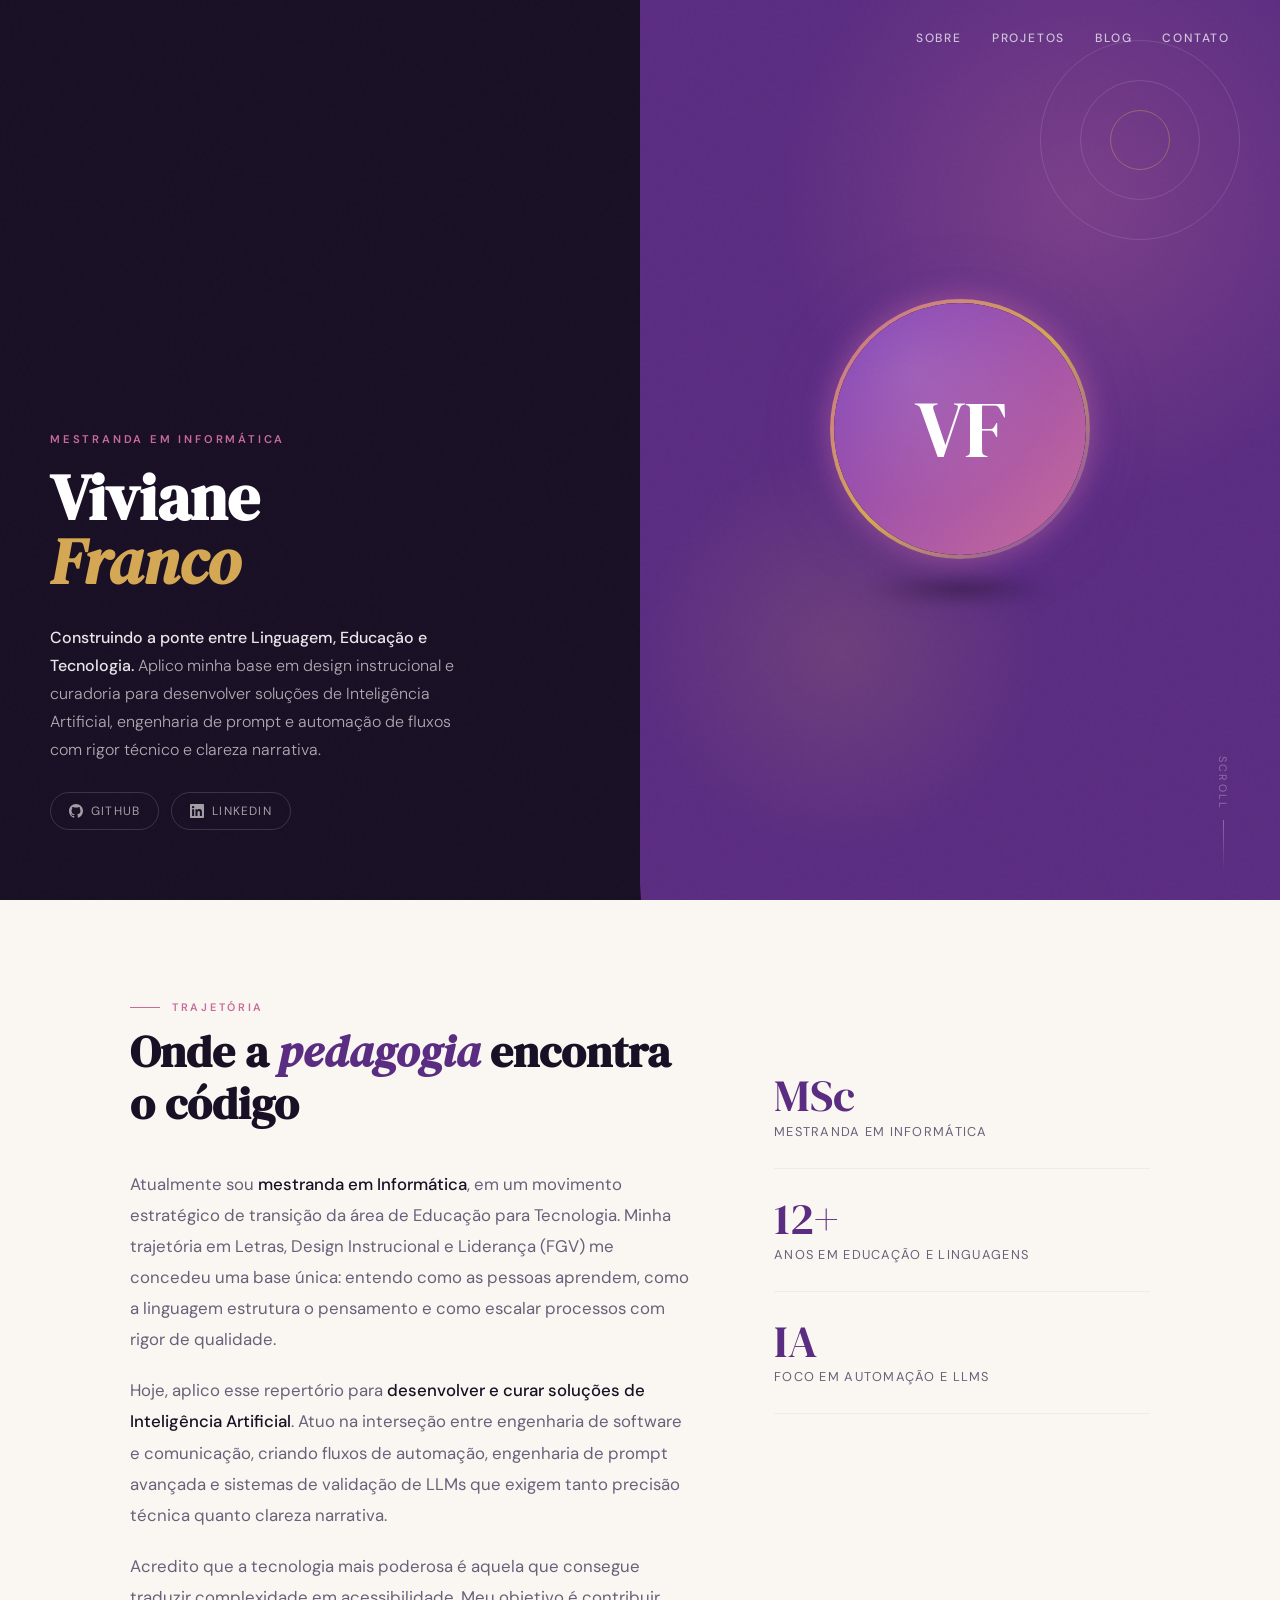
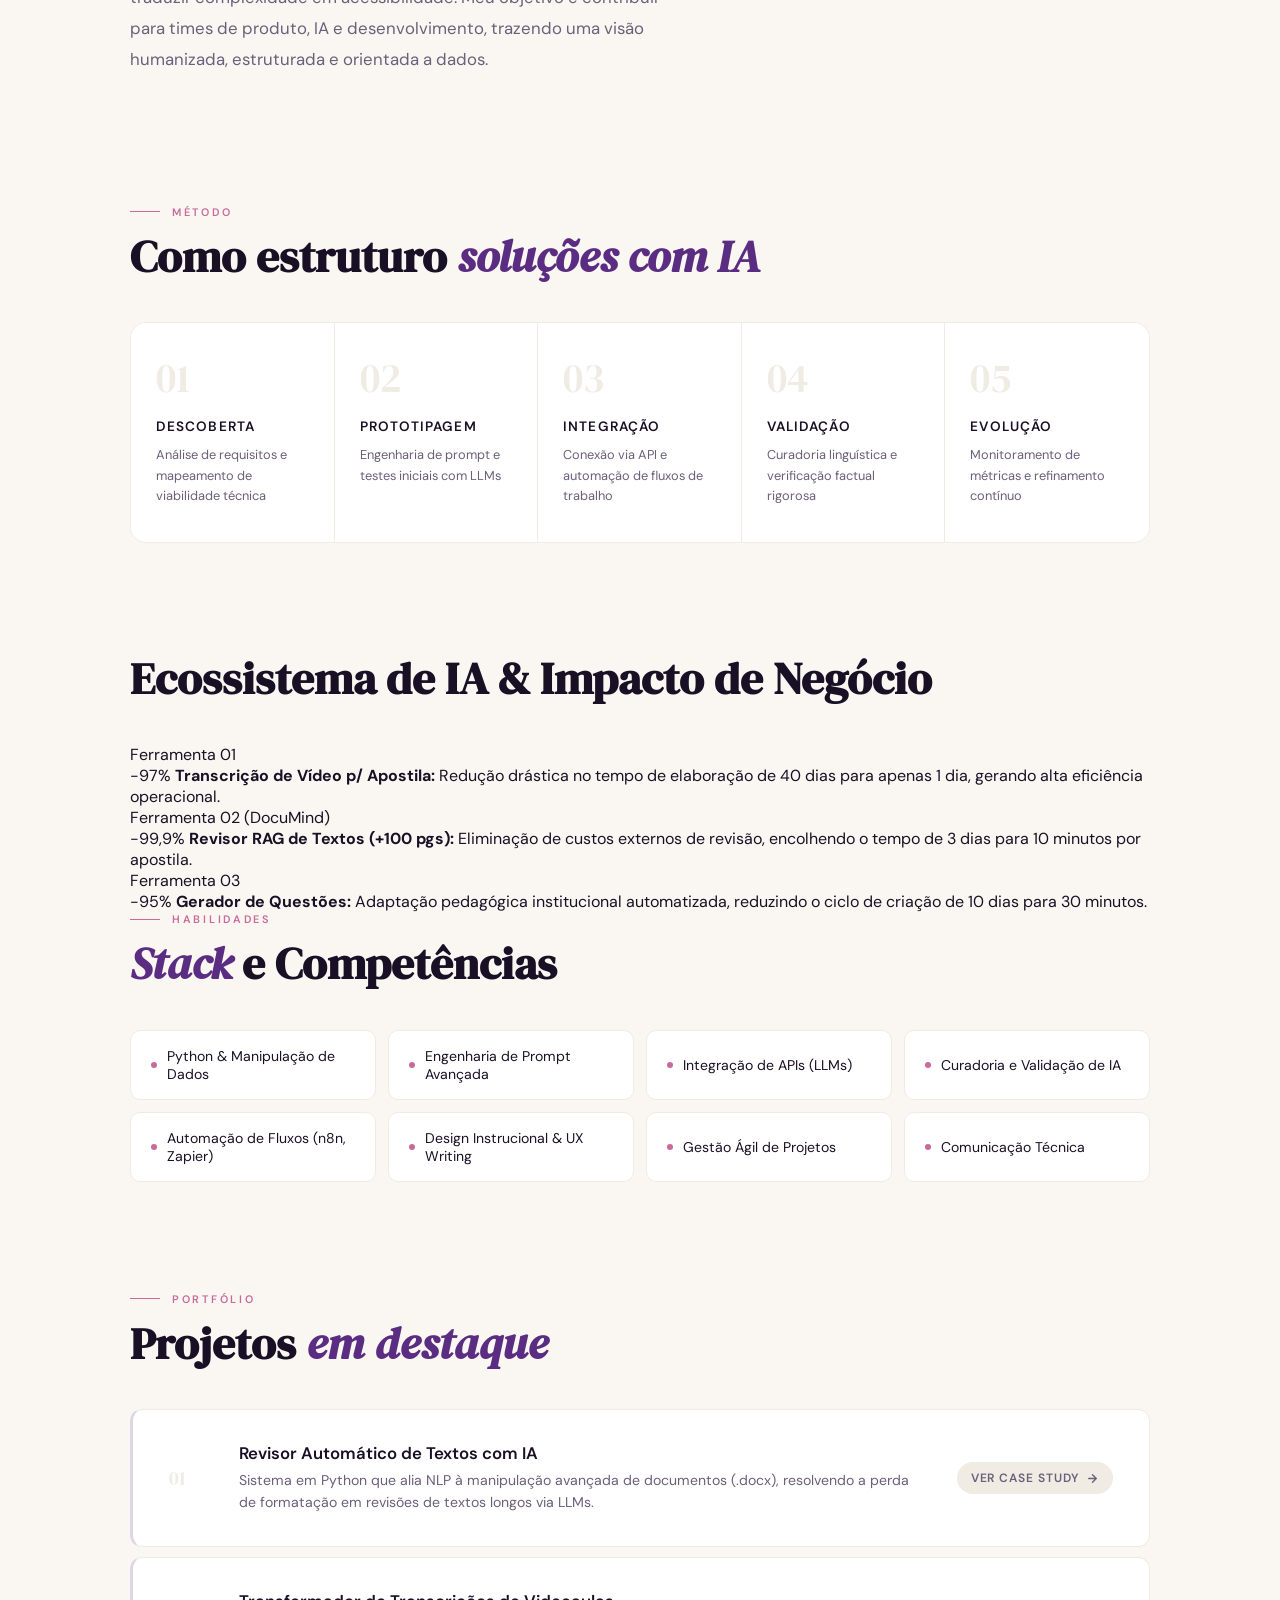
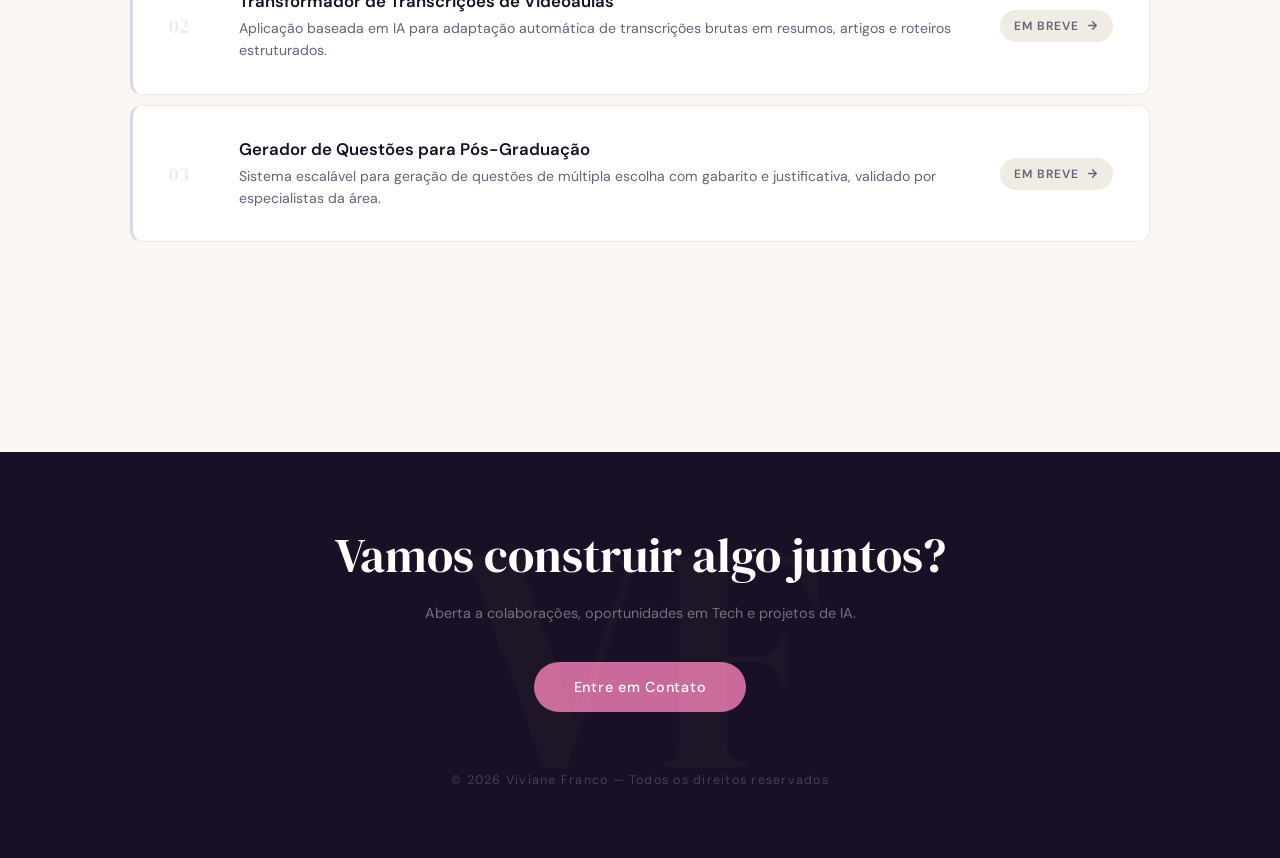
==== index.html @ c9c38618 "Add results section for AI tools and impact Added a new results section detailing AI ecosystem tools" ====
<!DOCTYPE html>
<html lang="pt-BR">
<head>
    <meta charset="UTF-8">
    <meta name="viewport" content="width=device-width, initial-scale=1.0">
    <title>Viviane Franco | Mestranda em Informática & Especialista em IA</title>
    <meta name="description" content="Viviane Franco - Mestranda em Informática em transição para a área de Tecnologia. Especialista em unir linguagem, educação e Inteligência Artificial Generativa para construir soluções inovadoras.">
    <link href="https://fonts.googleapis.com/css2?family=DM+Serif+Display:ital@0;1&family=DM+Sans:opsz,wght@9..40,300;9..40,400;9..40,500;9..40,600&display=swap" rel="stylesheet">
    <style>
        :root {
            --ink: #1a1025;
            --cream: #faf7f2;
            --mist: #f0ebe3;
            --plum: #5b2d82;
            --violet: #7c3db8;
            --rose: #c96a9b;
            --gold: #d4a853;
            --text-soft: #6b5f7a;
        }
        * { margin: 0; padding: 0; box-sizing: border-box; }
        html { scroll-behavior: smooth; }
        ::selection { background: var(--rose); color: white; }
        body {
            font-family: 'DM Sans', sans-serif;
            background: var(--cream);
            color: var(--ink);
            overflow-x: hidden;
        }
        body::before {
            content: '';
            position: fixed;
            inset: 0;
            background-image: url("data:image/svg+xml,%3Csvg viewBox='0 0 256 256' xmlns='http://www.w3.org/2000/svg'%3E%3Cfilter id='noise'%3E%3CfeTurbulence type='fractalNoise' baseFrequency='0.9' numOctaves='4' stitchTiles='stitch'/%3E%3C/filter%3E%3Crect width='100%25' height='100%25' filter='url(%23noise)' opacity='0.03'/%3E%3C/svg%3E");
            pointer-events: none;
            z-index: 1000;
            opacity: 0.4;
        }

        /* ── NAV ── */
        .top-nav {
            position: absolute;
            top: 0; left: 0; right: 0;
            padding: 30px 50px;
            display: flex;
            justify-content: flex-end;
            gap: 30px;
            z-index: 20;
        }
        .top-nav a {
            color: rgba(255,255,255,0.7);
            text-decoration: none;
            font-size: 0.75rem;
            font-weight: 500;
            letter-spacing: 0.15em;
            text-transform: uppercase;
            transition: color 0.3s;
        }
        .top-nav a:hover { color: var(--gold); }

        /* ── HEADER ── */
        header {
            min-height: 100vh;
            display: grid;
            grid-template-columns: 1fr 1fr;
            position: relative;
            overflow: hidden;
        }
        .header-left {
            background: var(--ink);
            display: flex;
            flex-direction: column;
            justify-content: flex-end;
            padding: 60px 50px 70px;
            position: relative;
            z-index: 2;
        }
        .header-left::after {
            content: '';
            position: absolute;
            top: 0; right: -1px; bottom: 0;
            width: 80px;
            background: var(--ink);
            clip-path: polygon(0 0, 30% 0, 100% 100%, 0 100%);
            z-index: 3;
        }
        .header-right {
            background: var(--plum);
            position: relative;
            overflow: hidden;
            display: flex;
            align-items: center;
            justify-content: center;
        }
        .header-right::before {
            content: '';
            position: absolute;
            width: 600px; height: 600px;
            border-radius: 50%;
            background: radial-gradient(circle, rgba(196,106,155,0.3) 0%, transparent 70%);
            top: -100px; right: -100px;
            pointer-events: none;
        }
        .header-right::after {
            content: '';
            position: absolute;
            width: 400px; height: 400px;
            border-radius: 50%;
            background: radial-gradient(circle, rgba(212,168,83,0.15) 0%, transparent 70%);
            bottom: 50px; left: 0;
            pointer-events: none;
        }

        /* ── PROFILE ── */
        .profile-container {
            position: relative; z-index: 2;
            display: flex; flex-direction: column;
            align-items: center; justify-content: center;
            padding: 50px 40px; flex-shrink: 0;
            animation: profileIn 1s ease 0.35s both;
        }
        @keyframes profileIn {
            from { opacity: 0; transform: translateY(20px); }
            to   { opacity: 1; transform: translateY(0); }
        }
        .profile-ring {
            position: relative; width: 260px; height: 260px;
            border-radius: 50%; padding: 4px;
            background: linear-gradient(135deg, var(--rose), var(--gold), var(--violet));
            box-shadow: 0 0 28px rgba(201, 106, 155, 0.5), 0 0 65px rgba(124, 61, 184, 0.3);
        }
        .profile-ring-inner {
            width: 100%; height: 100%; border-radius: 50%;
            overflow: hidden; background: var(--plum);
            position: relative; box-shadow: inset 0 0 20px rgba(0, 0, 0, 0.4);
        }
        .profile-img {
            width: 100%; height: 100%; display: block;
            object-fit: cover; object-position: center top;
            border-radius: 50%; filter: contrast(1.04) saturate(1.05);
            transition: transform 0.5s ease;
        }
        .profile-ring:hover .profile-img { transform: scale(1.04); }
        .profile-ring-inner::after {
            content: ''; position: absolute; inset: 0; border-radius: 50%;
            background: radial-gradient(circle at 32% 28%, rgba(255, 255, 255, 0.12) 0%, transparent 55%);
            pointer-events: none; z-index: 2;
        }
        .profile-fallback {
            display: none; width: 100%; height: 100%; border-radius: 50%;
            background: linear-gradient(135deg, var(--violet) 0%, var(--rose) 100%);
            align-items: center; justify-content: center; position: relative;
        }
        .profile-fallback-initials {
            font-family: 'DM Serif Display', serif;
            font-size: 5rem; color: white; letter-spacing: -2px; position: relative; z-index: 1;
        }
        .profile-shadow {
            width: 200px; height: 24px; border-radius: 50%;
            background: radial-gradient(ellipse, rgba(0,0,0,0.45) 0%, transparent 70%);
            margin-top: 18px; filter: blur(8px);
        }
        .deco-circle {
            position: absolute; border-radius: 50%;
            border: 1px solid rgba(255,255,255,0.12); pointer-events: none;
        }
        .deco-1 { width: 200px; height: 200px; top: 40px; right: 40px; }
        .deco-2 { width: 120px; height: 120px; top: 80px; right: 80px; }
        .deco-3 { width: 60px; height: 60px; top: 110px; right: 110px; border-color: var(--gold); opacity: 0.4; }

        /* ── HEADER TEXT ── */
        .eyebrow {
            font-size: 0.7rem; font-weight: 600; letter-spacing: 0.25em;
            text-transform: uppercase; color: var(--rose); margin-bottom: 20px;
        }
        .header-name {
            font-family: 'DM Serif Display', serif;
            font-size: clamp(3rem, 5vw, 5rem);
            color: white; line-height: 1; margin-bottom: 30px;
        }
        .header-name em { font-style: italic; color: var(--gold); }
        .header-tagline {
            color: rgba(255,255,255,0.65); font-size: 1rem; font-weight: 300;
            line-height: 1.75; max-width: 420px; margin-bottom: 18px;
        }
        .header-tagline strong { color: rgba(255,255,255,0.9); font-weight: 500; }
        .social-links { display: flex; gap: 12px; flex-wrap: wrap; margin-top: 10px; }
        .social-links a {
            display: flex; align-items: center; gap: 8px;
            color: rgba(255,255,255,0.6); text-decoration: none;
            font-size: 0.75rem; letter-spacing: 0.1em; text-transform: uppercase;
            border: 1px solid rgba(255,255,255,0.15); padding: 10px 18px;
            border-radius: 100px; transition: all 0.3s ease;
        }
        .social-links a:hover {
            color: white; border-color: var(--rose); background: rgba(201,106,155,0.12);
        }
        .scroll-hint {
            position: absolute; bottom: 30px; right: 50px;
            color: rgba(255,255,255,0.3); font-size: 0.68rem;
            letter-spacing: 0.2em; text-transform: uppercase;
            writing-mode: vertical-rl; display: flex; align-items: center; gap: 10px; z-index: 10;
        }
        .scroll-hint::after {
            content: ''; width: 1px; height: 50px;
            background: linear-gradient(to bottom, rgba(255,255,255,0.3), transparent);
            animation: scrollLine 1.5s ease-in-out infinite;
        }
        @keyframes scrollLine { 0%, 100% { opacity: 0.3; } 50% { opacity: 1; } }
        @keyframes fadeUp {
            from { opacity: 0; transform: translateY(30px); }
            to { opacity: 1; transform: translateY(0); }
        }
        .header-left > * { animation: fadeUp 0.8s ease forwards; opacity: 0; }
        .eyebrow { animation-delay: 0.1s; }
        .header-name { animation-delay: 0.25s; }
        .header-tagline { animation-delay: 0.4s; }
        .social-links { animation-delay: 0.55s; }

        /* ── MAIN ── */
        main { max-width: 1100px; margin: 0 auto; padding: 100px 40px; }
        .section-label {
            font-size: 0.68rem; font-weight: 600; letter-spacing: 0.25em;
            text-transform: uppercase; color: var(--rose); margin-bottom: 12px;
            display: flex; align-items: center; gap: 12px;
        }
        .section-label::before { content: ''; width: 30px; height: 1px; background: var(--rose); }
        .section-title {
            font-family: 'DM Serif Display', serif;
            font-size: clamp(2rem, 3.5vw, 3rem);
            color: var(--ink); margin-bottom: 40px; line-height: 1.15;
        }
        .section-title em { font-style: italic; color: var(--plum); }
        section { margin-bottom: 110px; }

        .sobre-grid { display: grid; grid-template-columns: 3fr 2fr; gap: 80px; align-items: start; }
        .sobre-text p {
            color: var(--text-soft); font-size: 1.05rem;
            line-height: 1.85; margin-bottom: 20px;
        }
        .sobre-text p strong { color: var(--ink); font-weight: 500; }
        .sobre-sidebar { padding-top: 20px; }
        .stat-item { padding: 28px 0; border-bottom: 1px solid var(--mist); }
        .stat-number {
            font-family: 'DM Serif Display', serif;
            font-size: 2.8rem; color: var(--plum); line-height: 1;
        }
        .stat-label {
            font-size: 0.8rem; color: var(--text-soft); margin-top: 4px;
            text-transform: uppercase; letter-spacing: 0.1em;
        }

        .process-grid {
            display: grid; grid-template-columns: repeat(5, 1fr);
            gap: 0; border: 1px solid var(--mist); border-radius: 16px; overflow: hidden;
        }
        .process-step { padding: 35px 25px; background: white; transition: background 0.3s; }
        .process-step:not(:last-child) { border-right: 1px solid var(--mist); }
        .process-step:hover { background: var(--ink); }
        .process-step:hover .step-num, .process-step:hover .step-title, .process-step:hover .step-desc { color: rgba(255,255,255,0.8); }
        .process-step:hover .step-num { color: var(--gold); }
        .step-num {
            font-family: 'DM Serif Display', serif; font-size: 2.5rem;
            color: var(--mist); line-height: 1; margin-bottom: 20px; transition: color 0.3s;
        }
        .step-title {
            font-size: 0.85rem; font-weight: 600; text-transform: uppercase;
            letter-spacing: 0.08em; color: var(--ink); margin-bottom: 10px; transition: color 0.3s;
        }
        .step-desc { font-size: 0.8rem; color: var(--text-soft); line-height: 1.6; transition: color 0.3s; }

        .skills-grid {
            display: grid; grid-template-columns: repeat(auto-fill, minmax(220px, 1fr)); gap: 12px;
        }
        .skill-tag {
            background: white; border: 1px solid var(--mist); padding: 16px 20px;
            border-radius: 10px; font-size: 0.88rem; color: var(--ink);
            display: flex; align-items: center; gap: 10px; transition: all 0.25s; cursor: default;
        }
        .skill-tag::before {
            content: ''; width: 6px; height: 6px; border-radius: 50%;
            background: var(--rose); flex-shrink: 0;
        }
        .skill-tag:hover {
            border-color: var(--plum); color: var(--plum); transform: translateY(-2px);
            box-shadow: 0 8px 20px rgba(91,45,130,0.08);
        }

        .projects-list { display: flex; flex-direction: column; gap: 10px; }
        .project-item {
            display: grid; grid-template-columns: auto 1fr auto; align-items: center;
            gap: 30px; padding: 32px 36px; background: white; border-radius: 12px;
            text-decoration: none; color: var(--ink); transition: all 0.3s ease;
            border: 1px solid var(--mist); border-left: 3px solid rgba(91,45,130,0.2); cursor: pointer;
        }
        .project-item:hover {
            border-color: var(--plum); border-left-color: var(--plum);
            transform: translateX(6px); box-shadow: -4px 0 0 var(--plum), 0 12px 35px rgba(91,45,130,0.08);
        }
        .project-num {
            font-family: 'DM Serif Display', serif; font-size: 1.2rem;
            color: var(--mist); min-width: 40px; transition: color 0.3s;
        }
        .project-item:hover .project-num { color: var(--plum); }
        .project-title { font-size: 1.05rem; font-weight: 600; margin-bottom: 6px; }
        .project-desc { font-size: 0.88rem; color: var(--text-soft); line-height: 1.55; }
        .project-cta {
            display: flex; align-items: center; gap: 7px; font-size: 0.75rem;
            font-weight: 600; letter-spacing: 0.08em; text-transform: uppercase;
            color: var(--text-soft); background: var(--mist); padding: 8px 14px;
            border-radius: 100px; white-space: nowrap; flex-shrink: 0; transition: all 0.3s ease;
        }
        .project-cta svg { transition: transform 0.3s ease; }
        .project-item:hover .project-cta { background: var(--plum); color: white; }
        .project-item:hover .project-cta svg { transform: translateX(3px); }

        footer {
            background: var(--ink); padding: 70px 40px; text-align: center;
            position: relative; overflow: hidden;
        }
        footer::before {
            content: 'VF'; position: absolute; font-family: 'DM Serif Display', serif;
            font-size: 20rem; color: rgba(255,255,255,0.02); left: 50%; top: 50%;
            transform: translate(-50%, -50%); user-select: none; pointer-events: none;
        }
        .footer-title {
            font-family: 'DM Serif Display', serif; font-size: clamp(1.8rem, 4vw, 3rem);
            color: white; margin-bottom: 16px;
        }
        .footer-sub { color: rgba(255,255,255,0.4); font-size: 0.9rem; margin-bottom: 40px; }
        .contact-btn {
            display: inline-block; padding: 16px 40px; background: var(--rose);
            color: white; text-decoration: none; border-radius: 100px; font-size: 0.9rem;
            font-weight: 500; letter-spacing: 0.05em; transition: all 0.3s;
        }
        .contact-btn:hover {
            background: var(--gold); color: var(--ink); transform: translateY(-2px);
            box-shadow: 0 12px 30px rgba(212,168,83,0.3);
        }
        .footer-copy { margin-top: 60px; color: rgba(255,255,255,0.2); font-size: 0.78rem; letter-spacing: 0.1em; }

        @media (max-width: 900px) {
            header { grid-template-columns: 1fr; min-height: auto; }
            .top-nav { justify-content: center; padding: 20px; }
            .header-left { padding: 100px 30px 60px; order: 2; }
            .header-left::after { display: none; }
            .header-right { order: 1; min-height: 340px; }
            .profile-ring { width: 200px; height: 200px; }
            .profile-shadow { width: 150px; }
            .sobre-grid { grid-template-columns: 1fr; gap: 40px; }
            .process-grid { grid-template-columns: 1fr 1fr; }
            .process-step:nth-child(2) { border-right: none; }
            .process-step:not(:last-child) { border-bottom: 1px solid var(--mist); }
            main { padding: 70px 25px; }
        }
        @media (max-width: 600px) {
            .process-grid { grid-template-columns: 1fr; }
            .process-step:not(:last-child) { border-right: none; }
            .project-item { grid-template-columns: 1fr auto; gap: 16px; padding: 22px 18px; }
            .project-num { display: none; }
            .project-cta span { display: none; }
            .project-cta { padding: 8px 10px; }
            .profile-ring { width: 160px; height: 160px; }
            .profile-shadow { width: 120px; }
        }
    </style>
</head>
<body>

<header>
    <nav class="top-nav">
        <a href="#sobre">Sobre</a>
        <a href="#projetos">Projetos</a>
        <a href="blog.html">Blog</a>
        <a href="#contato">Contato</a>
    </nav>
    <div class="header-left">
        <p class="eyebrow">Mestranda em Informática</p>
        <h1 class="header-name">Viviane<br><em>Franco</em></h1>
        <p class="header-tagline">
            <strong>Construindo a ponte entre Linguagem, Educação e Tecnologia.</strong> 
            Aplico minha base em design instrucional e curadoria para desenvolver soluções de Inteligência Artificial, engenharia de prompt e automação de fluxos com rigor técnico e clareza narrativa.
        </p>
        <div class="social-links">
            <a href="https://github.com/vivianefranco" aria-label="GitHub">
                <svg width="14" height="14" viewBox="0 0 24 24" fill="currentColor"><path d="M12 0c-6.626 0-12 5.373-12 12 0 5.302 3.438 9.8 8.207 11.387.599.111.793-.261.793-.577v-2.234c-3.338.726-4.033-1.416-4.033-1.416-.546-1.387-1.333-1.756-1.333-1.756-1.089-.745.083-.729.083-.729 1.205.084 1.839 1.237 1.839 1.237 1.07 1.834 2.807 1.304 3.492.997.107-.775.418-1.305.762-1.604-2.665-.305-5.467-1.334-5.467-5.931 0-1.311.469-2.381 1.236-3.221-.124-.303-.535-1.524.117-3.176 0 0 1.008-.322 3.301 1.23.957-.266 1.983-.399 3.003-.404 1.02.005 2.047.138 3.006.404 2.291-1.552 3.297-1.23 3.297-1.23.653 1.653.242 2.874.118 3.176.77.84 1.235 1.911 1.235 3.221 0 4.609-2.807 5.624-5.479 5.921.43.372.823 1.102.823 2.222v3.293c0 .319.192.694.801.576 4.765-1.589 8.199-6.086 8.199-11.386 0-6.627-5.373-12-12-12z"/></svg>
                GitHub
            </a>
            <a href="https://www.linkedin.com/in/viviane-francos/" aria-label="LinkedIn">
                <svg width="14" height="14" viewBox="0 0 24 24" fill="currentColor"><path d="M20.447 20.452h-3.554v-5.569c0-1.328-.027-3.037-1.852-3.037-1.853 0-2.136 1.445-2.136 2.939v5.667H9.351V9h3.414v1.561h.046c.477-.9 1.637-1.85 3.37-1.85 3.601 0 4.267 2.37 4.267 5.455v6.286zM5.337 7.433c-1.144 0-2.063-.926-2.063-2.065 0-1.138.92-2.063 2.063-2.063 1.14 0 2.064.925 2.064 2.063 0 1.139-.925 2.065-2.064 2.065zm1.782 13.019H3.555V9h3.564v11.452zM22.225 0H1.771C.792 0 0 .774 0 1.729v20.542C0 23.227.792 24 1.771 24h20.451C23.2 24 24 23.227 24 22.271V1.729C24 .774 23.2 0 22.222 0h.003z"/></svg>
                LinkedIn
            </a>
        </div>
    </div>

    <div class="header-right">
        <div class="deco-circle deco-1"></div>
        <div class="deco-circle deco-2"></div>
        <div class="deco-circle deco-3"></div>
        <div class="profile-container" id="profileContainer">
            <div class="profile-ring">
                <div class="profile-ring-inner">
                    <img src="profile.png" alt="Foto de Viviane Franco" class="profile-img" id="profileImg" onerror="handlePhotoError()">
                    <div class="profile-fallback" id="profileFallback" aria-label="Viviane Franco">
                        <span class="profile-fallback-initials">VF</span>
                    </div>
                </div>
            </div>
            <div class="profile-shadow"></div>
        </div>
    </div>
    <div class="scroll-hint" aria-hidden="true">scroll</div>
</header>

<main>
    <section id="sobre">
        <div class="section-label">Trajetória</div>
        <div class="sobre-grid">
            <div class="sobre-text">
                <h2 class="section-title">Onde a <em>pedagogia</em> encontra o código</h2>
                <p>
                    Atualmente sou <strong>mestranda em Informática</strong>, em um movimento estratégico de transição da área de Educação para Tecnologia. Minha trajetória em Letras, Design Instrucional e Liderança (FGV) me concedeu uma base única: entendo como as pessoas aprendem, como a linguagem estrutura o pensamento e como escalar processos com rigor de qualidade.
                </p>
                <p>
                    Hoje, aplico esse repertório para <strong>desenvolver e curar soluções de Inteligência Artificial</strong>. Atuo na interseção entre engenharia de software e comunicação, criando fluxos de automação, engenharia de prompt avançada e sistemas de validação de LLMs que exigem tanto precisão técnica quanto clareza narrativa.
                </p>
                <p>
                    Acredito que a tecnologia mais poderosa é aquela que consegue traduzir complexidade em acessibilidade. Meu objetivo é contribuir para times de produto, IA e desenvolvimento, trazendo uma visão humanizada, estruturada e orientada a dados.
                </p>
            </div>
            <div class="sobre-sidebar">
                <div class="stat-item">
                    <div class="stat-number">MSc</div>
                    <div class="stat-label">Mestranda em Informática</div>
                </div>
                <div class="stat-item">
                    <div class="stat-number">12+</div>
                    <div class="stat-label">Anos em Educação e Linguagens</div>
                </div>
                <div class="stat-item">
                    <div class="stat-number">IA</div>
                    <div class="stat-label">Foco em Automação e LLMs</div>
                </div>
            </div>
        </div>
    </section>

    <section>
        <div class="section-label">Método</div>
        <h2 class="section-title">Como estruturo <em>soluções com IA</em></h2>
        <div class="process-grid">
            <div class="process-step">
                <div class="step-num">01</div>
                <div class="step-title">Descoberta</div>
                <div class="step-desc">Análise de requisitos e mapeamento de viabilidade técnica</div>
            </div>
            <div class="process-step">
                <div class="step-num">02</div>
                <div class="step-title">Prototipagem</div>
                <div class="step-desc">Engenharia de prompt e testes iniciais com LLMs</div>
            </div>
            <div class="process-step">
                <div class="step-num">03</div>
                <div class="step-title">Integração</div>
                <div class="step-desc">Conexão via API e automação de fluxos de trabalho</div>
            </div>
            <div class="process-step">
                <div class="step-num">04</div>
                <div class="step-title">Validação</div>
                <div class="step-desc">Curadoria linguística e verificação factual rigorosa</div>
            </div>
            <div class="process-step">
                <div class="step-num">05</div>
                <div class="step-title">Evolução</div>
                <div class="step-desc">Monitoramento de métricas e refinamento contínuo</div>
            </div>
        </div>
    </section>

       <!-- RESULTS / IMPACT -->
    <div class="results-section">
        <h2 class="section-title">Ecossistema de IA & Impacto de Negócio</h2>
        <div class="results-grid">
            <div class="result-card">
                <div>
                    <div class="result-header">Ferramenta 01</div>
                    <span class="result-number">-97%</span>
                    <span class="result-label"><strong>Transcrição de Vídeo p/ Apostila:</strong> Redução drástica no tempo de elaboração de 40 dias para apenas 1 dia, gerando alta eficiência operacional.</span>
                </div>
            </div>
            <div class="result-card">
                <div>
                    <div class="result-header">Ferramenta 02 (DocuMind)</div>
                    <span class="result-number">-99,9%</span>
                    <span class="result-label"><strong>Revisor RAG de Textos (+100 pgs):</strong> Eliminação de custos externos de revisão, encolhendo o tempo de 3 dias para 10 minutos por apostila.</span>
                </div>
            </div>
            <div class="result-card">
                <div>
                    <div class="result-header">Ferramenta 03</div>
                    <span class="result-number">-95%</span>
                    <span class="result-label"><strong>Gerador de Questões:</strong> Adaptação pedagógica institucional automatizada, reduzindo o ciclo de criação de 10 dias para 30 minutos.</span>
                </div>
            </div>
        </div>
    </div>

    <section>
        <div class="section-label">Habilidades</div>
        <h2 class="section-title"><em>Stack</em> e Competências</h2>
        <div class="skills-grid">
            <div class="skill-tag">Python & Manipulação de Dados</div>
            <div class="skill-tag">Engenharia de Prompt Avançada</div>
            <div class="skill-tag">Integração de APIs (LLMs)</div>
            <div class="skill-tag">Curadoria e Validação de IA</div>
            <div class="skill-tag">Automação de Fluxos (n8n, Zapier)</div>
            <div class="skill-tag">Design Instrucional & UX Writing</div>
            <div class="skill-tag">Gestão Ágil de Projetos</div>
            <div class="skill-tag">Comunicação Técnica</div>
        </div>
    </section>

    <section id="projetos">
        <div class="section-label">Portfólio</div>
        <h2 class="section-title">Projetos <em>em destaque</em></h2>
        <div class="projects-list">
            
            <!-- PROJETO 1: LINK ATUALIZADO PARA A PÁGINA DE CASE STUDY -->
            <a href="projeto-revisor.html" class="project-item">
                <div class="project-num">01</div>
                <div>
                    <div class="project-title">Revisor Automático de Textos com IA</div>
                    <div class="project-desc">Sistema em Python que alia NLP à manipulação avançada de documentos (.docx), resolvendo a perda de formatação em revisões de textos longos via LLMs.</div>
                </div>
                <div class="project-cta">
                    <span>Ver Case Study</span>
                    <svg width="13" height="13" viewBox="0 0 24 24" fill="none" stroke="currentColor" stroke-width="2.5" stroke-linecap="round" stroke-linejoin="round"><path d="M5 12h14M12 5l7 7-7 7"/></svg>
                </div>
            </a>

            <a href="#" class="project-item">
                <div class="project-num">02</div>
                <div>
                    <div class="project-title">Transformador de Transcrições de Videoaulas</div>
                    <div class="project-desc">Aplicação baseada em IA para adaptação automática de transcrições brutas em resumos, artigos e roteiros estruturados.</div>
                </div>
                <div class="project-cta">
                    <span>Em breve</span>
                    <svg width="13" height="13" viewBox="0 0 24 24" fill="none" stroke="currentColor" stroke-width="2.5" stroke-linecap="round" stroke-linejoin="round"><path d="M5 12h14M12 5l7 7-7 7"/></svg>
                </div>
            </a>

            <a href="#" class="project-item">
                <div class="project-num">03</div>
                <div>
                    <div class="project-title">Gerador de Questões para Pós-Graduação</div>
                    <div class="project-desc">Sistema escalável para geração de questões de múltipla escolha com gabarito e justificativa, validado por especialistas da área.</div>
                </div>
                <div class="project-cta">
                    <span>Em breve</span>
                    <svg width="13" height="13" viewBox="0 0 24 24" fill="none" stroke="currentColor" stroke-width="2.5" stroke-linecap="round" stroke-linejoin="round"><path d="M5 12h14M12 5l7 7-7 7"/></svg>
                </div>
            </a>

        </div>
    </section>
</main>

<footer id="contato">
    <p class="footer-title">Vamos construir algo juntos?</p>
    <p class="footer-sub">Aberta a colaborações, oportunidades em Tech e projetos de IA.</p>
    <a href="mailto:vivianefrancodasilva@gmail.com" class="contact-btn">Entre em Contato</a>
    <p class="footer-copy">© 2026 Viviane Franco — Todos os direitos reservados</p>
</footer>

<script>
    function handlePhotoError() {
        document.getElementById('profileImg').style.display = 'none';
        document.getElementById('profileFallback').style.display = 'flex';
    }
</script>
</body>
</html>
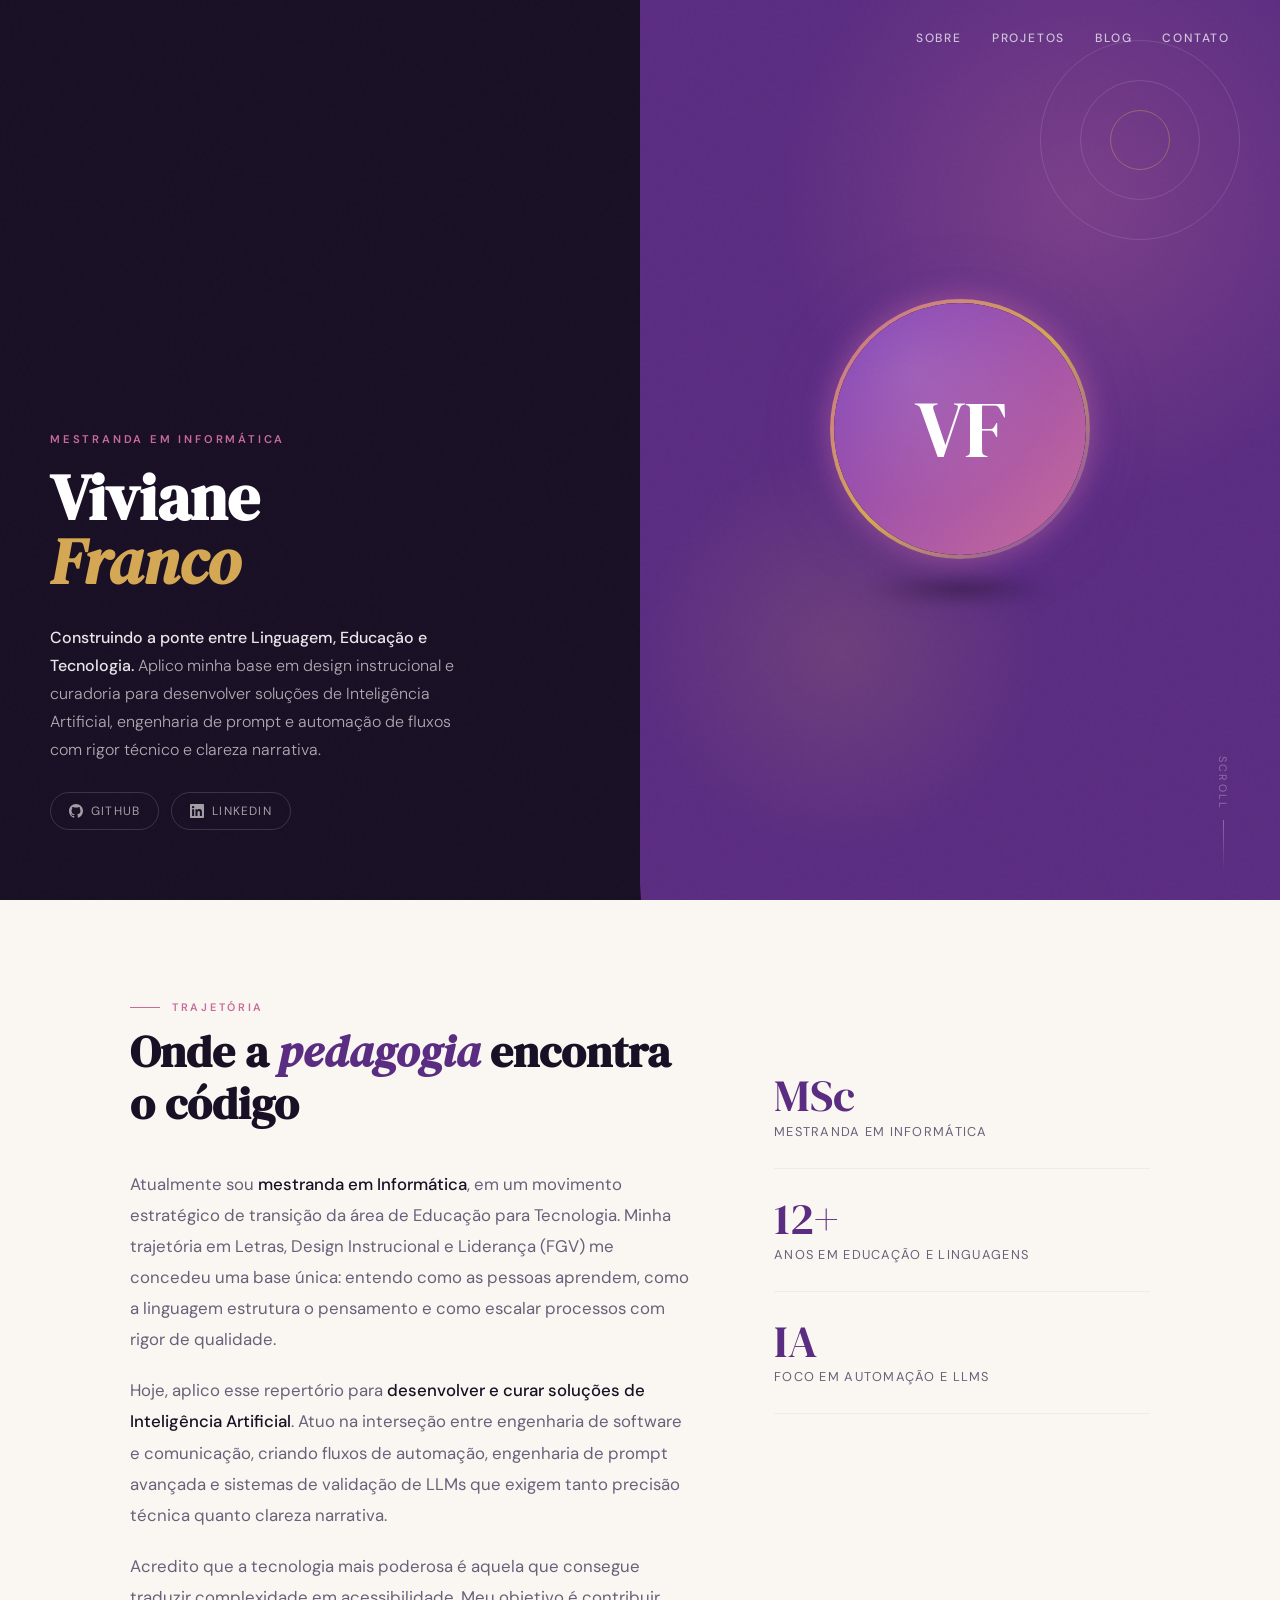
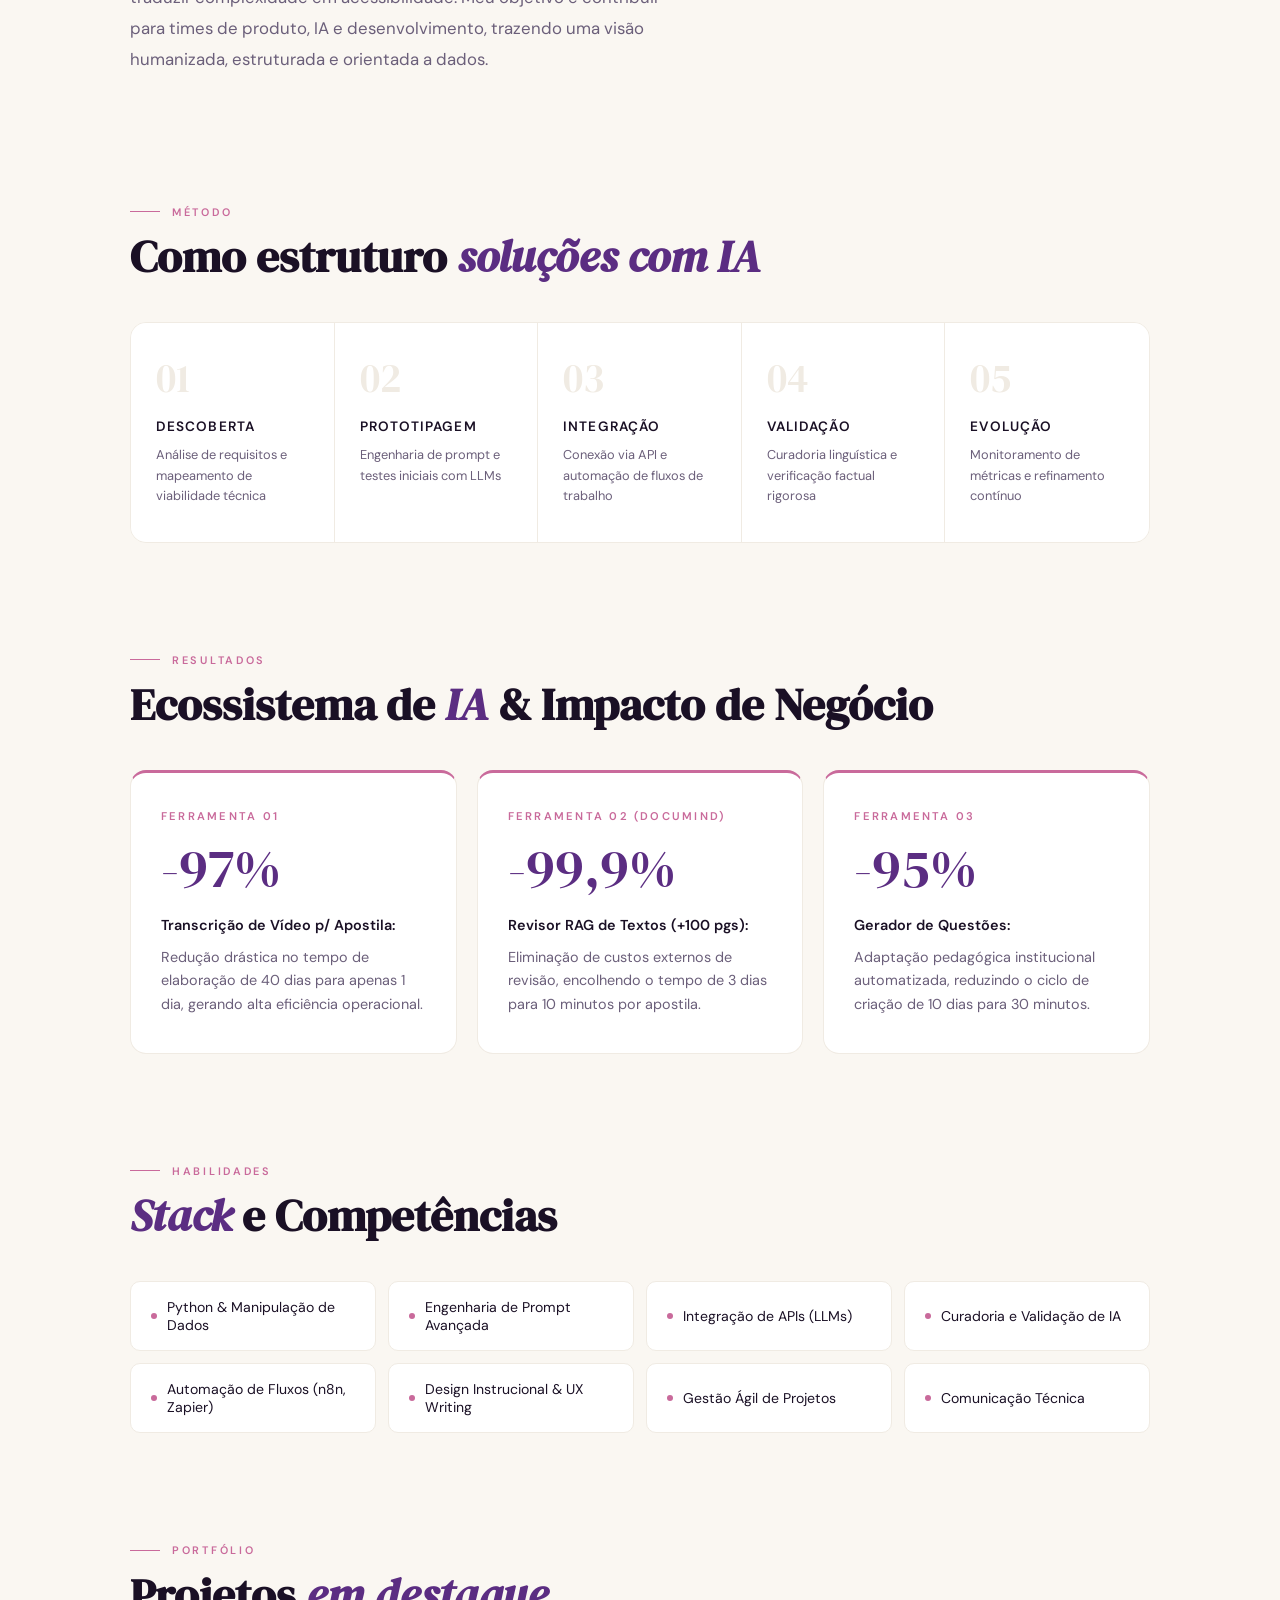
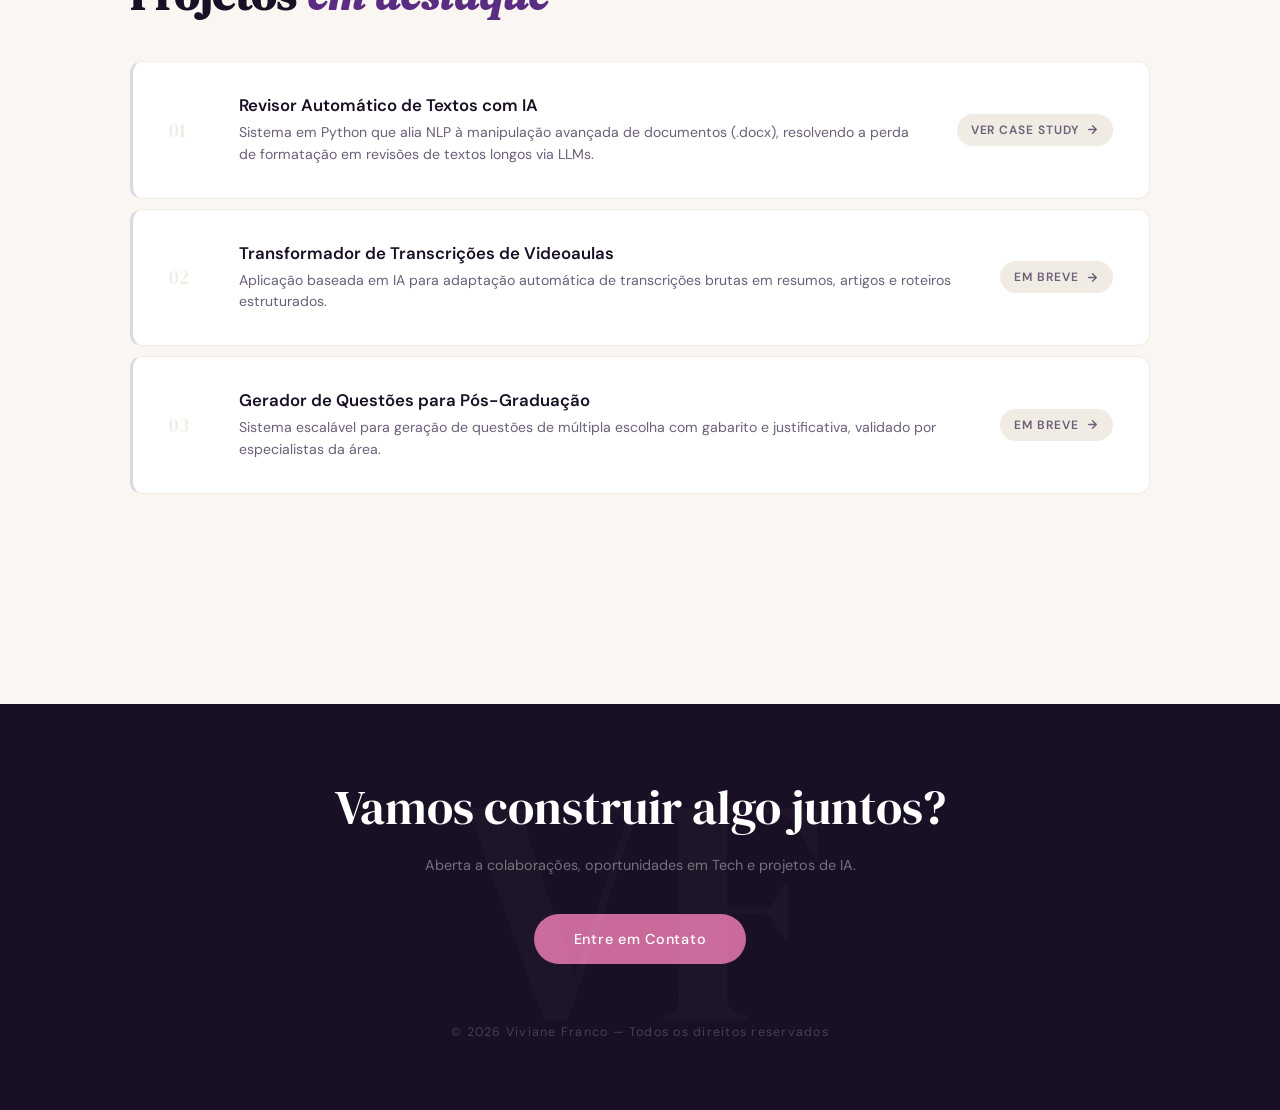
==== commit 0c2f1942: "Add results section with grid layout and styles Added a results section with a grid layout for displ" ====
--- a/index.html
+++ b/index.html
@@ -268,6 +268,64 @@
         }
         .step-desc { font-size: 0.8rem; color: var(--text-soft); line-height: 1.6; transition: color 0.3s; }
 
+        /* ── RESULTADOS / IMPACTO ── */
+        .results-section { margin-bottom: 110px; }
+        .results-grid {
+            display: grid;
+            grid-template-columns: repeat(3, 1fr);
+            gap: 20px;
+        }
+        .result-card {
+            background: white;
+            border: 1px solid var(--mist);
+            border-top: 3px solid var(--rose);
+            border-radius: 16px;
+            padding: 36px 30px;
+            display: flex;
+            transition: all 0.3s ease;
+        }
+        .result-card:hover {
+            background: var(--ink);
+            border-color: var(--ink);
+            border-top-color: var(--gold);
+            transform: translateY(-4px);
+            box-shadow: 0 16px 40px rgba(91,45,130,0.15);
+        }
+        .result-header {
+            font-size: 0.7rem;
+            font-weight: 600;
+            letter-spacing: 0.2em;
+            text-transform: uppercase;
+            color: var(--rose);
+            margin-bottom: 18px;
+        }
+        .result-number {
+            display: block;
+            font-family: 'DM Serif Display', serif;
+            font-size: 3.4rem;
+            line-height: 1;
+            color: var(--plum);
+            margin-bottom: 18px;
+            transition: color 0.3s;
+        }
+        .result-label {
+            display: block;
+            font-size: 0.9rem;
+            line-height: 1.65;
+            color: var(--text-soft);
+            transition: color 0.3s;
+        }
+        .result-label strong {
+            display: block;
+            color: var(--ink);
+            font-weight: 600;
+            margin-bottom: 8px;
+            transition: color 0.3s;
+        }
+        .result-card:hover .result-number { color: var(--gold); }
+        .result-card:hover .result-label { color: rgba(255,255,255,0.7); }
+        .result-card:hover .result-label strong { color: white; }
+
         .skills-grid {
             display: grid; grid-template-columns: repeat(auto-fill, minmax(220px, 1fr)); gap: 12px;
         }
@@ -350,6 +408,7 @@
             .process-grid { grid-template-columns: 1fr 1fr; }
             .process-step:nth-child(2) { border-right: none; }
             .process-step:not(:last-child) { border-bottom: 1px solid var(--mist); }
+            .results-grid { grid-template-columns: 1fr; }
             main { padding: 70px 25px; }
         }
         @media (max-width: 600px) {
@@ -476,9 +535,10 @@
         </div>
     </section>
 
-       <!-- RESULTS / IMPACT -->
-    <div class="results-section">
-        <h2 class="section-title">Ecossistema de IA & Impacto de Negócio</h2>
+    <!-- RESULTADOS / IMPACTO -->
+    <section class="results-section">
+        <div class="section-label">Resultados</div>
+        <h2 class="section-title">Ecossistema de <em>IA</em> &amp; Impacto de Negócio</h2>
         <div class="results-grid">
             <div class="result-card">
                 <div>
@@ -502,7 +562,7 @@
                 </div>
             </div>
         </div>
-    </div>
+    </section>
 
     <section>
         <div class="section-label">Habilidades</div>
@@ -523,8 +583,7 @@
         <div class="section-label">Portfólio</div>
         <h2 class="section-title">Projetos <em>em destaque</em></h2>
         <div class="projects-list">
-            
-            <!-- PROJETO 1: LINK ATUALIZADO PARA A PÁGINA DE CASE STUDY -->
+
             <a href="projeto-revisor.html" class="project-item">
                 <div class="project-num">01</div>
                 <div>
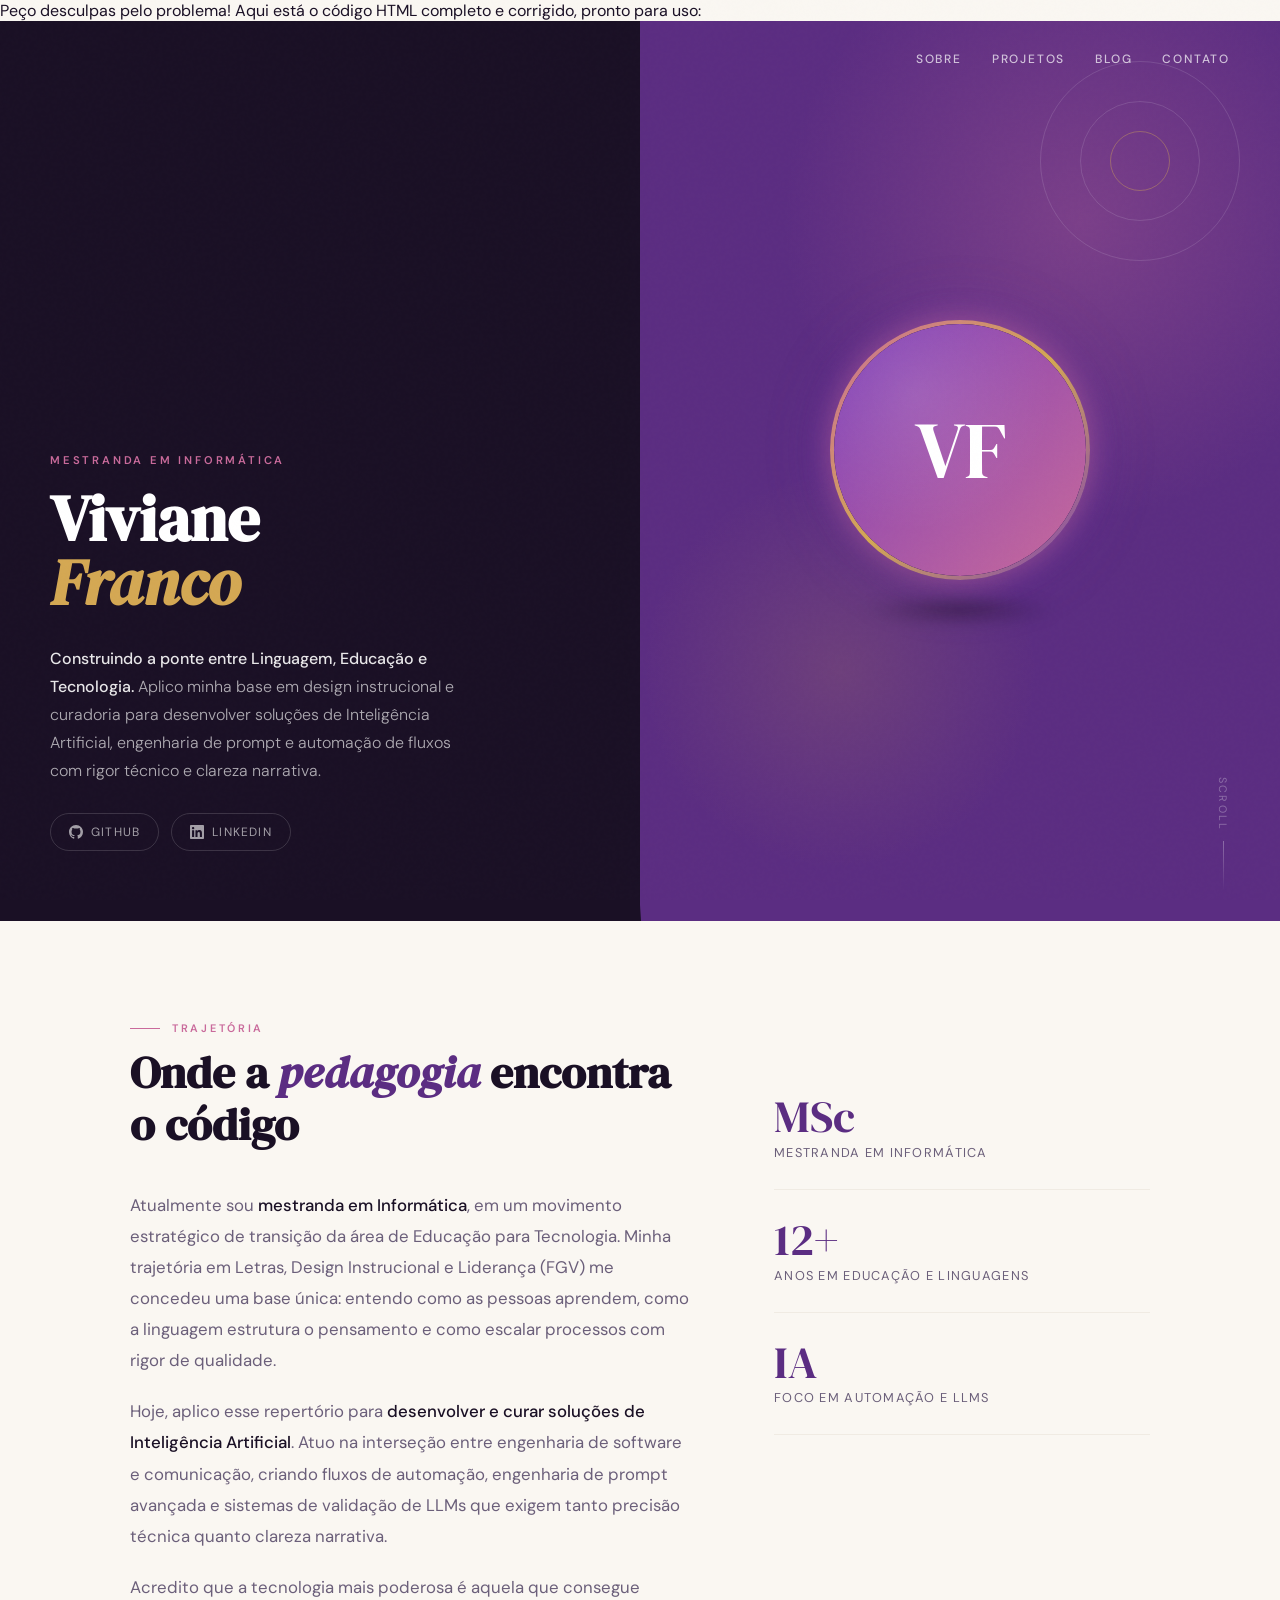
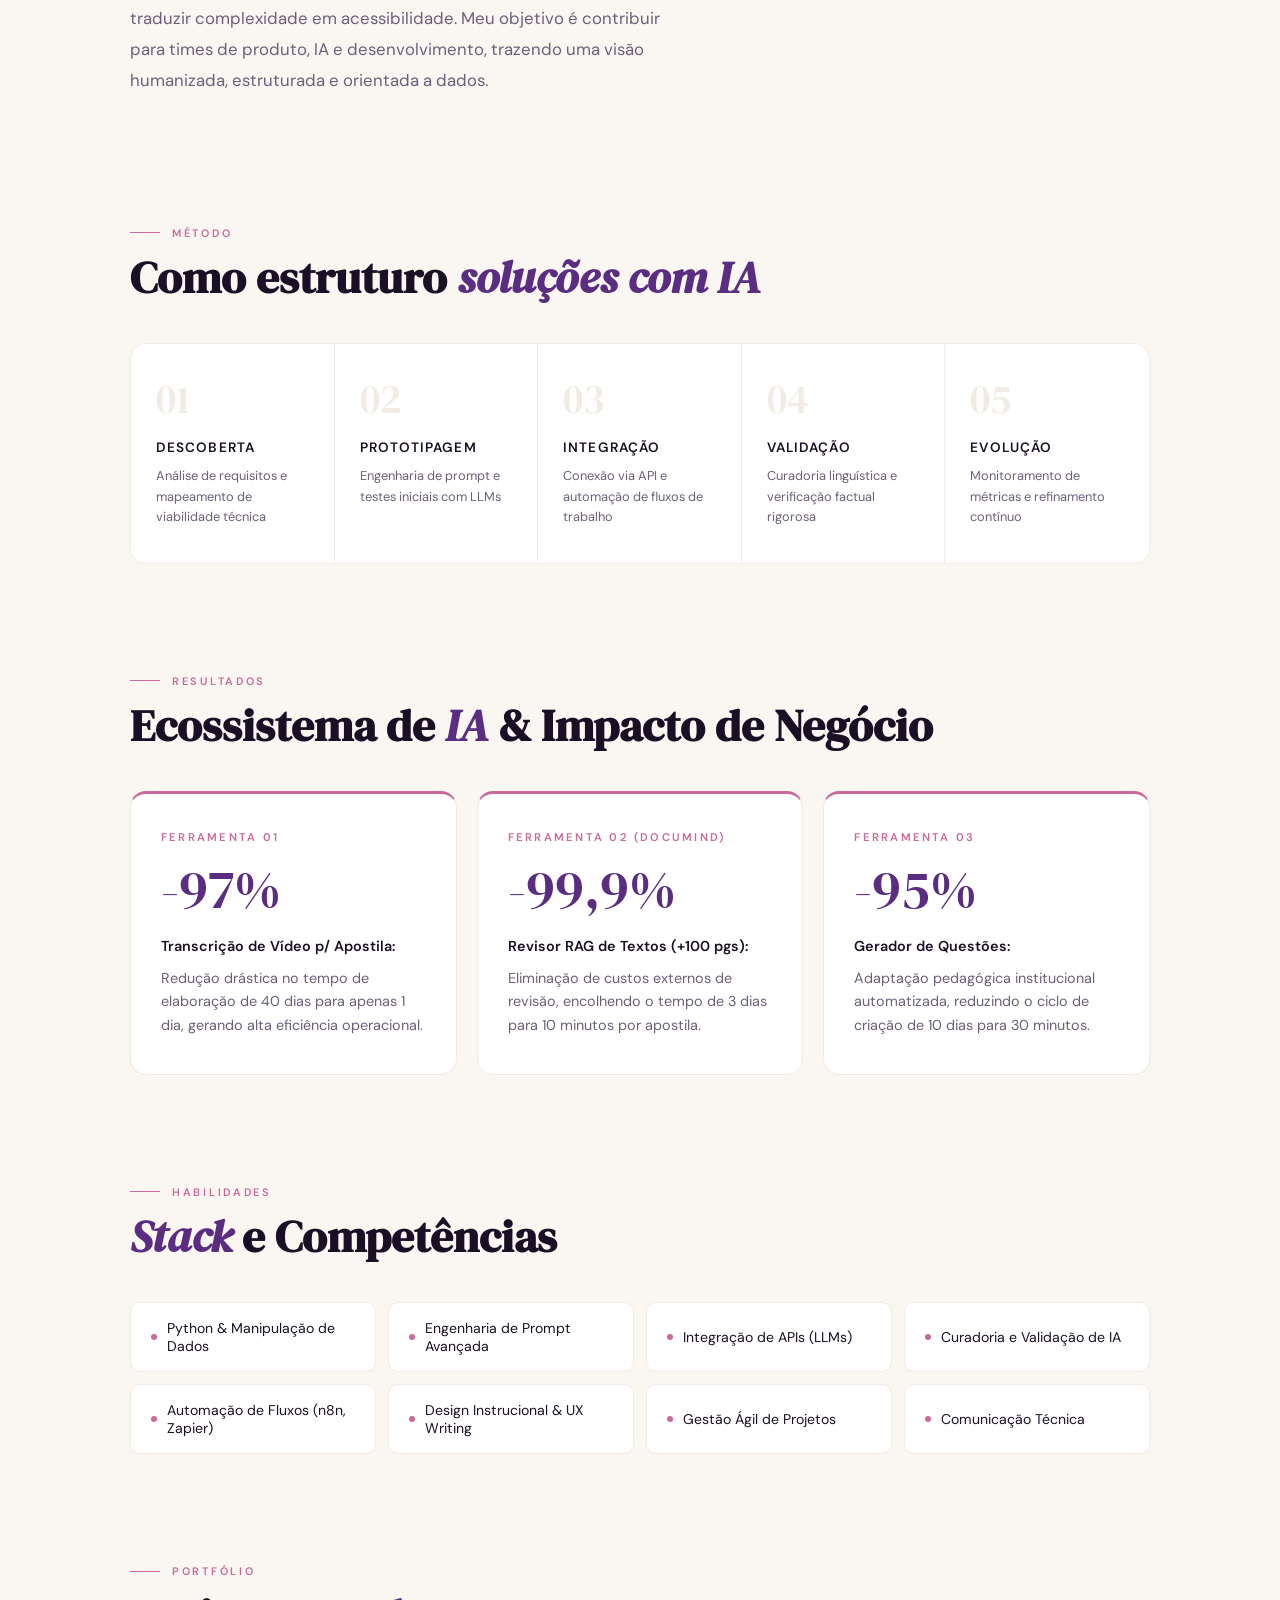
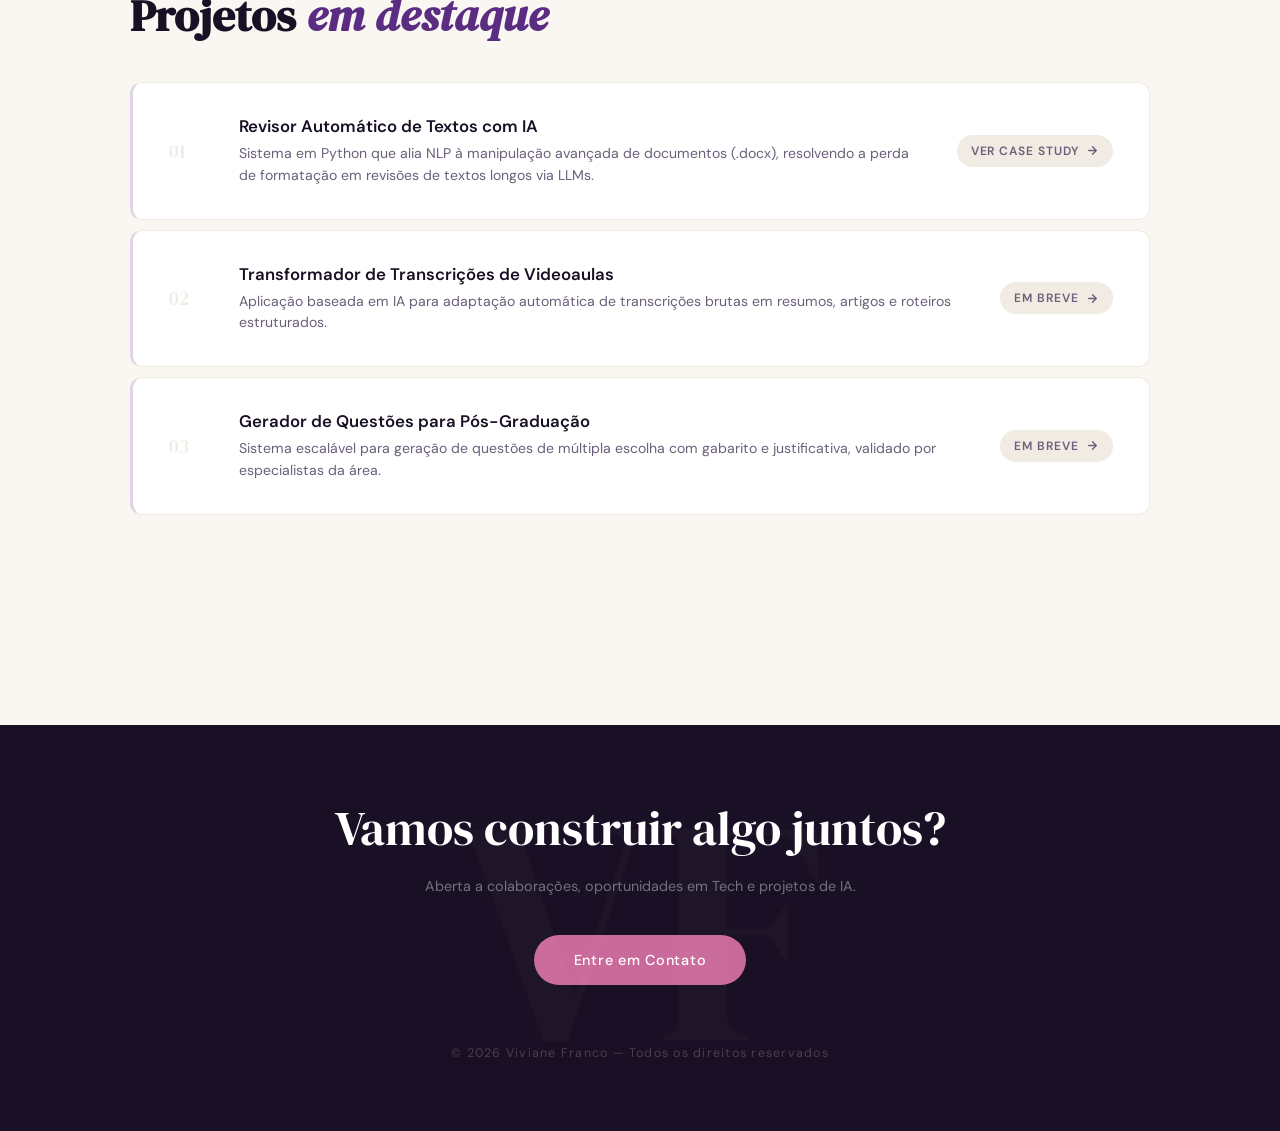
==== commit 5b77b496: "Update index.html with corrected HTML structure Added a complete and corrected HTML code." ====
--- a/index.html
+++ b/index.html
@@ -1,3 +1,4 @@
+Peço desculpas pelo problema! Aqui está o código HTML completo e corrigido, pronto para uso:
 <!DOCTYPE html>
 <html lang="pt-BR">
 <head>
@@ -639,3 +640,4 @@
 </script>
 </body>
 </html>
+
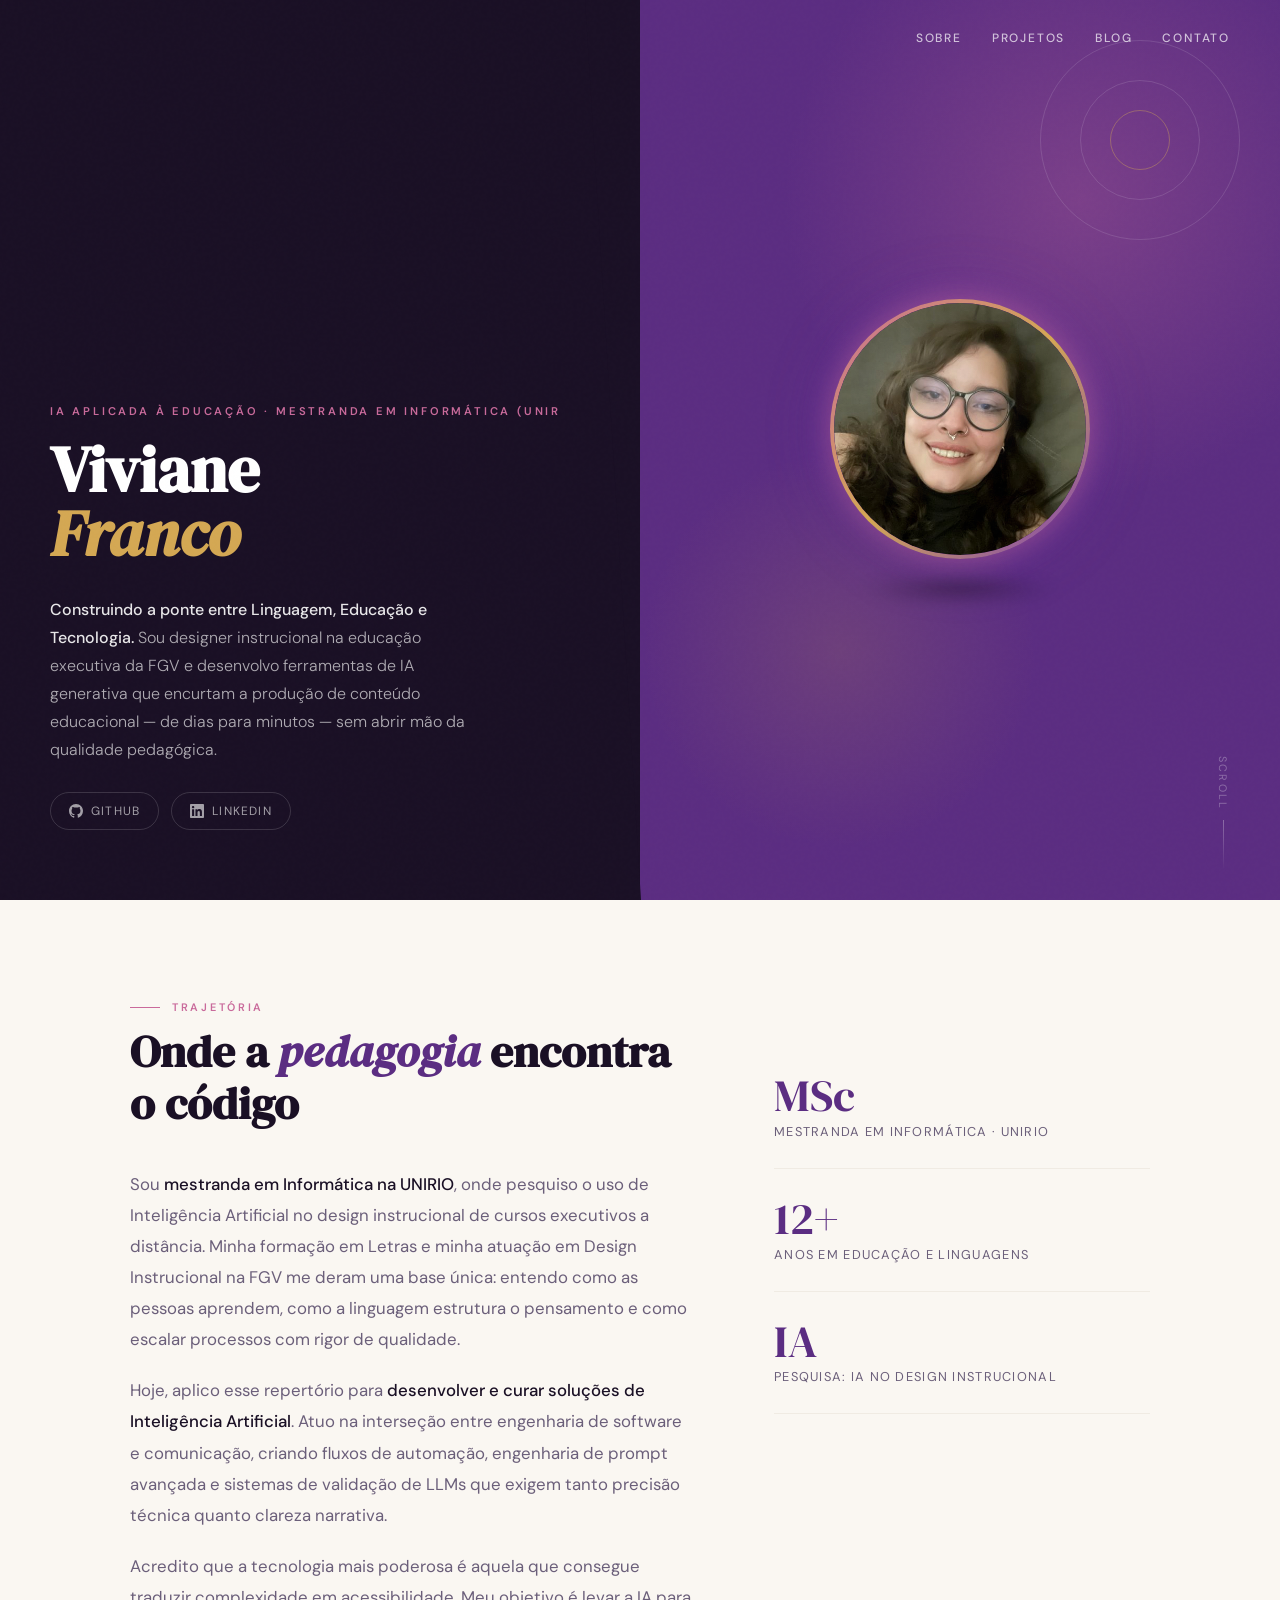
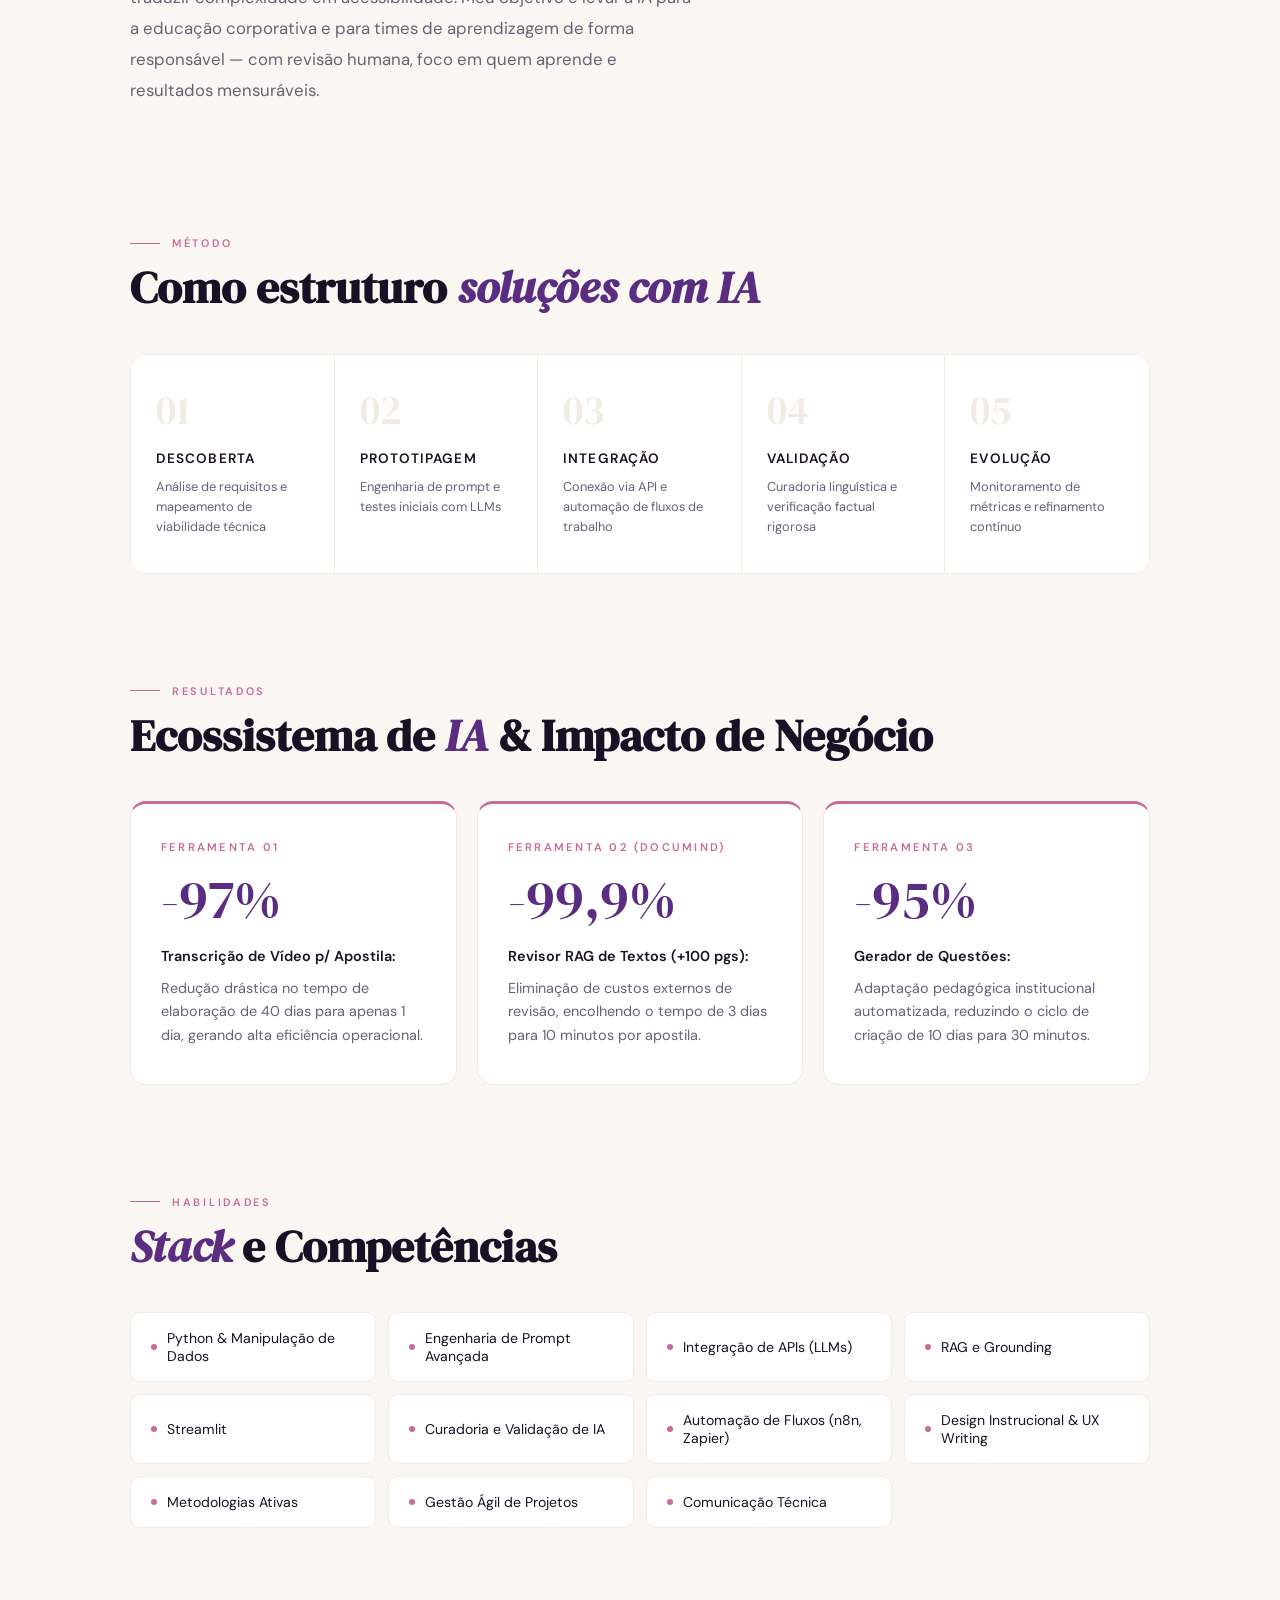
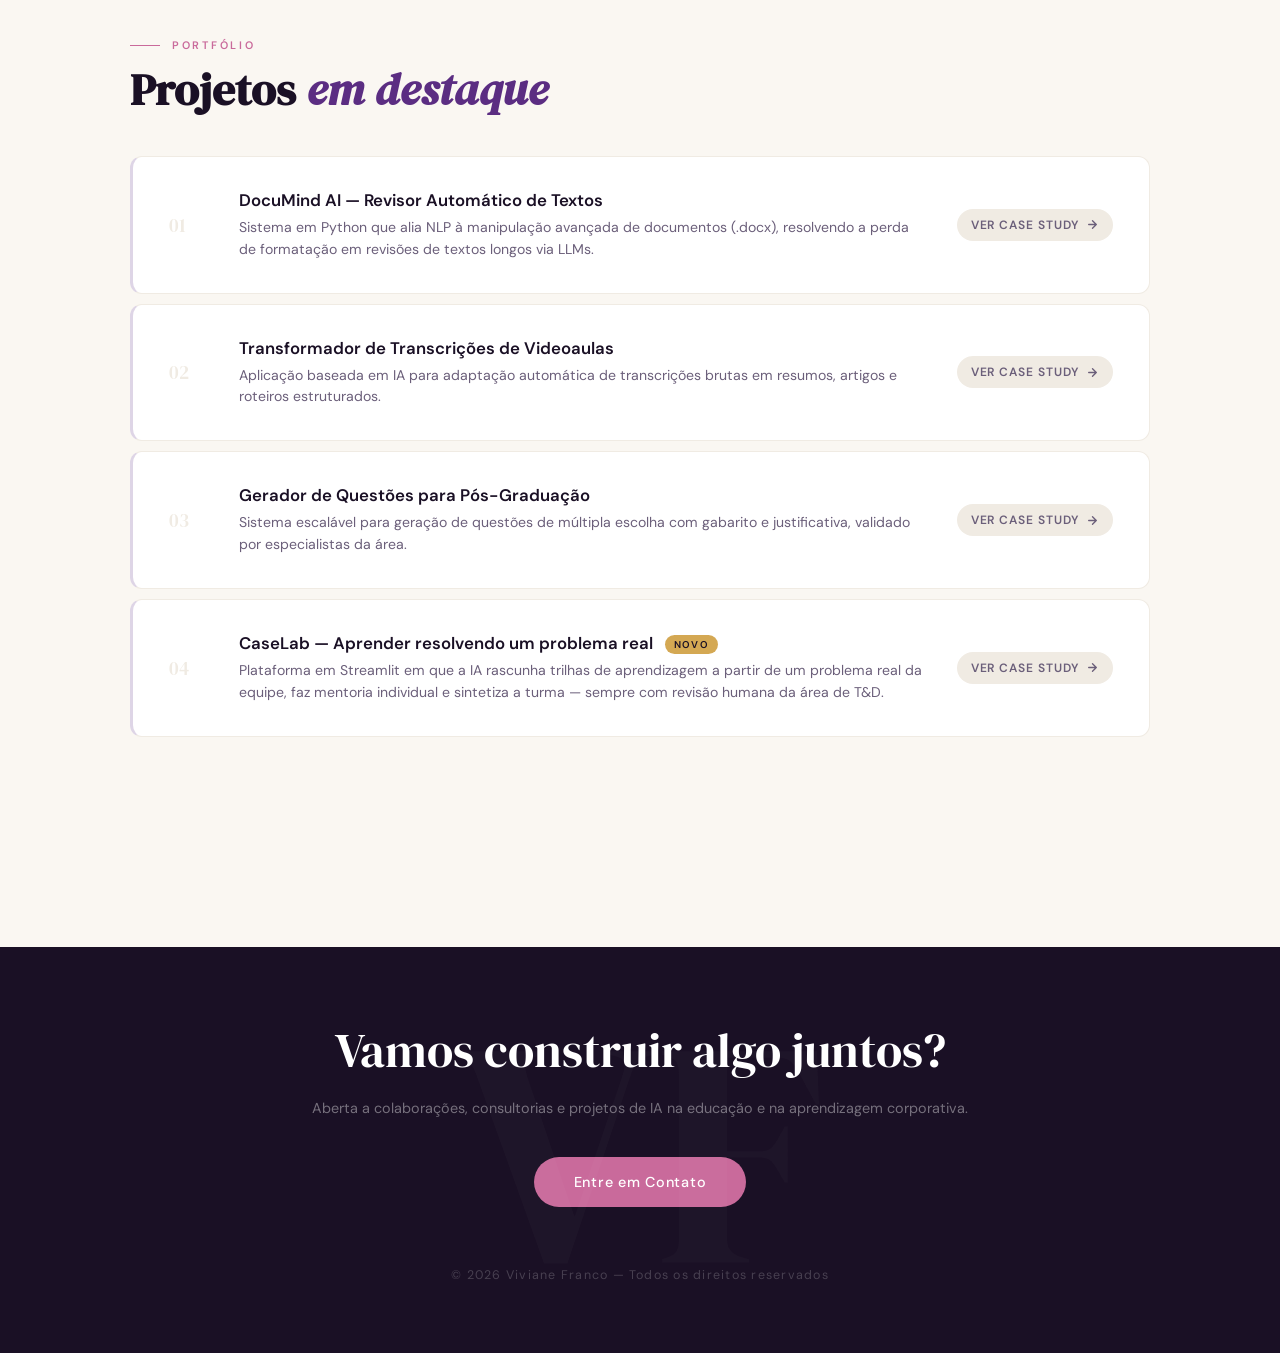
==== commit bfcf0dba: "Aprimora e atualiza o site - Remove texto de conversa com IA que aparecia no topo da página inicial " ====
--- a/index.html
+++ b/index.html
@@ -1,11 +1,20 @@
-Peço desculpas pelo problema! Aqui está o código HTML completo e corrigido, pronto para uso:
 <!DOCTYPE html>
 <html lang="pt-BR">
 <head>
     <meta charset="UTF-8">
     <meta name="viewport" content="width=device-width, initial-scale=1.0">
-    <title>Viviane Franco | Mestranda em Informática & Especialista em IA</title>
-    <meta name="description" content="Viviane Franco - Mestranda em Informática em transição para a área de Tecnologia. Especialista em unir linguagem, educação e Inteligência Artificial Generativa para construir soluções inovadoras.">
+    <title>Viviane Franco | IA aplicada à Educação</title>
+    <meta name="description" content="Viviane Franco — designer instrucional e mestranda em Informática na UNIRIO. Desenvolvo ferramentas de IA generativa para produção de conteúdo educacional e aprendizagem corporativa.">
+    <meta name="author" content="Viviane Franco">
+    <meta property="og:type" content="website">
+    <meta property="og:title" content="Viviane Franco | IA aplicada à Educação">
+    <meta property="og:description" content="Designer instrucional e mestranda em Informática (UNIRIO). Ferramentas de IA generativa para produção de conteúdo educacional e aprendizagem corporativa.">
+    <meta property="og:url" content="https://vivianefranco.github.io/">
+    <meta property="og:image" content="https://vivianefranco.github.io/images/profile.jpg">
+    <meta name="theme-color" content="#1a1025">
+    <link rel="icon" href="data:image/svg+xml,%3Csvg xmlns='http://www.w3.org/2000/svg' viewBox='0 0 64 64'%3E%3Crect width='64' height='64' rx='14' fill='%235b2d82'/%3E%3Ctext x='50%25' y='54%25' dominant-baseline='middle' text-anchor='middle' font-family='Georgia,serif' font-size='30' fill='%23d4a853'%3EVF%3C/text%3E%3C/svg%3E">
+    <link rel="preconnect" href="https://fonts.googleapis.com">
+    <link rel="preconnect" href="https://fonts.gstatic.com" crossorigin>
     <link href="https://fonts.googleapis.com/css2?family=DM+Serif+Display:ital@0;1&family=DM+Sans:opsz,wght@9..40,300;9..40,400;9..40,500;9..40,600&display=swap" rel="stylesheet">
     <style>
         :root {
@@ -396,6 +405,26 @@
             box-shadow: 0 12px 30px rgba(212,168,83,0.3);
         }
         .footer-copy { margin-top: 60px; color: rgba(255,255,255,0.2); font-size: 0.78rem; letter-spacing: 0.1em; }
+
+        .project-badge {
+            display: inline-block; vertical-align: middle; margin-left: 8px;
+            font-size: 0.62rem; font-weight: 600; letter-spacing: 0.12em; text-transform: uppercase;
+            color: var(--ink); background: var(--gold); padding: 3px 9px; border-radius: 100px;
+        }
+        a:focus-visible, .project-item:focus-visible {
+            outline: 2px solid var(--gold); outline-offset: 3px;
+        }
+        .skip-link {
+            position: absolute; left: -9999px; top: 10px; z-index: 2000;
+            background: var(--gold); color: var(--ink); padding: 10px 16px; border-radius: 8px;
+            text-decoration: none; font-weight: 600;
+        }
+        .skip-link:focus { left: 10px; }
+        @media (prefers-reduced-motion: reduce) {
+            *, *::before, *::after { animation: none !important; transition: none !important; }
+            .header-left > * { opacity: 1; }
+            html { scroll-behavior: auto; }
+        }
 
         @media (max-width: 900px) {
             header { grid-template-columns: 1fr; min-height: auto; }
@@ -425,27 +454,28 @@
     </style>
 </head>
 <body>
+<a href="#sobre" class="skip-link">Pular para o conteúdo</a>
 
 <header>
-    <nav class="top-nav">
+    <nav class="top-nav" aria-label="Navegação principal">
         <a href="#sobre">Sobre</a>
         <a href="#projetos">Projetos</a>
         <a href="blog.html">Blog</a>
         <a href="#contato">Contato</a>
     </nav>
     <div class="header-left">
-        <p class="eyebrow">Mestranda em Informática</p>
+        <p class="eyebrow">IA aplicada à Educação · Mestranda em Informática (UNIRIO)</p>
         <h1 class="header-name">Viviane<br><em>Franco</em></h1>
         <p class="header-tagline">
             <strong>Construindo a ponte entre Linguagem, Educação e Tecnologia.</strong> 
-            Aplico minha base em design instrucional e curadoria para desenvolver soluções de Inteligência Artificial, engenharia de prompt e automação de fluxos com rigor técnico e clareza narrativa.
+            Sou designer instrucional na educação executiva da FGV e desenvolvo ferramentas de IA generativa que encurtam a produção de conteúdo educacional — de dias para minutos — sem abrir mão da qualidade pedagógica.
         </p>
         <div class="social-links">
-            <a href="https://github.com/vivianefranco" aria-label="GitHub">
+            <a href="https://github.com/vivianefranco" target="_blank" rel="noopener" aria-label="GitHub">
                 <svg width="14" height="14" viewBox="0 0 24 24" fill="currentColor"><path d="M12 0c-6.626 0-12 5.373-12 12 0 5.302 3.438 9.8 8.207 11.387.599.111.793-.261.793-.577v-2.234c-3.338.726-4.033-1.416-4.033-1.416-.546-1.387-1.333-1.756-1.333-1.756-1.089-.745.083-.729.083-.729 1.205.084 1.839 1.237 1.839 1.237 1.07 1.834 2.807 1.304 3.492.997.107-.775.418-1.305.762-1.604-2.665-.305-5.467-1.334-5.467-5.931 0-1.311.469-2.381 1.236-3.221-.124-.303-.535-1.524.117-3.176 0 0 1.008-.322 3.301 1.23.957-.266 1.983-.399 3.003-.404 1.02.005 2.047.138 3.006.404 2.291-1.552 3.297-1.23 3.297-1.23.653 1.653.242 2.874.118 3.176.77.84 1.235 1.911 1.235 3.221 0 4.609-2.807 5.624-5.479 5.921.43.372.823 1.102.823 2.222v3.293c0 .319.192.694.801.576 4.765-1.589 8.199-6.086 8.199-11.386 0-6.627-5.373-12-12-12z"/></svg>
                 GitHub
             </a>
-            <a href="https://www.linkedin.com/in/viviane-francos/" aria-label="LinkedIn">
+            <a href="https://www.linkedin.com/in/viviane-francos/" target="_blank" rel="noopener" aria-label="LinkedIn">
                 <svg width="14" height="14" viewBox="0 0 24 24" fill="currentColor"><path d="M20.447 20.452h-3.554v-5.569c0-1.328-.027-3.037-1.852-3.037-1.853 0-2.136 1.445-2.136 2.939v5.667H9.351V9h3.414v1.561h.046c.477-.9 1.637-1.85 3.37-1.85 3.601 0 4.267 2.37 4.267 5.455v6.286zM5.337 7.433c-1.144 0-2.063-.926-2.063-2.065 0-1.138.92-2.063 2.063-2.063 1.14 0 2.064.925 2.064 2.063 0 1.139-.925 2.065-2.064 2.065zm1.782 13.019H3.555V9h3.564v11.452zM22.225 0H1.771C.792 0 0 .774 0 1.729v20.542C0 23.227.792 24 1.771 24h20.451C23.2 24 24 23.227 24 22.271V1.729C24 .774 23.2 0 22.222 0h.003z"/></svg>
                 LinkedIn
             </a>
@@ -459,7 +489,7 @@
         <div class="profile-container" id="profileContainer">
             <div class="profile-ring">
                 <div class="profile-ring-inner">
-                    <img src="profile.png" alt="Foto de Viviane Franco" class="profile-img" id="profileImg" onerror="handlePhotoError()">
+                    <img src="images/profile.jpg" alt="Foto de Viviane Franco" class="profile-img" width="480" height="640" decoding="async" id="profileImg" onerror="handlePhotoError()">
                     <div class="profile-fallback" id="profileFallback" aria-label="Viviane Franco">
                         <span class="profile-fallback-initials">VF</span>
                     </div>
@@ -478,19 +508,19 @@
             <div class="sobre-text">
                 <h2 class="section-title">Onde a <em>pedagogia</em> encontra o código</h2>
                 <p>
-                    Atualmente sou <strong>mestranda em Informática</strong>, em um movimento estratégico de transição da área de Educação para Tecnologia. Minha trajetória em Letras, Design Instrucional e Liderança (FGV) me concedeu uma base única: entendo como as pessoas aprendem, como a linguagem estrutura o pensamento e como escalar processos com rigor de qualidade.
+                    Sou <strong>mestranda em Informática na UNIRIO</strong>, onde pesquiso o uso de Inteligência Artificial no design instrucional de cursos executivos a distância. Minha formação em Letras e minha atuação em Design Instrucional na FGV me deram uma base única: entendo como as pessoas aprendem, como a linguagem estrutura o pensamento e como escalar processos com rigor de qualidade.
                 </p>
                 <p>
                     Hoje, aplico esse repertório para <strong>desenvolver e curar soluções de Inteligência Artificial</strong>. Atuo na interseção entre engenharia de software e comunicação, criando fluxos de automação, engenharia de prompt avançada e sistemas de validação de LLMs que exigem tanto precisão técnica quanto clareza narrativa.
                 </p>
                 <p>
-                    Acredito que a tecnologia mais poderosa é aquela que consegue traduzir complexidade em acessibilidade. Meu objetivo é contribuir para times de produto, IA e desenvolvimento, trazendo uma visão humanizada, estruturada e orientada a dados.
+                    Acredito que a tecnologia mais poderosa é aquela que consegue traduzir complexidade em acessibilidade. Meu objetivo é levar a IA para a educação corporativa e para times de aprendizagem de forma responsável — com revisão humana, foco em quem aprende e resultados mensuráveis.
                 </p>
             </div>
             <div class="sobre-sidebar">
                 <div class="stat-item">
                     <div class="stat-number">MSc</div>
-                    <div class="stat-label">Mestranda em Informática</div>
+                    <div class="stat-label">Mestranda em Informática · UNIRIO</div>
                 </div>
                 <div class="stat-item">
                     <div class="stat-number">12+</div>
@@ -498,7 +528,7 @@
                 </div>
                 <div class="stat-item">
                     <div class="stat-number">IA</div>
-                    <div class="stat-label">Foco em Automação e LLMs</div>
+                    <div class="stat-label">Pesquisa: IA no Design Instrucional</div>
                 </div>
             </div>
         </div>
@@ -569,12 +599,15 @@
         <div class="section-label">Habilidades</div>
         <h2 class="section-title"><em>Stack</em> e Competências</h2>
         <div class="skills-grid">
-            <div class="skill-tag">Python & Manipulação de Dados</div>
+            <div class="skill-tag">Python &amp; Manipulação de Dados</div>
             <div class="skill-tag">Engenharia de Prompt Avançada</div>
             <div class="skill-tag">Integração de APIs (LLMs)</div>
+            <div class="skill-tag">RAG e Grounding</div>
+            <div class="skill-tag">Streamlit</div>
             <div class="skill-tag">Curadoria e Validação de IA</div>
             <div class="skill-tag">Automação de Fluxos (n8n, Zapier)</div>
-            <div class="skill-tag">Design Instrucional & UX Writing</div>
+            <div class="skill-tag">Design Instrucional &amp; UX Writing</div>
+            <div class="skill-tag">Metodologias Ativas</div>
             <div class="skill-tag">Gestão Ágil de Projetos</div>
             <div class="skill-tag">Comunicação Técnica</div>
         </div>
@@ -588,7 +621,7 @@
             <a href="projeto-revisor.html" class="project-item">
                 <div class="project-num">01</div>
                 <div>
-                    <div class="project-title">Revisor Automático de Textos com IA</div>
+                    <div class="project-title">DocuMind AI — Revisor Automático de Textos</div>
                     <div class="project-desc">Sistema em Python que alia NLP à manipulação avançada de documentos (.docx), resolvendo a perda de formatação em revisões de textos longos via LLMs.</div>
                 </div>
                 <div class="project-cta">
@@ -597,26 +630,38 @@
                 </div>
             </a>
 
-            <a href="#" class="project-item">
+            <a href="projeto2.html" class="project-item">
                 <div class="project-num">02</div>
                 <div>
                     <div class="project-title">Transformador de Transcrições de Videoaulas</div>
                     <div class="project-desc">Aplicação baseada em IA para adaptação automática de transcrições brutas em resumos, artigos e roteiros estruturados.</div>
                 </div>
                 <div class="project-cta">
-                    <span>Em breve</span>
+                    <span>Ver Case Study</span>
                     <svg width="13" height="13" viewBox="0 0 24 24" fill="none" stroke="currentColor" stroke-width="2.5" stroke-linecap="round" stroke-linejoin="round"><path d="M5 12h14M12 5l7 7-7 7"/></svg>
                 </div>
             </a>
 
-            <a href="#" class="project-item">
+            <a href="projeto3.html" class="project-item">
                 <div class="project-num">03</div>
                 <div>
                     <div class="project-title">Gerador de Questões para Pós-Graduação</div>
                     <div class="project-desc">Sistema escalável para geração de questões de múltipla escolha com gabarito e justificativa, validado por especialistas da área.</div>
                 </div>
                 <div class="project-cta">
-                    <span>Em breve</span>
+                    <span>Ver Case Study</span>
+                    <svg width="13" height="13" viewBox="0 0 24 24" fill="none" stroke="currentColor" stroke-width="2.5" stroke-linecap="round" stroke-linejoin="round"><path d="M5 12h14M12 5l7 7-7 7"/></svg>
+                </div>
+            </a>
+
+            <a href="caselab.html" class="project-item">
+                <div class="project-num">04</div>
+                <div>
+                    <div class="project-title">CaseLab — Aprender resolvendo um problema real <span class="project-badge">Novo</span></div>
+                    <div class="project-desc">Plataforma em Streamlit em que a IA rascunha trilhas de aprendizagem a partir de um problema real da equipe, faz mentoria individual e sintetiza a turma — sempre com revisão humana da área de T&amp;D.</div>
+                </div>
+                <div class="project-cta">
+                    <span>Ver Case Study</span>
                     <svg width="13" height="13" viewBox="0 0 24 24" fill="none" stroke="currentColor" stroke-width="2.5" stroke-linecap="round" stroke-linejoin="round"><path d="M5 12h14M12 5l7 7-7 7"/></svg>
                 </div>
             </a>
@@ -627,7 +672,7 @@
 
 <footer id="contato">
     <p class="footer-title">Vamos construir algo juntos?</p>
-    <p class="footer-sub">Aberta a colaborações, oportunidades em Tech e projetos de IA.</p>
+    <p class="footer-sub">Aberta a colaborações, consultorias e projetos de IA na educação e na aprendizagem corporativa.</p>
     <a href="mailto:vivianefrancodasilva@gmail.com" class="contact-btn">Entre em Contato</a>
     <p class="footer-copy">© 2026 Viviane Franco — Todos os direitos reservados</p>
 </footer>
@@ -640,4 +685,3 @@
 </script>
 </body>
 </html>
-
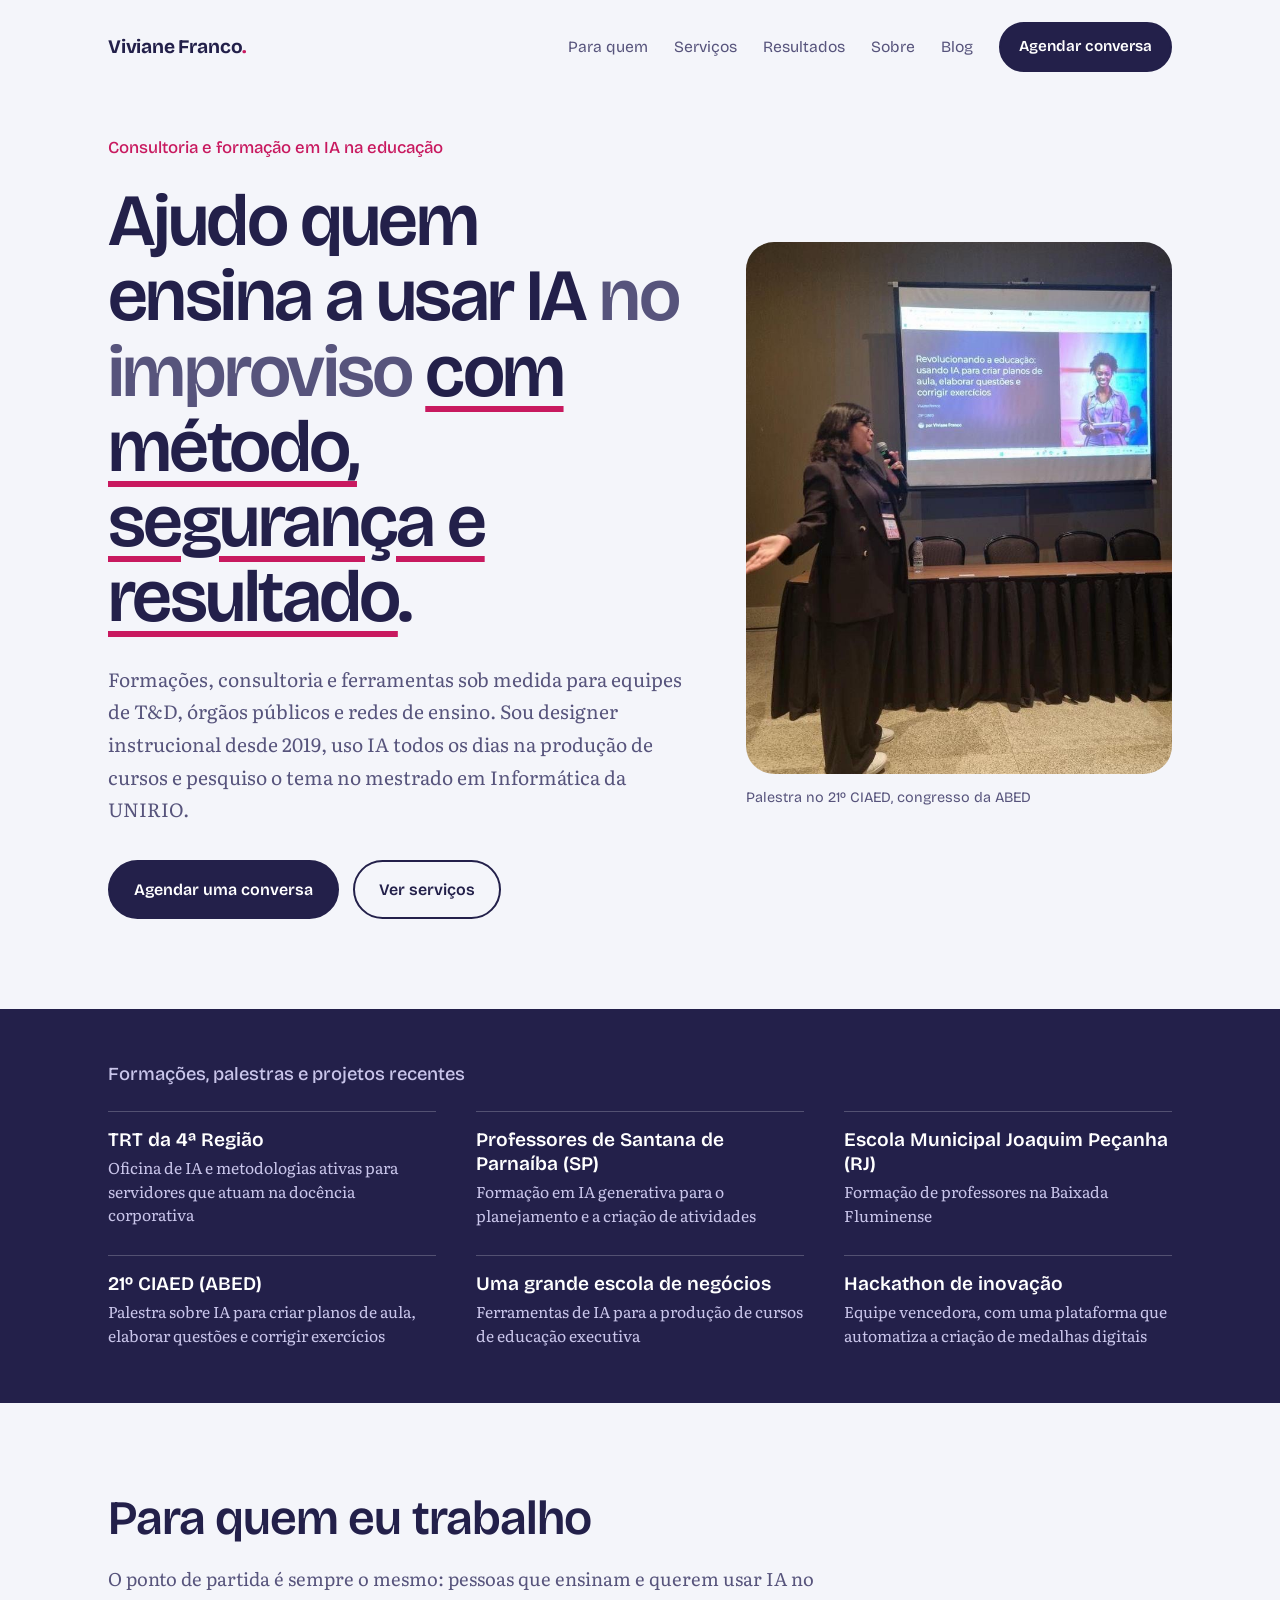
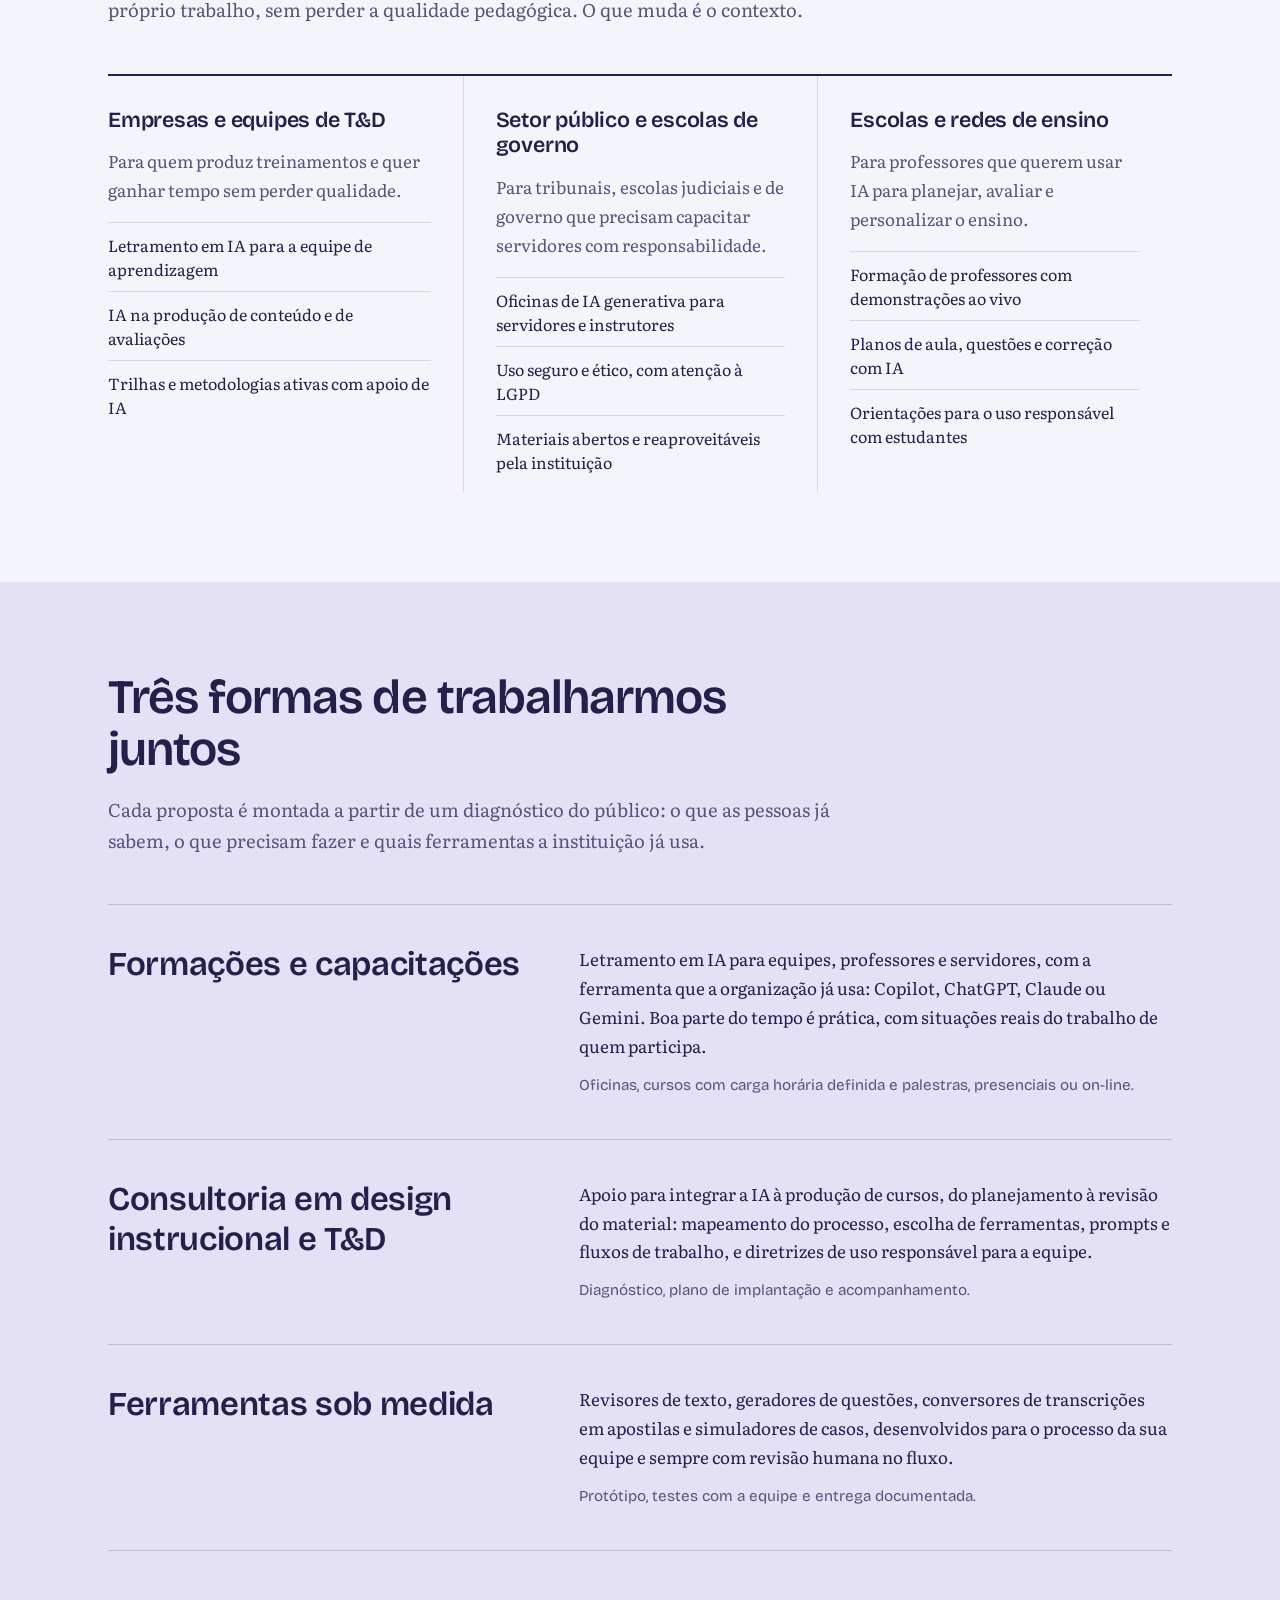
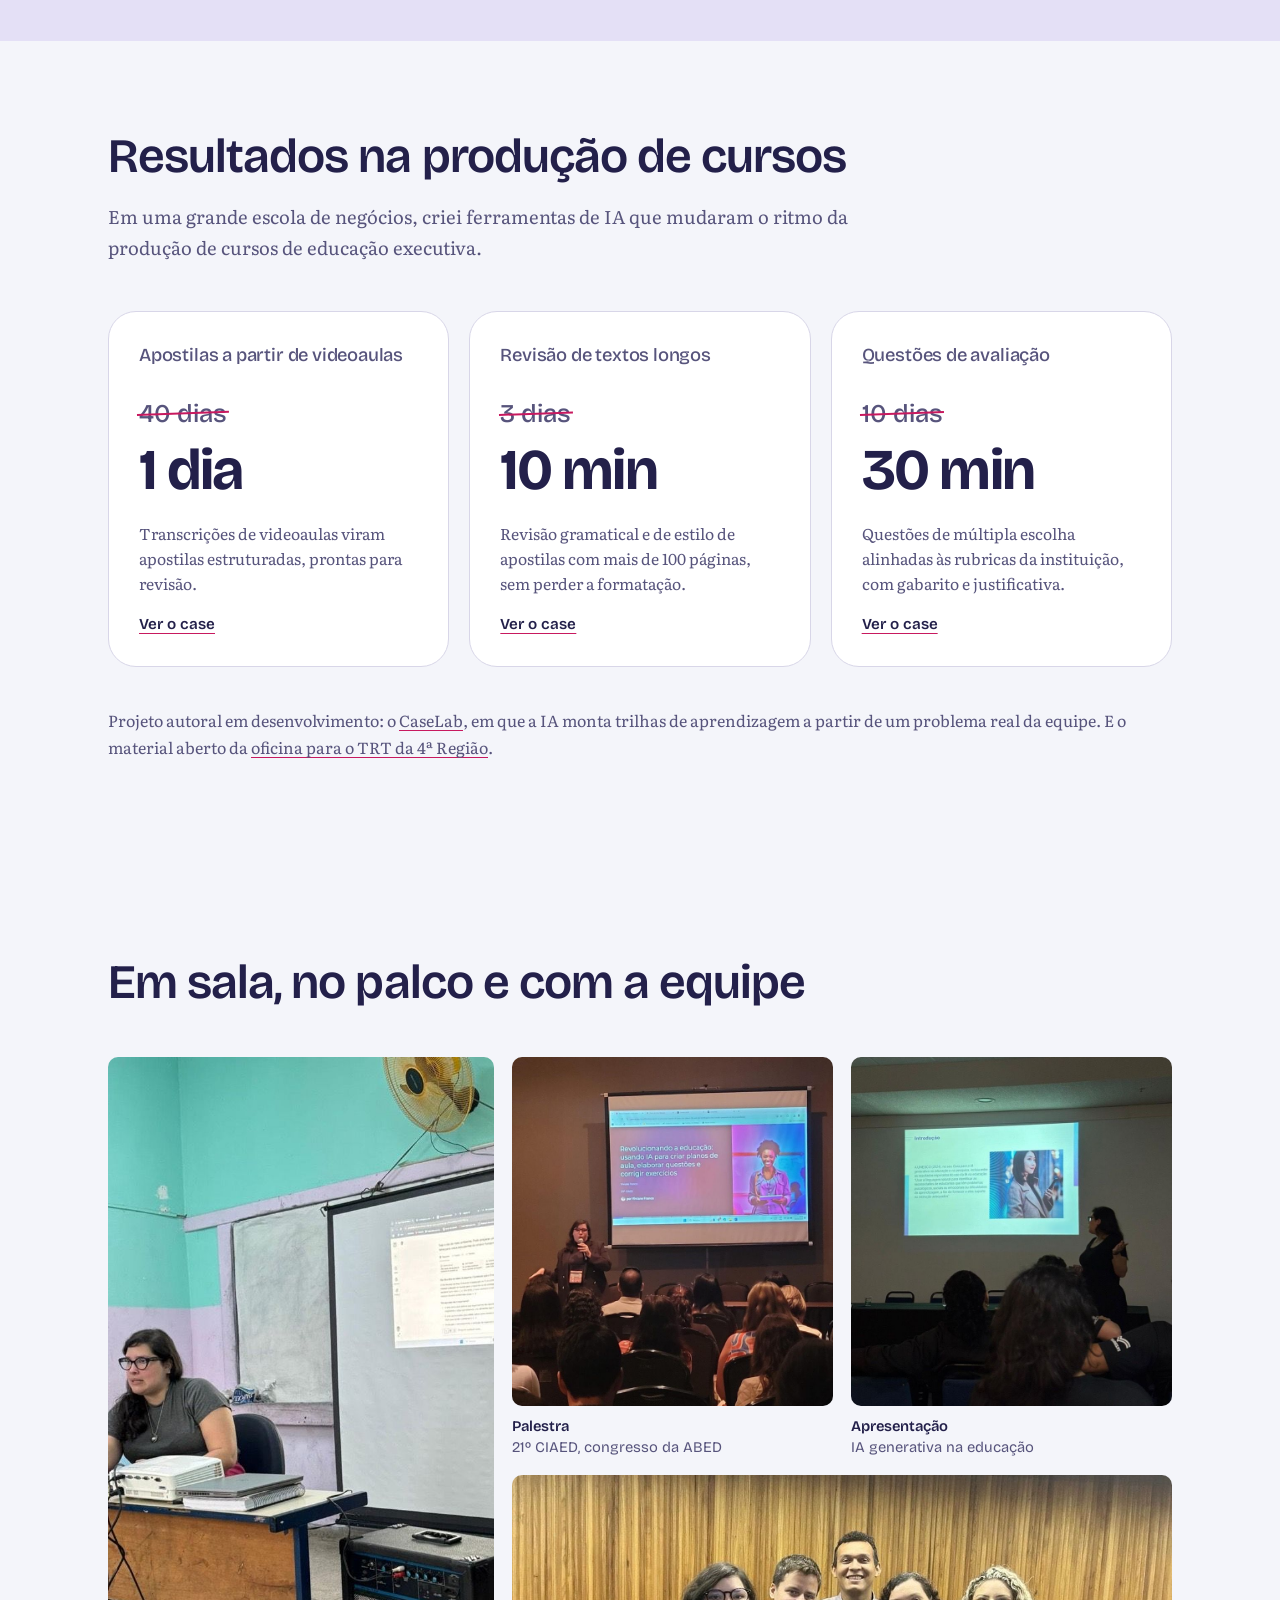
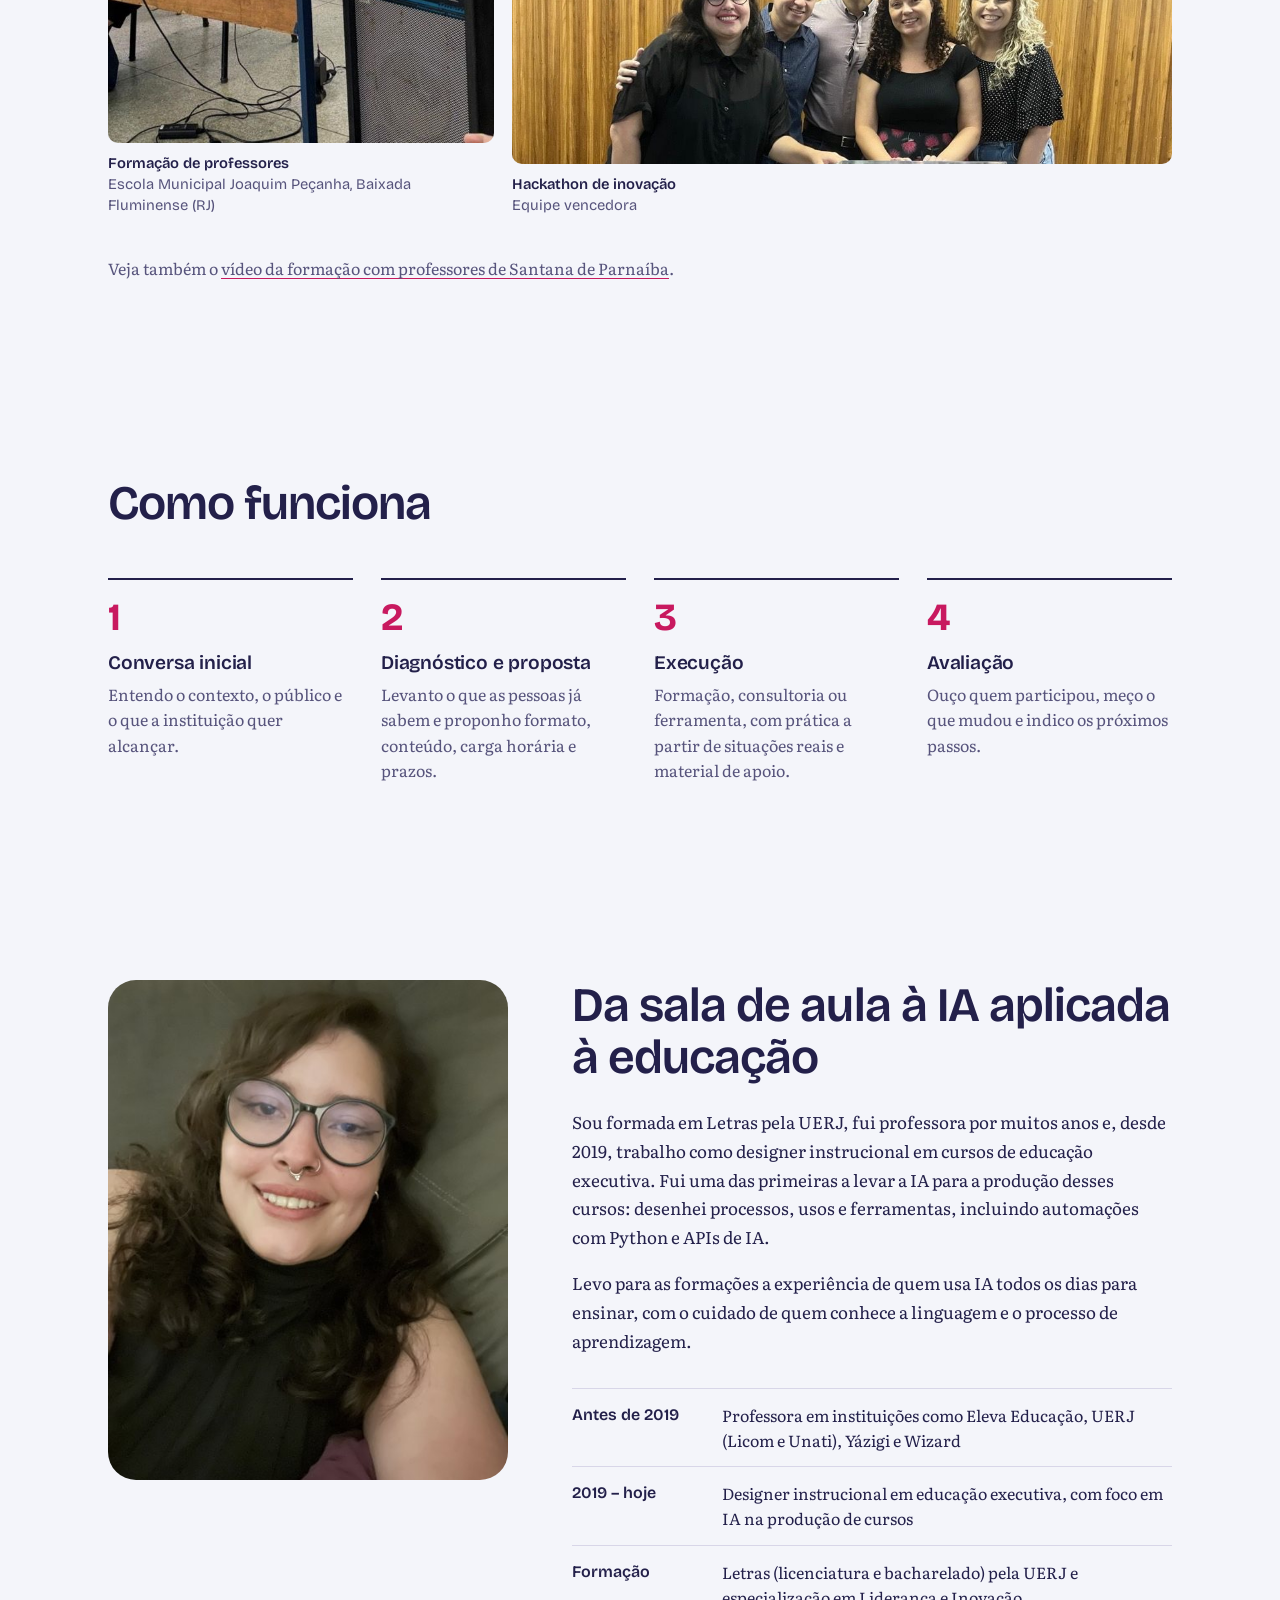
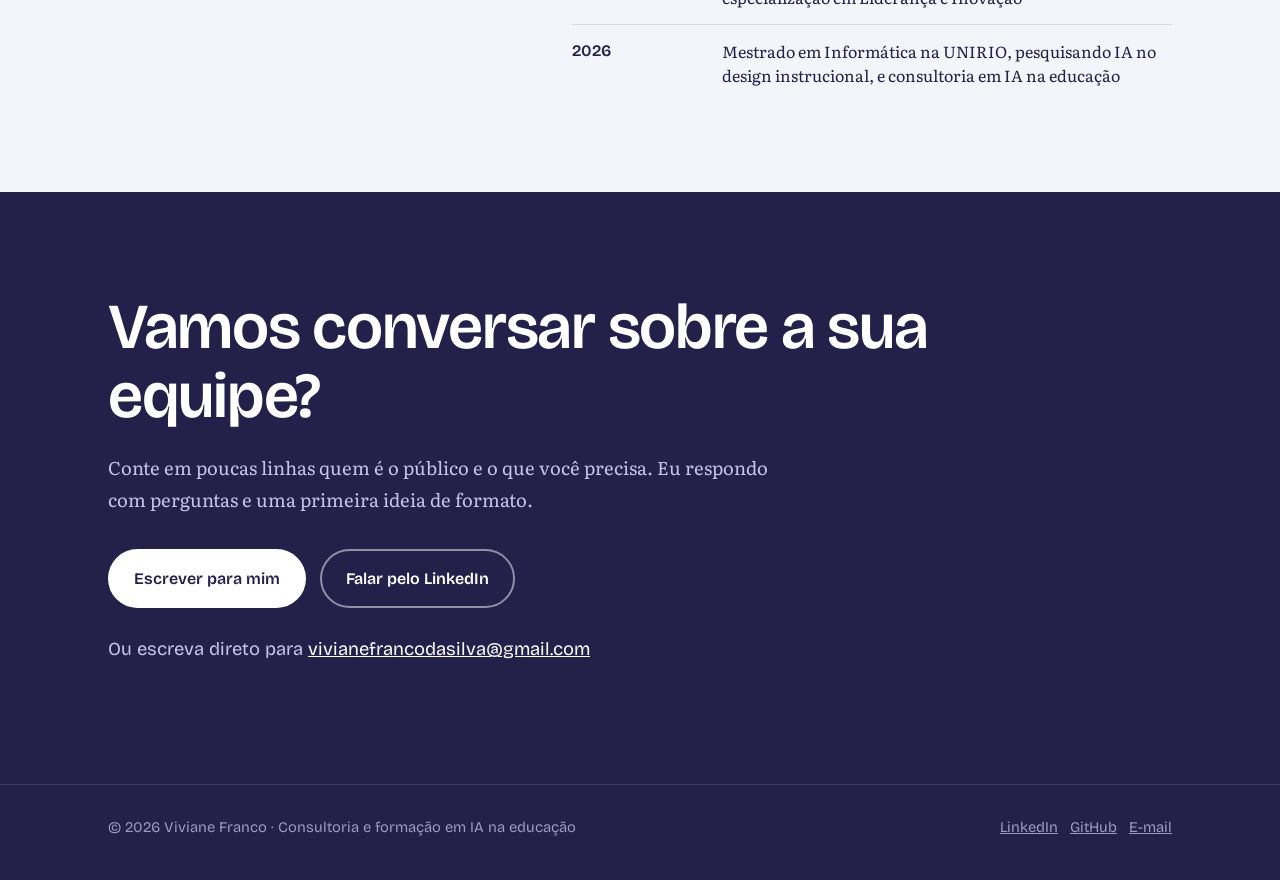
==== commit 7e12f937: "Novo site voltado para consultoria, com nova identidade visual - Página inicial reorganizada para qu" ====
--- a/index.html
+++ b/index.html
@@ -1,687 +1,253 @@
 <!DOCTYPE html>
 <html lang="pt-BR">
 <head>
-    <meta charset="UTF-8">
-    <meta name="viewport" content="width=device-width, initial-scale=1.0">
-    <title>Viviane Franco | IA aplicada à Educação</title>
-    <meta name="description" content="Viviane Franco — designer instrucional e mestranda em Informática na UNIRIO. Desenvolvo ferramentas de IA generativa para produção de conteúdo educacional e aprendizagem corporativa.">
-    <meta name="author" content="Viviane Franco">
-    <meta property="og:type" content="website">
-    <meta property="og:title" content="Viviane Franco | IA aplicada à Educação">
-    <meta property="og:description" content="Designer instrucional e mestranda em Informática (UNIRIO). Ferramentas de IA generativa para produção de conteúdo educacional e aprendizagem corporativa.">
-    <meta property="og:url" content="https://vivianefranco.github.io/">
-    <meta property="og:image" content="https://vivianefranco.github.io/images/profile.jpg">
-    <meta name="theme-color" content="#1a1025">
-    <link rel="icon" href="data:image/svg+xml,%3Csvg xmlns='http://www.w3.org/2000/svg' viewBox='0 0 64 64'%3E%3Crect width='64' height='64' rx='14' fill='%235b2d82'/%3E%3Ctext x='50%25' y='54%25' dominant-baseline='middle' text-anchor='middle' font-family='Georgia,serif' font-size='30' fill='%23d4a853'%3EVF%3C/text%3E%3C/svg%3E">
-    <link rel="preconnect" href="https://fonts.googleapis.com">
-    <link rel="preconnect" href="https://fonts.gstatic.com" crossorigin>
-    <link href="https://fonts.googleapis.com/css2?family=DM+Serif+Display:ital@0;1&family=DM+Sans:opsz,wght@9..40,300;9..40,400;9..40,500;9..40,600&display=swap" rel="stylesheet">
-    <style>
-        :root {
-            --ink: #1a1025;
-            --cream: #faf7f2;
-            --mist: #f0ebe3;
-            --plum: #5b2d82;
-            --violet: #7c3db8;
-            --rose: #c96a9b;
-            --gold: #d4a853;
-            --text-soft: #6b5f7a;
-        }
-        * { margin: 0; padding: 0; box-sizing: border-box; }
-        html { scroll-behavior: smooth; }
-        ::selection { background: var(--rose); color: white; }
-        body {
-            font-family: 'DM Sans', sans-serif;
-            background: var(--cream);
-            color: var(--ink);
-            overflow-x: hidden;
-        }
-        body::before {
-            content: '';
-            position: fixed;
-            inset: 0;
-            background-image: url("data:image/svg+xml,%3Csvg viewBox='0 0 256 256' xmlns='http://www.w3.org/2000/svg'%3E%3Cfilter id='noise'%3E%3CfeTurbulence type='fractalNoise' baseFrequency='0.9' numOctaves='4' stitchTiles='stitch'/%3E%3C/filter%3E%3Crect width='100%25' height='100%25' filter='url(%23noise)' opacity='0.03'/%3E%3C/svg%3E");
-            pointer-events: none;
-            z-index: 1000;
-            opacity: 0.4;
-        }
-
-        /* ── NAV ── */
-        .top-nav {
-            position: absolute;
-            top: 0; left: 0; right: 0;
-            padding: 30px 50px;
-            display: flex;
-            justify-content: flex-end;
-            gap: 30px;
-            z-index: 20;
-        }
-        .top-nav a {
-            color: rgba(255,255,255,0.7);
-            text-decoration: none;
-            font-size: 0.75rem;
-            font-weight: 500;
-            letter-spacing: 0.15em;
-            text-transform: uppercase;
-            transition: color 0.3s;
-        }
-        .top-nav a:hover { color: var(--gold); }
-
-        /* ── HEADER ── */
-        header {
-            min-height: 100vh;
-            display: grid;
-            grid-template-columns: 1fr 1fr;
-            position: relative;
-            overflow: hidden;
-        }
-        .header-left {
-            background: var(--ink);
-            display: flex;
-            flex-direction: column;
-            justify-content: flex-end;
-            padding: 60px 50px 70px;
-            position: relative;
-            z-index: 2;
-        }
-        .header-left::after {
-            content: '';
-            position: absolute;
-            top: 0; right: -1px; bottom: 0;
-            width: 80px;
-            background: var(--ink);
-            clip-path: polygon(0 0, 30% 0, 100% 100%, 0 100%);
-            z-index: 3;
-        }
-        .header-right {
-            background: var(--plum);
-            position: relative;
-            overflow: hidden;
-            display: flex;
-            align-items: center;
-            justify-content: center;
-        }
-        .header-right::before {
-            content: '';
-            position: absolute;
-            width: 600px; height: 600px;
-            border-radius: 50%;
-            background: radial-gradient(circle, rgba(196,106,155,0.3) 0%, transparent 70%);
-            top: -100px; right: -100px;
-            pointer-events: none;
-        }
-        .header-right::after {
-            content: '';
-            position: absolute;
-            width: 400px; height: 400px;
-            border-radius: 50%;
-            background: radial-gradient(circle, rgba(212,168,83,0.15) 0%, transparent 70%);
-            bottom: 50px; left: 0;
-            pointer-events: none;
-        }
-
-        /* ── PROFILE ── */
-        .profile-container {
-            position: relative; z-index: 2;
-            display: flex; flex-direction: column;
-            align-items: center; justify-content: center;
-            padding: 50px 40px; flex-shrink: 0;
-            animation: profileIn 1s ease 0.35s both;
-        }
-        @keyframes profileIn {
-            from { opacity: 0; transform: translateY(20px); }
-            to   { opacity: 1; transform: translateY(0); }
-        }
-        .profile-ring {
-            position: relative; width: 260px; height: 260px;
-            border-radius: 50%; padding: 4px;
-            background: linear-gradient(135deg, var(--rose), var(--gold), var(--violet));
-            box-shadow: 0 0 28px rgba(201, 106, 155, 0.5), 0 0 65px rgba(124, 61, 184, 0.3);
-        }
-        .profile-ring-inner {
-            width: 100%; height: 100%; border-radius: 50%;
-            overflow: hidden; background: var(--plum);
-            position: relative; box-shadow: inset 0 0 20px rgba(0, 0, 0, 0.4);
-        }
-        .profile-img {
-            width: 100%; height: 100%; display: block;
-            object-fit: cover; object-position: center top;
-            border-radius: 50%; filter: contrast(1.04) saturate(1.05);
-            transition: transform 0.5s ease;
-        }
-        .profile-ring:hover .profile-img { transform: scale(1.04); }
-        .profile-ring-inner::after {
-            content: ''; position: absolute; inset: 0; border-radius: 50%;
-            background: radial-gradient(circle at 32% 28%, rgba(255, 255, 255, 0.12) 0%, transparent 55%);
-            pointer-events: none; z-index: 2;
-        }
-        .profile-fallback {
-            display: none; width: 100%; height: 100%; border-radius: 50%;
-            background: linear-gradient(135deg, var(--violet) 0%, var(--rose) 100%);
-            align-items: center; justify-content: center; position: relative;
-        }
-        .profile-fallback-initials {
-            font-family: 'DM Serif Display', serif;
-            font-size: 5rem; color: white; letter-spacing: -2px; position: relative; z-index: 1;
-        }
-        .profile-shadow {
-            width: 200px; height: 24px; border-radius: 50%;
-            background: radial-gradient(ellipse, rgba(0,0,0,0.45) 0%, transparent 70%);
-            margin-top: 18px; filter: blur(8px);
-        }
-        .deco-circle {
-            position: absolute; border-radius: 50%;
-            border: 1px solid rgba(255,255,255,0.12); pointer-events: none;
-        }
-        .deco-1 { width: 200px; height: 200px; top: 40px; right: 40px; }
-        .deco-2 { width: 120px; height: 120px; top: 80px; right: 80px; }
-        .deco-3 { width: 60px; height: 60px; top: 110px; right: 110px; border-color: var(--gold); opacity: 0.4; }
-
-        /* ── HEADER TEXT ── */
-        .eyebrow {
-            font-size: 0.7rem; font-weight: 600; letter-spacing: 0.25em;
-            text-transform: uppercase; color: var(--rose); margin-bottom: 20px;
-        }
-        .header-name {
-            font-family: 'DM Serif Display', serif;
-            font-size: clamp(3rem, 5vw, 5rem);
-            color: white; line-height: 1; margin-bottom: 30px;
-        }
-        .header-name em { font-style: italic; color: var(--gold); }
-        .header-tagline {
-            color: rgba(255,255,255,0.65); font-size: 1rem; font-weight: 300;
-            line-height: 1.75; max-width: 420px; margin-bottom: 18px;
-        }
-        .header-tagline strong { color: rgba(255,255,255,0.9); font-weight: 500; }
-        .social-links { display: flex; gap: 12px; flex-wrap: wrap; margin-top: 10px; }
-        .social-links a {
-            display: flex; align-items: center; gap: 8px;
-            color: rgba(255,255,255,0.6); text-decoration: none;
-            font-size: 0.75rem; letter-spacing: 0.1em; text-transform: uppercase;
-            border: 1px solid rgba(255,255,255,0.15); padding: 10px 18px;
-            border-radius: 100px; transition: all 0.3s ease;
-        }
-        .social-links a:hover {
-            color: white; border-color: var(--rose); background: rgba(201,106,155,0.12);
-        }
-        .scroll-hint {
-            position: absolute; bottom: 30px; right: 50px;
-            color: rgba(255,255,255,0.3); font-size: 0.68rem;
-            letter-spacing: 0.2em; text-transform: uppercase;
-            writing-mode: vertical-rl; display: flex; align-items: center; gap: 10px; z-index: 10;
-        }
-        .scroll-hint::after {
-            content: ''; width: 1px; height: 50px;
-            background: linear-gradient(to bottom, rgba(255,255,255,0.3), transparent);
-            animation: scrollLine 1.5s ease-in-out infinite;
-        }
-        @keyframes scrollLine { 0%, 100% { opacity: 0.3; } 50% { opacity: 1; } }
-        @keyframes fadeUp {
-            from { opacity: 0; transform: translateY(30px); }
-            to { opacity: 1; transform: translateY(0); }
-        }
-        .header-left > * { animation: fadeUp 0.8s ease forwards; opacity: 0; }
-        .eyebrow { animation-delay: 0.1s; }
-        .header-name { animation-delay: 0.25s; }
-        .header-tagline { animation-delay: 0.4s; }
-        .social-links { animation-delay: 0.55s; }
-
-        /* ── MAIN ── */
-        main { max-width: 1100px; margin: 0 auto; padding: 100px 40px; }
-        .section-label {
-            font-size: 0.68rem; font-weight: 600; letter-spacing: 0.25em;
-            text-transform: uppercase; color: var(--rose); margin-bottom: 12px;
-            display: flex; align-items: center; gap: 12px;
-        }
-        .section-label::before { content: ''; width: 30px; height: 1px; background: var(--rose); }
-        .section-title {
-            font-family: 'DM Serif Display', serif;
-            font-size: clamp(2rem, 3.5vw, 3rem);
-            color: var(--ink); margin-bottom: 40px; line-height: 1.15;
-        }
-        .section-title em { font-style: italic; color: var(--plum); }
-        section { margin-bottom: 110px; }
-
-        .sobre-grid { display: grid; grid-template-columns: 3fr 2fr; gap: 80px; align-items: start; }
-        .sobre-text p {
-            color: var(--text-soft); font-size: 1.05rem;
-            line-height: 1.85; margin-bottom: 20px;
-        }
-        .sobre-text p strong { color: var(--ink); font-weight: 500; }
-        .sobre-sidebar { padding-top: 20px; }
-        .stat-item { padding: 28px 0; border-bottom: 1px solid var(--mist); }
-        .stat-number {
-            font-family: 'DM Serif Display', serif;
-            font-size: 2.8rem; color: var(--plum); line-height: 1;
-        }
-        .stat-label {
-            font-size: 0.8rem; color: var(--text-soft); margin-top: 4px;
-            text-transform: uppercase; letter-spacing: 0.1em;
-        }
-
-        .process-grid {
-            display: grid; grid-template-columns: repeat(5, 1fr);
-            gap: 0; border: 1px solid var(--mist); border-radius: 16px; overflow: hidden;
-        }
-        .process-step { padding: 35px 25px; background: white; transition: background 0.3s; }
-        .process-step:not(:last-child) { border-right: 1px solid var(--mist); }
-        .process-step:hover { background: var(--ink); }
-        .process-step:hover .step-num, .process-step:hover .step-title, .process-step:hover .step-desc { color: rgba(255,255,255,0.8); }
-        .process-step:hover .step-num { color: var(--gold); }
-        .step-num {
-            font-family: 'DM Serif Display', serif; font-size: 2.5rem;
-            color: var(--mist); line-height: 1; margin-bottom: 20px; transition: color 0.3s;
-        }
-        .step-title {
-            font-size: 0.85rem; font-weight: 600; text-transform: uppercase;
-            letter-spacing: 0.08em; color: var(--ink); margin-bottom: 10px; transition: color 0.3s;
-        }
-        .step-desc { font-size: 0.8rem; color: var(--text-soft); line-height: 1.6; transition: color 0.3s; }
-
-        /* ── RESULTADOS / IMPACTO ── */
-        .results-section { margin-bottom: 110px; }
-        .results-grid {
-            display: grid;
-            grid-template-columns: repeat(3, 1fr);
-            gap: 20px;
-        }
-        .result-card {
-            background: white;
-            border: 1px solid var(--mist);
-            border-top: 3px solid var(--rose);
-            border-radius: 16px;
-            padding: 36px 30px;
-            display: flex;
-            transition: all 0.3s ease;
-        }
-        .result-card:hover {
-            background: var(--ink);
-            border-color: var(--ink);
-            border-top-color: var(--gold);
-            transform: translateY(-4px);
-            box-shadow: 0 16px 40px rgba(91,45,130,0.15);
-        }
-        .result-header {
-            font-size: 0.7rem;
-            font-weight: 600;
-            letter-spacing: 0.2em;
-            text-transform: uppercase;
-            color: var(--rose);
-            margin-bottom: 18px;
-        }
-        .result-number {
-            display: block;
-            font-family: 'DM Serif Display', serif;
-            font-size: 3.4rem;
-            line-height: 1;
-            color: var(--plum);
-            margin-bottom: 18px;
-            transition: color 0.3s;
-        }
-        .result-label {
-            display: block;
-            font-size: 0.9rem;
-            line-height: 1.65;
-            color: var(--text-soft);
-            transition: color 0.3s;
-        }
-        .result-label strong {
-            display: block;
-            color: var(--ink);
-            font-weight: 600;
-            margin-bottom: 8px;
-            transition: color 0.3s;
-        }
-        .result-card:hover .result-number { color: var(--gold); }
-        .result-card:hover .result-label { color: rgba(255,255,255,0.7); }
-        .result-card:hover .result-label strong { color: white; }
-
-        .skills-grid {
-            display: grid; grid-template-columns: repeat(auto-fill, minmax(220px, 1fr)); gap: 12px;
-        }
-        .skill-tag {
-            background: white; border: 1px solid var(--mist); padding: 16px 20px;
-            border-radius: 10px; font-size: 0.88rem; color: var(--ink);
-            display: flex; align-items: center; gap: 10px; transition: all 0.25s; cursor: default;
-        }
-        .skill-tag::before {
-            content: ''; width: 6px; height: 6px; border-radius: 50%;
-            background: var(--rose); flex-shrink: 0;
-        }
-        .skill-tag:hover {
-            border-color: var(--plum); color: var(--plum); transform: translateY(-2px);
-            box-shadow: 0 8px 20px rgba(91,45,130,0.08);
-        }
-
-        .projects-list { display: flex; flex-direction: column; gap: 10px; }
-        .project-item {
-            display: grid; grid-template-columns: auto 1fr auto; align-items: center;
-            gap: 30px; padding: 32px 36px; background: white; border-radius: 12px;
-            text-decoration: none; color: var(--ink); transition: all 0.3s ease;
-            border: 1px solid var(--mist); border-left: 3px solid rgba(91,45,130,0.2); cursor: pointer;
-        }
-        .project-item:hover {
-            border-color: var(--plum); border-left-color: var(--plum);
-            transform: translateX(6px); box-shadow: -4px 0 0 var(--plum), 0 12px 35px rgba(91,45,130,0.08);
-        }
-        .project-num {
-            font-family: 'DM Serif Display', serif; font-size: 1.2rem;
-            color: var(--mist); min-width: 40px; transition: color 0.3s;
-        }
-        .project-item:hover .project-num { color: var(--plum); }
-        .project-title { font-size: 1.05rem; font-weight: 600; margin-bottom: 6px; }
-        .project-desc { font-size: 0.88rem; color: var(--text-soft); line-height: 1.55; }
-        .project-cta {
-            display: flex; align-items: center; gap: 7px; font-size: 0.75rem;
-            font-weight: 600; letter-spacing: 0.08em; text-transform: uppercase;
-            color: var(--text-soft); background: var(--mist); padding: 8px 14px;
-            border-radius: 100px; white-space: nowrap; flex-shrink: 0; transition: all 0.3s ease;
-        }
-        .project-cta svg { transition: transform 0.3s ease; }
-        .project-item:hover .project-cta { background: var(--plum); color: white; }
-        .project-item:hover .project-cta svg { transform: translateX(3px); }
-
-        footer {
-            background: var(--ink); padding: 70px 40px; text-align: center;
-            position: relative; overflow: hidden;
-        }
-        footer::before {
-            content: 'VF'; position: absolute; font-family: 'DM Serif Display', serif;
-            font-size: 20rem; color: rgba(255,255,255,0.02); left: 50%; top: 50%;
-            transform: translate(-50%, -50%); user-select: none; pointer-events: none;
-        }
-        .footer-title {
-            font-family: 'DM Serif Display', serif; font-size: clamp(1.8rem, 4vw, 3rem);
-            color: white; margin-bottom: 16px;
-        }
-        .footer-sub { color: rgba(255,255,255,0.4); font-size: 0.9rem; margin-bottom: 40px; }
-        .contact-btn {
-            display: inline-block; padding: 16px 40px; background: var(--rose);
-            color: white; text-decoration: none; border-radius: 100px; font-size: 0.9rem;
-            font-weight: 500; letter-spacing: 0.05em; transition: all 0.3s;
-        }
-        .contact-btn:hover {
-            background: var(--gold); color: var(--ink); transform: translateY(-2px);
-            box-shadow: 0 12px 30px rgba(212,168,83,0.3);
-        }
-        .footer-copy { margin-top: 60px; color: rgba(255,255,255,0.2); font-size: 0.78rem; letter-spacing: 0.1em; }
-
-        .project-badge {
-            display: inline-block; vertical-align: middle; margin-left: 8px;
-            font-size: 0.62rem; font-weight: 600; letter-spacing: 0.12em; text-transform: uppercase;
-            color: var(--ink); background: var(--gold); padding: 3px 9px; border-radius: 100px;
-        }
-        a:focus-visible, .project-item:focus-visible {
-            outline: 2px solid var(--gold); outline-offset: 3px;
-        }
-        .skip-link {
-            position: absolute; left: -9999px; top: 10px; z-index: 2000;
-            background: var(--gold); color: var(--ink); padding: 10px 16px; border-radius: 8px;
-            text-decoration: none; font-weight: 600;
-        }
-        .skip-link:focus { left: 10px; }
-        @media (prefers-reduced-motion: reduce) {
-            *, *::before, *::after { animation: none !important; transition: none !important; }
-            .header-left > * { opacity: 1; }
-            html { scroll-behavior: auto; }
-        }
-
-        @media (max-width: 900px) {
-            header { grid-template-columns: 1fr; min-height: auto; }
-            .top-nav { justify-content: center; padding: 20px; }
-            .header-left { padding: 100px 30px 60px; order: 2; }
-            .header-left::after { display: none; }
-            .header-right { order: 1; min-height: 340px; }
-            .profile-ring { width: 200px; height: 200px; }
-            .profile-shadow { width: 150px; }
-            .sobre-grid { grid-template-columns: 1fr; gap: 40px; }
-            .process-grid { grid-template-columns: 1fr 1fr; }
-            .process-step:nth-child(2) { border-right: none; }
-            .process-step:not(:last-child) { border-bottom: 1px solid var(--mist); }
-            .results-grid { grid-template-columns: 1fr; }
-            main { padding: 70px 25px; }
-        }
-        @media (max-width: 600px) {
-            .process-grid { grid-template-columns: 1fr; }
-            .process-step:not(:last-child) { border-right: none; }
-            .project-item { grid-template-columns: 1fr auto; gap: 16px; padding: 22px 18px; }
-            .project-num { display: none; }
-            .project-cta span { display: none; }
-            .project-cta { padding: 8px 10px; }
-            .profile-ring { width: 160px; height: 160px; }
-            .profile-shadow { width: 120px; }
-        }
-    </style>
+<meta charset="UTF-8">
+<meta name="viewport" content="width=device-width, initial-scale=1">
+<title>Viviane Franco | Consultoria e formação em IA na educação</title>
+<meta name="description" content="Formações, consultoria e ferramentas de IA para equipes de T&D, órgãos públicos e redes de ensino. Designer instrucional e mestranda em Informática (UNIRIO).">
+<meta name="author" content="Viviane Franco">
+<meta property="og:type" content="website">
+<meta property="og:locale" content="pt_BR">
+<meta property="og:title" content="Viviane Franco | Consultoria e formação em IA na educação">
+<meta property="og:description" content="Formações, consultoria e ferramentas de IA para equipes de T&D, órgãos públicos e redes de ensino. Designer instrucional e mestranda em Informática (UNIRIO).">
+<meta property="og:url" content="https://vivianefranco.github.io/">
+<meta property="og:image" content="https://vivianefranco.github.io/images/ciaed-palco.jpg">
+<meta name="theme-color" content="#23204a">
+<link rel="icon" href="data:image/svg+xml,%3Csvg xmlns='http://www.w3.org/2000/svg' viewBox='0 0 64 64'%3E%3Crect width='64' height='64' rx='16' fill='%2323204a'/%3E%3Ctext x='50%25' y='56%25' dominant-baseline='middle' text-anchor='middle' font-family='Arial,sans-serif' font-weight='700' font-size='30' fill='%23ffffff'%3EVF%3C/text%3E%3Cpath d='M12 50 L52 46' stroke='%23c8195f' stroke-width='4' stroke-linecap='round'/%3E%3C/svg%3E">
+<link rel="preconnect" href="https://fonts.googleapis.com">
+<link rel="preconnect" href="https://fonts.gstatic.com" crossorigin>
+<link href="https://fonts.googleapis.com/css2?family=Bricolage+Grotesque:opsz,wght@12..96,400..700&family=Literata:ital,opsz,wght@0,7..72,400;0,7..72,500;1,7..72,400&display=swap" rel="stylesheet">
+<link rel="stylesheet" href="assets/site.css">
 </head>
 <body>
-<a href="#sobre" class="skip-link">Pular para o conteúdo</a>
-
-<header>
-    <nav class="top-nav" aria-label="Navegação principal">
-        <a href="#sobre">Sobre</a>
-        <a href="#projetos">Projetos</a>
-        <a href="blog.html">Blog</a>
-        <a href="#contato">Contato</a>
+<a class="skip-link" href="#conteudo">Pular para o conteúdo</a>
+<header class="site-nav">
+  <div class="wrap">
+    <a class="brand" href="index.html">Viviane Franco<span>.</span></a>
+    <nav class="nav-links" aria-label="Navegação principal">
+      <a href="#para-quem">Para quem</a>
+      <a href="#servicos">Serviços</a>
+      <a href="#resultados">Resultados</a>
+      <a href="#sobre">Sobre</a>
+      <a href="blog.html">Blog</a>
+      <a class="btn btn-primary" href="mailto:vivianefrancodasilva@gmail.com?subject=Conversa%20sobre%20IA%20na%20educa%C3%A7%C3%A3o">Agendar conversa</a>
     </nav>
-    <div class="header-left">
-        <p class="eyebrow">IA aplicada à Educação · Mestranda em Informática (UNIRIO)</p>
-        <h1 class="header-name">Viviane<br><em>Franco</em></h1>
-        <p class="header-tagline">
-            <strong>Construindo a ponte entre Linguagem, Educação e Tecnologia.</strong> 
-            Sou designer instrucional na educação executiva da FGV e desenvolvo ferramentas de IA generativa que encurtam a produção de conteúdo educacional — de dias para minutos — sem abrir mão da qualidade pedagógica.
-        </p>
-        <div class="social-links">
-            <a href="https://github.com/vivianefranco" target="_blank" rel="noopener" aria-label="GitHub">
-                <svg width="14" height="14" viewBox="0 0 24 24" fill="currentColor"><path d="M12 0c-6.626 0-12 5.373-12 12 0 5.302 3.438 9.8 8.207 11.387.599.111.793-.261.793-.577v-2.234c-3.338.726-4.033-1.416-4.033-1.416-.546-1.387-1.333-1.756-1.333-1.756-1.089-.745.083-.729.083-.729 1.205.084 1.839 1.237 1.839 1.237 1.07 1.834 2.807 1.304 3.492.997.107-.775.418-1.305.762-1.604-2.665-.305-5.467-1.334-5.467-5.931 0-1.311.469-2.381 1.236-3.221-.124-.303-.535-1.524.117-3.176 0 0 1.008-.322 3.301 1.23.957-.266 1.983-.399 3.003-.404 1.02.005 2.047.138 3.006.404 2.291-1.552 3.297-1.23 3.297-1.23.653 1.653.242 2.874.118 3.176.77.84 1.235 1.911 1.235 3.221 0 4.609-2.807 5.624-5.479 5.921.43.372.823 1.102.823 2.222v3.293c0 .319.192.694.801.576 4.765-1.589 8.199-6.086 8.199-11.386 0-6.627-5.373-12-12-12z"/></svg>
-                GitHub
-            </a>
-            <a href="https://www.linkedin.com/in/viviane-francos/" target="_blank" rel="noopener" aria-label="LinkedIn">
-                <svg width="14" height="14" viewBox="0 0 24 24" fill="currentColor"><path d="M20.447 20.452h-3.554v-5.569c0-1.328-.027-3.037-1.852-3.037-1.853 0-2.136 1.445-2.136 2.939v5.667H9.351V9h3.414v1.561h.046c.477-.9 1.637-1.85 3.37-1.85 3.601 0 4.267 2.37 4.267 5.455v6.286zM5.337 7.433c-1.144 0-2.063-.926-2.063-2.065 0-1.138.92-2.063 2.063-2.063 1.14 0 2.064.925 2.064 2.063 0 1.139-.925 2.065-2.064 2.065zm1.782 13.019H3.555V9h3.564v11.452zM22.225 0H1.771C.792 0 0 .774 0 1.729v20.542C0 23.227.792 24 1.771 24h20.451C23.2 24 24 23.227 24 22.271V1.729C24 .774 23.2 0 22.222 0h.003z"/></svg>
-                LinkedIn
-            </a>
-        </div>
-    </div>
-
-    <div class="header-right">
-        <div class="deco-circle deco-1"></div>
-        <div class="deco-circle deco-2"></div>
-        <div class="deco-circle deco-3"></div>
-        <div class="profile-container" id="profileContainer">
-            <div class="profile-ring">
-                <div class="profile-ring-inner">
-                    <img src="images/profile.jpg" alt="Foto de Viviane Franco" class="profile-img" width="480" height="640" decoding="async" id="profileImg" onerror="handlePhotoError()">
-                    <div class="profile-fallback" id="profileFallback" aria-label="Viviane Franco">
-                        <span class="profile-fallback-initials">VF</span>
-                    </div>
-                </div>
-            </div>
-            <div class="profile-shadow"></div>
-        </div>
-    </div>
-    <div class="scroll-hint" aria-hidden="true">scroll</div>
+  </div>
 </header>
 
-<main>
-    <section id="sobre">
-        <div class="section-label">Trajetória</div>
-        <div class="sobre-grid">
-            <div class="sobre-text">
-                <h2 class="section-title">Onde a <em>pedagogia</em> encontra o código</h2>
-                <p>
-                    Sou <strong>mestranda em Informática na UNIRIO</strong>, onde pesquiso o uso de Inteligência Artificial no design instrucional de cursos executivos a distância. Minha formação em Letras e minha atuação em Design Instrucional na FGV me deram uma base única: entendo como as pessoas aprendem, como a linguagem estrutura o pensamento e como escalar processos com rigor de qualidade.
-                </p>
-                <p>
-                    Hoje, aplico esse repertório para <strong>desenvolver e curar soluções de Inteligência Artificial</strong>. Atuo na interseção entre engenharia de software e comunicação, criando fluxos de automação, engenharia de prompt avançada e sistemas de validação de LLMs que exigem tanto precisão técnica quanto clareza narrativa.
-                </p>
-                <p>
-                    Acredito que a tecnologia mais poderosa é aquela que consegue traduzir complexidade em acessibilidade. Meu objetivo é levar a IA para a educação corporativa e para times de aprendizagem de forma responsável — com revisão humana, foco em quem aprende e resultados mensuráveis.
-                </p>
-            </div>
-            <div class="sobre-sidebar">
-                <div class="stat-item">
-                    <div class="stat-number">MSc</div>
-                    <div class="stat-label">Mestranda em Informática · UNIRIO</div>
-                </div>
-                <div class="stat-item">
-                    <div class="stat-number">12+</div>
-                    <div class="stat-label">Anos em Educação e Linguagens</div>
-                </div>
-                <div class="stat-item">
-                    <div class="stat-number">IA</div>
-                    <div class="stat-label">Pesquisa: IA no Design Instrucional</div>
-                </div>
-            </div>
-        </div>
-    </section>
-
-    <section>
-        <div class="section-label">Método</div>
-        <h2 class="section-title">Como estruturo <em>soluções com IA</em></h2>
-        <div class="process-grid">
-            <div class="process-step">
-                <div class="step-num">01</div>
-                <div class="step-title">Descoberta</div>
-                <div class="step-desc">Análise de requisitos e mapeamento de viabilidade técnica</div>
-            </div>
-            <div class="process-step">
-                <div class="step-num">02</div>
-                <div class="step-title">Prototipagem</div>
-                <div class="step-desc">Engenharia de prompt e testes iniciais com LLMs</div>
-            </div>
-            <div class="process-step">
-                <div class="step-num">03</div>
-                <div class="step-title">Integração</div>
-                <div class="step-desc">Conexão via API e automação de fluxos de trabalho</div>
-            </div>
-            <div class="process-step">
-                <div class="step-num">04</div>
-                <div class="step-title">Validação</div>
-                <div class="step-desc">Curadoria linguística e verificação factual rigorosa</div>
-            </div>
-            <div class="process-step">
-                <div class="step-num">05</div>
-                <div class="step-title">Evolução</div>
-                <div class="step-desc">Monitoramento de métricas e refinamento contínuo</div>
-            </div>
-        </div>
-    </section>
-
-    <!-- RESULTADOS / IMPACTO -->
-    <section class="results-section">
-        <div class="section-label">Resultados</div>
-        <h2 class="section-title">Ecossistema de <em>IA</em> &amp; Impacto de Negócio</h2>
-        <div class="results-grid">
-            <div class="result-card">
-                <div>
-                    <div class="result-header">Ferramenta 01</div>
-                    <span class="result-number">-97%</span>
-                    <span class="result-label"><strong>Transcrição de Vídeo p/ Apostila:</strong> Redução drástica no tempo de elaboração de 40 dias para apenas 1 dia, gerando alta eficiência operacional.</span>
-                </div>
-            </div>
-            <div class="result-card">
-                <div>
-                    <div class="result-header">Ferramenta 02 (DocuMind)</div>
-                    <span class="result-number">-99,9%</span>
-                    <span class="result-label"><strong>Revisor RAG de Textos (+100 pgs):</strong> Eliminação de custos externos de revisão, encolhendo o tempo de 3 dias para 10 minutos por apostila.</span>
-                </div>
-            </div>
-            <div class="result-card">
-                <div>
-                    <div class="result-header">Ferramenta 03</div>
-                    <span class="result-number">-95%</span>
-                    <span class="result-label"><strong>Gerador de Questões:</strong> Adaptação pedagógica institucional automatizada, reduzindo o ciclo de criação de 10 dias para 30 minutos.</span>
-                </div>
-            </div>
-        </div>
-    </section>
-
-    <section>
-        <div class="section-label">Habilidades</div>
-        <h2 class="section-title"><em>Stack</em> e Competências</h2>
-        <div class="skills-grid">
-            <div class="skill-tag">Python &amp; Manipulação de Dados</div>
-            <div class="skill-tag">Engenharia de Prompt Avançada</div>
-            <div class="skill-tag">Integração de APIs (LLMs)</div>
-            <div class="skill-tag">RAG e Grounding</div>
-            <div class="skill-tag">Streamlit</div>
-            <div class="skill-tag">Curadoria e Validação de IA</div>
-            <div class="skill-tag">Automação de Fluxos (n8n, Zapier)</div>
-            <div class="skill-tag">Design Instrucional &amp; UX Writing</div>
-            <div class="skill-tag">Metodologias Ativas</div>
-            <div class="skill-tag">Gestão Ágil de Projetos</div>
-            <div class="skill-tag">Comunicação Técnica</div>
-        </div>
-    </section>
-
-    <section id="projetos">
-        <div class="section-label">Portfólio</div>
-        <h2 class="section-title">Projetos <em>em destaque</em></h2>
-        <div class="projects-list">
-
-            <a href="projeto-revisor.html" class="project-item">
-                <div class="project-num">01</div>
-                <div>
-                    <div class="project-title">DocuMind AI — Revisor Automático de Textos</div>
-                    <div class="project-desc">Sistema em Python que alia NLP à manipulação avançada de documentos (.docx), resolvendo a perda de formatação em revisões de textos longos via LLMs.</div>
-                </div>
-                <div class="project-cta">
-                    <span>Ver Case Study</span>
-                    <svg width="13" height="13" viewBox="0 0 24 24" fill="none" stroke="currentColor" stroke-width="2.5" stroke-linecap="round" stroke-linejoin="round"><path d="M5 12h14M12 5l7 7-7 7"/></svg>
-                </div>
-            </a>
-
-            <a href="projeto2.html" class="project-item">
-                <div class="project-num">02</div>
-                <div>
-                    <div class="project-title">Transformador de Transcrições de Videoaulas</div>
-                    <div class="project-desc">Aplicação baseada em IA para adaptação automática de transcrições brutas em resumos, artigos e roteiros estruturados.</div>
-                </div>
-                <div class="project-cta">
-                    <span>Ver Case Study</span>
-                    <svg width="13" height="13" viewBox="0 0 24 24" fill="none" stroke="currentColor" stroke-width="2.5" stroke-linecap="round" stroke-linejoin="round"><path d="M5 12h14M12 5l7 7-7 7"/></svg>
-                </div>
-            </a>
-
-            <a href="projeto3.html" class="project-item">
-                <div class="project-num">03</div>
-                <div>
-                    <div class="project-title">Gerador de Questões para Pós-Graduação</div>
-                    <div class="project-desc">Sistema escalável para geração de questões de múltipla escolha com gabarito e justificativa, validado por especialistas da área.</div>
-                </div>
-                <div class="project-cta">
-                    <span>Ver Case Study</span>
-                    <svg width="13" height="13" viewBox="0 0 24 24" fill="none" stroke="currentColor" stroke-width="2.5" stroke-linecap="round" stroke-linejoin="round"><path d="M5 12h14M12 5l7 7-7 7"/></svg>
-                </div>
-            </a>
-
-            <a href="caselab.html" class="project-item">
-                <div class="project-num">04</div>
-                <div>
-                    <div class="project-title">CaseLab — Aprender resolvendo um problema real <span class="project-badge">Novo</span></div>
-                    <div class="project-desc">Plataforma em Streamlit em que a IA rascunha trilhas de aprendizagem a partir de um problema real da equipe, faz mentoria individual e sintetiza a turma — sempre com revisão humana da área de T&amp;D.</div>
-                </div>
-                <div class="project-cta">
-                    <span>Ver Case Study</span>
-                    <svg width="13" height="13" viewBox="0 0 24 24" fill="none" stroke="currentColor" stroke-width="2.5" stroke-linecap="round" stroke-linejoin="round"><path d="M5 12h14M12 5l7 7-7 7"/></svg>
-                </div>
-            </a>
-
-        </div>
-    </section>
+<main id="conteudo">
+
+<section class="hero" aria-labelledby="hero-title">
+  <div class="wrap">
+    <div>
+      <p class="hero-kicker">Consultoria e formação em IA na educação</p>
+      <h1 id="hero-title">Ajudo quem ensina a usar IA <del>no improviso</del> <ins>com método, segurança e resultado</ins>.</h1>
+      <p class="hero-lead">Formações, consultoria e ferramentas sob medida para equipes de T&amp;D, órgãos públicos e redes de ensino. Sou designer instrucional desde 2019, uso IA todos os dias na produção de cursos e pesquiso o tema no mestrado em Informática da UNIRIO.</p>
+      <div class="hero-actions">
+        <a class="btn btn-primary" href="mailto:vivianefrancodasilva@gmail.com?subject=Conversa%20sobre%20IA%20na%20educa%C3%A7%C3%A3o">Agendar uma conversa</a>
+        <a class="btn btn-ghost" href="#servicos">Ver serviços</a>
+      </div>
+    </div>
+    <figure class="hero-photo">
+      <img src="images/ciaed-palco.jpg" alt="Viviane Franco palestrando no 21º CIAED, com o slide Revolucionando a educação ao fundo" width="720" height="960">
+      <figcaption>Palestra no 21º CIAED, congresso da ABED</figcaption>
+    </figure>
+  </div>
+</section>
+
+<section class="proof" aria-labelledby="proof-title">
+  <div class="wrap">
+    <h2 id="proof-title">Formações, palestras e projetos recentes</h2>
+    <ul class="proof-list">
+      <li><strong>TRT da 4ª Região</strong><span>Oficina de IA e metodologias ativas para servidores que atuam na docência corporativa</span></li>
+      <li><strong>Professores de Santana de Parnaíba (SP)</strong><span>Formação em IA generativa para o planejamento e a criação de atividades</span></li>
+      <li><strong>Escola Municipal Joaquim Peçanha (RJ)</strong><span>Formação de professores na Baixada Fluminense</span></li>
+      <li><strong>21º CIAED (ABED)</strong><span>Palestra sobre IA para criar planos de aula, elaborar questões e corrigir exercícios</span></li>
+      <li><strong>Uma grande escola de negócios</strong><span>Ferramentas de IA para a produção de cursos de educação executiva</span></li>
+      <li><strong>Hackathon de inovação</strong><span>Equipe vencedora, com uma plataforma que automatiza a criação de medalhas digitais</span></li>
+    </ul>
+  </div>
+</section>
+
+<section id="para-quem" aria-labelledby="para-quem-title">
+  <div class="wrap">
+    <div class="section-head">
+      <h2 id="para-quem-title">Para quem eu trabalho</h2>
+      <p>O ponto de partida é sempre o mesmo: pessoas que ensinam e querem usar IA no próprio trabalho, sem perder a qualidade pedagógica. O que muda é o contexto.</p>
+    </div>
+    <div class="audiences">
+      <div class="audience">
+        <h3>Empresas e equipes de T&amp;D</h3>
+        <p>Para quem produz treinamentos e quer ganhar tempo sem perder qualidade.</p>
+        <ul>
+          <li>Letramento em IA para a equipe de aprendizagem</li>
+          <li>IA na produção de conteúdo e de avaliações</li>
+          <li>Trilhas e metodologias ativas com apoio de IA</li>
+        </ul>
+      </div>
+      <div class="audience">
+        <h3>Setor público e escolas de governo</h3>
+        <p>Para tribunais, escolas judiciais e de governo que precisam capacitar servidores com responsabilidade.</p>
+        <ul>
+          <li>Oficinas de IA generativa para servidores e instrutores</li>
+          <li>Uso seguro e ético, com atenção à LGPD</li>
+          <li>Materiais abertos e reaproveitáveis pela instituição</li>
+        </ul>
+      </div>
+      <div class="audience">
+        <h3>Escolas e redes de ensino</h3>
+        <p>Para professores que querem usar IA para planejar, avaliar e personalizar o ensino.</p>
+        <ul>
+          <li>Formação de professores com demonstrações ao vivo</li>
+          <li>Planos de aula, questões e correção com IA</li>
+          <li>Orientações para o uso responsável com estudantes</li>
+        </ul>
+      </div>
+    </div>
+  </div>
+</section>
+
+<section id="servicos" class="services" aria-labelledby="servicos-title">
+  <div class="wrap">
+    <div class="section-head">
+      <h2 id="servicos-title">Três formas de trabalharmos juntos</h2>
+      <p>Cada proposta é montada a partir de um diagnóstico do público: o que as pessoas já sabem, o que precisam fazer e quais ferramentas a instituição já usa.</p>
+    </div>
+    <div class="service">
+      <h3>Formações e capacitações</h3>
+      <div>
+        <p>Letramento em IA para equipes, professores e servidores, com a ferramenta que a organização já usa: Copilot, ChatGPT, Claude ou Gemini. Boa parte do tempo é prática, com situações reais do trabalho de quem participa.</p>
+        <p class="formats">Oficinas, cursos com carga horária definida e palestras, presenciais ou on-line.</p>
+      </div>
+    </div>
+    <div class="service">
+      <h3>Consultoria em design instrucional e T&amp;D</h3>
+      <div>
+        <p>Apoio para integrar a IA à produção de cursos, do planejamento à revisão do material: mapeamento do processo, escolha de ferramentas, prompts e fluxos de trabalho, e diretrizes de uso responsável para a equipe.</p>
+        <p class="formats">Diagnóstico, plano de implantação e acompanhamento.</p>
+      </div>
+    </div>
+    <div class="service">
+      <h3>Ferramentas sob medida</h3>
+      <div>
+        <p>Revisores de texto, geradores de questões, conversores de transcrições em apostilas e simuladores de casos, desenvolvidos para o processo da sua equipe e sempre com revisão humana no fluxo.</p>
+        <p class="formats">Protótipo, testes com a equipe e entrega documentada.</p>
+      </div>
+    </div>
+  </div>
+</section>
+
+<section id="resultados" aria-labelledby="resultados-title">
+  <div class="wrap">
+    <div class="section-head">
+      <h2 id="resultados-title">Resultados na produção de cursos</h2>
+      <p>Em uma grande escola de negócios, criei ferramentas de IA que mudaram o ritmo da produção de cursos de educação executiva.</p>
+    </div>
+    <div class="results">
+      <a class="result" href="projeto2.html">
+        <h3>Apostilas a partir de videoaulas</h3>
+        <span class="before"><span class="del">40 dias</span></span>
+        <span class="after">1 dia</span>
+        <p>Transcrições de videoaulas viram apostilas estruturadas, prontas para revisão.</p>
+        <span class="more">Ver o case</span>
+      </a>
+      <a class="result" href="projeto-revisor.html">
+        <h3>Revisão de textos longos</h3>
+        <span class="before"><span class="del">3 dias</span></span>
+        <span class="after">10 min</span>
+        <p>Revisão gramatical e de estilo de apostilas com mais de 100 páginas, sem perder a formatação.</p>
+        <span class="more">Ver o case</span>
+      </a>
+      <a class="result" href="projeto3.html">
+        <h3>Questões de avaliação</h3>
+        <span class="before"><span class="del">10 dias</span></span>
+        <span class="after">30 min</span>
+        <p>Questões de múltipla escolha alinhadas às rubricas da instituição, com gabarito e justificativa.</p>
+        <span class="more">Ver o case</span>
+      </a>
+    </div>
+    <p class="results-note">Projeto autoral em desenvolvimento: o <a href="caselab.html">CaseLab</a>, em que a IA monta trilhas de aprendizagem a partir de um problema real da equipe. E o material aberto da <a href="https://vivianefranco.github.io/formacao_trt_4/">oficina para o TRT da 4ª Região</a>.</p>
+  </div>
+</section>
+
+<section class="formacoes" aria-labelledby="formacoes-title">
+  <div class="wrap">
+    <div class="section-head">
+      <h2 id="formacoes-title">Em sala, no palco e com a equipe</h2>
+    </div>
+    <div class="gallery">
+      <figure class="tall">
+        <img src="images/formacao-escola.jpg" alt="Viviane conduzindo formação para professores, com a tela do projetor mostrando um chat de IA" loading="lazy" width="768" height="1024">
+        <figcaption><strong>Formação de professores</strong>Escola Municipal Joaquim Peçanha, Baixada Fluminense (RJ)</figcaption>
+      </figure>
+      <figure>
+        <img src="images/ciaed-plateia.jpg" alt="Viviane palestrando para a plateia do 21º CIAED" loading="lazy" width="768" height="1024">
+        <figcaption><strong>Palestra</strong>21º CIAED, congresso da ABED</figcaption>
+      </figure>
+      <figure>
+        <img src="images/formacao-palestra.jpg" alt="Viviane apresentando sobre IA na educação para uma turma" loading="lazy" width="768" height="1024">
+        <figcaption><strong>Apresentação</strong>IA generativa na educação</figcaption>
+      </figure>
+      <figure class="wide">
+        <img src="images/hackathon.jpg" alt="Viviane e a equipe vencedora do hackathon" loading="lazy" width="1024" height="680">
+        <figcaption><strong>Hackathon de inovação</strong>Equipe vencedora</figcaption>
+      </figure>
+    </div>
+    <p class="results-note">Veja também o <a href="https://www.youtube.com/watch?v=nLokundx0uA" target="_blank" rel="noopener">vídeo da formação com professores de Santana de Parnaíba</a>.</p>
+  </div>
+</section>
+
+<section class="method" aria-labelledby="metodo-title">
+  <div class="wrap">
+    <div class="section-head">
+      <h2 id="metodo-title">Como funciona</h2>
+    </div>
+    <ol class="steps">
+      <li><h3>Conversa inicial</h3><p>Entendo o contexto, o público e o que a instituição quer alcançar.</p></li>
+      <li><h3>Diagnóstico e proposta</h3><p>Levanto o que as pessoas já sabem e proponho formato, conteúdo, carga horária e prazos.</p></li>
+      <li><h3>Execução</h3><p>Formação, consultoria ou ferramenta, com prática a partir de situações reais e material de apoio.</p></li>
+      <li><h3>Avaliação</h3><p>Ouço quem participou, meço o que mudou e indico os próximos passos.</p></li>
+    </ol>
+  </div>
+</section>
+
+<section id="sobre" class="about" aria-labelledby="sobre-title">
+  <div class="wrap">
+    <figure class="about-photo">
+      <img src="images/profile.jpg" alt="Retrato de Viviane Franco, sorrindo, de óculos" loading="lazy" width="480" height="640">
+    </figure>
+    <div>
+      <h2 id="sobre-title">Da sala de aula à IA aplicada à educação</h2>
+      <p>Sou formada em Letras pela UERJ, fui professora por muitos anos e, desde 2019, trabalho como designer instrucional em cursos de educação executiva. Fui uma das primeiras a levar a IA para a produção desses cursos: desenhei processos, usos e ferramentas, incluindo automações com Python e APIs de IA.</p>
+      <p>Levo para as formações a experiência de quem usa IA todos os dias para ensinar, com o cuidado de quem conhece a linguagem e o processo de aprendizagem.</p>
+      <ul class="timeline">
+        <li><span class="when">Antes de 2019</span><span>Professora em instituições como Eleva Educação, UERJ (Licom e Unati), Yázigi e Wizard</span></li>
+        <li><span class="when">2019 – hoje</span><span>Designer instrucional em educação executiva, com foco em IA na produção de cursos</span></li>
+        <li><span class="when">Formação</span><span>Letras (licenciatura e bacharelado) pela UERJ e especialização em Liderança e Inovação</span></li>
+        <li><span class="when">2026</span><span>Mestrado em Informática na UNIRIO, pesquisando IA no design instrucional, e consultoria em IA na educação</span></li>
+      </ul>
+    </div>
+  </div>
+</section>
+
+<section id="contato" class="contact" aria-labelledby="contato-title">
+  <div class="wrap">
+    <h2 id="contato-title">Vamos conversar sobre a sua equipe?</h2>
+    <p>Conte em poucas linhas quem é o público e o que você precisa. Eu respondo com perguntas e uma primeira ideia de formato.</p>
+    <div class="contact-actions">
+      <a class="btn btn-primary" href="mailto:vivianefrancodasilva@gmail.com?subject=Conversa%20sobre%20IA%20na%20educa%C3%A7%C3%A3o">Escrever para mim</a>
+      <a class="btn btn-ghost" href="https://www.linkedin.com/in/viviane-francos/" target="_blank" rel="noopener">Falar pelo LinkedIn</a>
+    </div>
+    <p class="contact-mail">Ou escreva direto para <a href="mailto:vivianefrancodasilva@gmail.com">vivianefrancodasilva@gmail.com</a></p>
+  </div>
+</section>
+
 </main>
-
-<footer id="contato">
-    <p class="footer-title">Vamos construir algo juntos?</p>
-    <p class="footer-sub">Aberta a colaborações, consultorias e projetos de IA na educação e na aprendizagem corporativa.</p>
-    <a href="mailto:vivianefrancodasilva@gmail.com" class="contact-btn">Entre em Contato</a>
-    <p class="footer-copy">© 2026 Viviane Franco — Todos os direitos reservados</p>
+<footer class="site-footer">
+  <div class="wrap">
+    <span>© 2026 Viviane Franco · Consultoria e formação em IA na educação</span>
+    <span><a href="https://www.linkedin.com/in/viviane-francos/" target="_blank" rel="noopener">LinkedIn</a> &nbsp; <a href="https://github.com/vivianefranco" target="_blank" rel="noopener">GitHub</a> &nbsp; <a href="mailto:vivianefrancodasilva@gmail.com">E-mail</a></span>
+  </div>
 </footer>
-
-<script>
-    function handlePhotoError() {
-        document.getElementById('profileImg').style.display = 'none';
-        document.getElementById('profileFallback').style.display = 'flex';
-    }
-</script>
 </body>
 </html>
--- a/assets/site.css
+++ b/assets/site.css
@@ -0,0 +1,290 @@
+/* Viviane Franco — identidade visual
+   Ideia central: a marca de revisão. Quem vem de Letras corrige texto;
+   aqui o "antes" aparece riscado e o "depois" sublinhado, em magenta de caneta de revisão. */
+
+:root {
+  --paper: #f4f5fa;
+  --surface: #ffffff;
+  --ink: #23204a;
+  --ink-soft: #57547c;
+  --line: #d8d6e8;
+  --lilac: #e4e0f6;
+  --mark: #c8195f;
+  --mark-soft: #fbe3ec;
+
+  --display: 'Bricolage Grotesque', 'Segoe UI', system-ui, sans-serif;
+  --text: 'Literata', Georgia, serif;
+
+  --wrap: 1120px;
+  --radius-lg: 28px;
+  --radius-sm: 10px;
+}
+
+*, *::before, *::after { box-sizing: border-box; }
+html { scroll-behavior: smooth; -webkit-text-size-adjust: 100%; }
+body {
+  margin: 0;
+  background: var(--paper);
+  color: var(--ink);
+  font-family: var(--text);
+  font-size: 1.0625rem;
+  line-height: 1.7;
+  font-optical-sizing: auto;
+}
+img { max-width: 100%; height: auto; display: block; }
+figure { margin: 0; }
+a { color: inherit; }
+::selection { background: var(--mark); color: #fff; }
+
+:focus-visible { outline: 3px solid var(--mark); outline-offset: 3px; border-radius: 4px; }
+
+.skip-link {
+  position: absolute; left: -9999px; top: 12px; z-index: 100;
+  background: var(--ink); color: #fff; padding: 10px 16px; border-radius: var(--radius-sm);
+  font-family: var(--display); text-decoration: none;
+}
+.skip-link:focus { left: 12px; }
+
+.wrap { max-width: var(--wrap); margin: 0 auto; padding: 0 28px; }
+
+h1, h2, h3 { font-family: var(--display); font-weight: 600; line-height: 1.08; letter-spacing: -0.02em; margin: 0; }
+h2 { font-size: clamp(2rem, 4vw, 3rem); }
+h3 { font-size: 1.35rem; letter-spacing: -0.01em; line-height: 1.2; }
+p { margin: 0 0 1em; }
+
+/* marca de revisão */
+del, .del {
+  text-decoration: none;
+  position: relative;
+  color: var(--ink-soft);
+  white-space: nowrap;
+}
+del::after, .del::after {
+  content: '';
+  position: absolute; left: -2%; right: -2%; top: 52%;
+  height: 0.09em; min-height: 2px;
+  background: var(--mark);
+  transform: rotate(-2deg);
+  transform-origin: left center;
+}
+ins, .ins {
+  text-decoration: underline;
+  text-decoration-color: var(--mark);
+  text-decoration-thickness: 0.08em;
+  text-underline-offset: 0.14em;
+  color: inherit;
+}
+
+/* botões */
+.btn {
+  display: inline-flex; align-items: center; gap: 10px;
+  font-family: var(--display); font-weight: 600; font-size: 1rem;
+  padding: 14px 24px; border-radius: 999px; text-decoration: none;
+  border: 2px solid var(--ink); transition: background .2s, color .2s;
+}
+.btn-primary { background: var(--ink); color: #fff; }
+.btn-primary:hover { background: var(--mark); border-color: var(--mark); }
+.btn-ghost { background: transparent; color: var(--ink); }
+.btn-ghost:hover { background: var(--ink); color: #fff; }
+
+/* topo */
+.site-nav { padding: 22px 0; }
+.site-nav .wrap { display: flex; align-items: center; justify-content: space-between; gap: 24px; }
+.brand { font-family: var(--display); font-weight: 700; font-size: 1.2rem; text-decoration: none; letter-spacing: -0.01em; }
+.brand span { color: var(--mark); }
+.nav-links { display: flex; align-items: center; gap: 26px; font-family: var(--display); font-size: 0.98rem; }
+.nav-links a { text-decoration: none; color: var(--ink-soft); }
+.nav-links a:hover { color: var(--ink); }
+.nav-links .btn { padding: 10px 18px; font-size: 0.95rem; color: #fff; }
+
+/* hero */
+.hero { padding: 40px 0 90px; }
+.hero .wrap { display: grid; grid-template-columns: 1.35fr 1fr; gap: 64px; align-items: center; }
+.hero-kicker { font-family: var(--display); font-size: 1.05rem; color: var(--mark); margin-bottom: 22px; font-weight: 500; }
+.hero h1 { font-size: clamp(2.6rem, 6vw, 4.6rem); line-height: 1.02; letter-spacing: -0.035em; margin-bottom: 28px; }
+.hero h1 del { white-space: normal; }
+.hero-lead { font-size: 1.2rem; color: var(--ink-soft); max-width: 34em; margin-bottom: 34px; }
+.hero-actions { display: flex; flex-wrap: wrap; gap: 14px; }
+.hero-photo { position: relative; }
+.hero-photo img { width: 100%; aspect-ratio: 4/5; object-fit: cover; object-position: 22% center; border-radius: var(--radius-lg); }
+.hero-photo figcaption { font-family: var(--display); font-size: 0.9rem; color: var(--ink-soft); margin-top: 12px; }
+
+/* animação única: a revisão acontecendo ao carregar */
+@media (prefers-reduced-motion: no-preference) {
+  .hero h1 del::after { animation: strike .7s cubic-bezier(.6,0,.3,1) .5s both; }
+  .hero h1 del { animation: fadeStruck .4s ease 1s both; }
+  .hero h1 ins { animation: inkIn .6s ease 1.15s both; }
+  @keyframes strike { from { transform: rotate(-2deg) scaleX(0); } to { transform: rotate(-2deg) scaleX(1); } }
+  @keyframes fadeStruck { from { color: var(--ink); } to { color: var(--ink-soft); } }
+  @keyframes inkIn {
+    from { opacity: 0; text-decoration-color: transparent; }
+    60% { opacity: 1; text-decoration-color: transparent; }
+    to { opacity: 1; text-decoration-color: var(--mark); }
+  }
+}
+
+/* seções */
+section { padding: 90px 0; }
+.section-head { max-width: 760px; margin-bottom: 48px; }
+.section-head p { color: var(--ink-soft); font-size: 1.15rem; margin-top: 18px; }
+
+/* faixa de credibilidade */
+.proof { background: var(--ink); color: #fff; padding: 56px 0; }
+.proof h2 { font-size: 1.15rem; font-weight: 500; letter-spacing: 0; color: #c9c5ea; margin-bottom: 26px; }
+.proof-list { list-style: none; margin: 0; padding: 0; display: grid; grid-template-columns: repeat(3, 1fr); gap: 28px 40px; }
+.proof-list li { border-top: 1px solid rgba(255,255,255,.22); padding-top: 16px; }
+.proof-list strong { display: block; font-family: var(--display); font-size: 1.2rem; font-weight: 600; line-height: 1.25; margin-bottom: 4px; }
+.proof-list span { color: #c9c5ea; font-size: 0.98rem; line-height: 1.5; display: block; }
+
+/* para quem */
+.audiences { display: grid; grid-template-columns: repeat(3, 1fr); border-top: 2px solid var(--ink); }
+.audience { padding: 32px 32px 8px 0; }
+.audience + .audience { padding-left: 32px; border-left: 1px solid var(--line); }
+.audience h3 { margin-bottom: 14px; }
+.audience > p { color: var(--ink-soft); }
+.audience ul { margin: 0; padding: 0; list-style: none; }
+.audience li { padding: 10px 0; border-top: 1px solid var(--line); font-size: 1rem; line-height: 1.5; }
+
+/* serviços */
+.services { background: var(--lilac); }
+.service { display: grid; grid-template-columns: 1fr 1.4fr; gap: 48px; padding: 40px 0; border-top: 1px solid rgba(35,32,74,.18); }
+.service:last-child { border-bottom: 1px solid rgba(35,32,74,.18); }
+.service h3 { font-size: clamp(1.6rem, 2.6vw, 2.1rem); }
+.service p { margin-bottom: 12px; }
+.service .formats { font-family: var(--display); font-size: 0.95rem; color: var(--ink-soft); margin: 0; }
+
+/* resultados */
+.results { display: grid; grid-template-columns: repeat(3, 1fr); gap: 20px; }
+.result {
+  background: var(--surface); border-radius: var(--radius-lg); padding: 32px 30px 28px;
+  display: flex; flex-direction: column; text-decoration: none; border: 1px solid var(--line);
+  transition: border-color .2s;
+}
+.result:hover { border-color: var(--ink); }
+.result h3 { font-size: 1.15rem; margin-bottom: 26px; color: var(--ink-soft); font-weight: 500; }
+.result .before { font-family: var(--display); font-size: 1.6rem; font-weight: 500; }
+.result .after { font-family: var(--display); font-size: clamp(2.6rem, 4.5vw, 3.6rem); font-weight: 700; letter-spacing: -0.03em; line-height: 1; margin: 6px 0 22px; }
+.result p { color: var(--ink-soft); font-size: 0.98rem; line-height: 1.6; flex: 1; }
+.result .more { font-family: var(--display); font-weight: 600; font-size: 0.95rem; text-decoration: underline; text-decoration-color: var(--mark); text-underline-offset: 4px; }
+.results-note { margin-top: 40px; color: var(--ink-soft); font-size: 1rem; }
+.results-note a { text-decoration-color: var(--mark); text-underline-offset: 3px; }
+
+/* formações (fotos) */
+.gallery { display: grid; grid-template-columns: 1.2fr 1fr 1fr; grid-template-rows: 400px 340px; gap: 18px; }
+.gallery figure { margin: 0; display: flex; flex-direction: column; min-height: 0; }
+.gallery img { flex: 1; min-height: 0; width: 100%; object-fit: cover; border-radius: var(--radius-sm); }
+.gallery .tall { grid-row: span 2; }
+.gallery .wide { grid-column: span 2; }
+.gallery .wide img { object-position: center 30%; }
+.gallery figcaption { font-family: var(--display); font-size: 0.92rem; color: var(--ink-soft); margin-top: 10px; line-height: 1.4; }
+.gallery figcaption strong { color: var(--ink); font-weight: 600; display: block; }
+
+/* método */
+.steps { list-style: none; margin: 0; padding: 0; display: grid; grid-template-columns: repeat(4, 1fr); gap: 28px; counter-reset: step; }
+.steps li { counter-increment: step; border-top: 2px solid var(--ink); padding-top: 18px; }
+.steps li::before { content: counter(step); font-family: var(--display); font-weight: 700; font-size: 2.4rem; color: var(--mark); display: block; line-height: 1; margin-bottom: 14px; }
+.steps h3 { font-size: 1.2rem; margin-bottom: 8px; }
+.steps p { color: var(--ink-soft); font-size: 1rem; line-height: 1.6; }
+
+/* sobre */
+.about .wrap { display: grid; grid-template-columns: 1fr 1.5fr; gap: 64px; align-items: start; }
+.about-photo img { border-radius: var(--radius-lg); aspect-ratio: 4/5; object-fit: cover; width: 100%; }
+.gallery img { height: 100%; }
+.about h2 { margin-bottom: 24px; }
+.timeline { margin: 32px 0 0; padding: 0; list-style: none; }
+.timeline li { display: grid; grid-template-columns: 130px 1fr; gap: 20px; padding: 14px 0; border-top: 1px solid var(--line); font-size: 1rem; line-height: 1.55; }
+.timeline .when { font-family: var(--display); font-weight: 600; }
+
+/* contato */
+.contact { background: var(--ink); color: #fff; padding: 100px 0; }
+.contact h2 { font-size: clamp(2.4rem, 5vw, 4rem); max-width: 14em; margin-bottom: 22px; }
+.contact p { color: #c9c5ea; font-size: 1.15rem; max-width: 36em; }
+.contact .btn-primary { background: #fff; color: var(--ink); border-color: #fff; }
+.contact .btn-primary:hover { background: var(--mark); border-color: var(--mark); color: #fff; }
+.contact .btn-ghost { color: #fff; border-color: rgba(255,255,255,.5); }
+.contact .btn-ghost:hover { background: #fff; color: var(--ink); }
+.contact-actions { display: flex; flex-wrap: wrap; gap: 14px; margin-top: 34px; }
+.contact-mail { margin-top: 26px; font-family: var(--display); font-size: 1rem; color: #c9c5ea; }
+.contact-mail a { color: #fff; }
+
+.site-footer { padding: 30px 0 40px; font-family: var(--display); font-size: 0.92rem; background: var(--ink); color: #9d99c4; border-top: 1px solid rgba(255,255,255,.12); }
+.site-footer .wrap { display: flex; justify-content: space-between; gap: 20px; flex-wrap: wrap; }
+.site-footer a { color: inherit; }
+
+/* páginas internas: cases e blog */
+.page-head { padding: 40px 0 60px; }
+.page-head .back { font-family: var(--display); font-size: 0.95rem; color: var(--ink-soft); text-decoration: none; display: inline-block; margin-bottom: 36px; }
+.page-head .back:hover { color: var(--ink); }
+.page-head h1 { font-size: clamp(2.4rem, 5.5vw, 4.2rem); letter-spacing: -0.035em; max-width: 15em; margin-bottom: 22px; }
+.page-head .lead { font-size: 1.2rem; color: var(--ink-soft); max-width: 38em; }
+.case-result { display: flex; flex-wrap: wrap; align-items: baseline; gap: 6px 18px; font-family: var(--display); margin-top: 26px; }
+.case-result .before { font-size: 1.6rem; }
+.case-result .after { font-size: 2.6rem; font-weight: 700; letter-spacing: -0.03em; }
+.case-result .label { font-size: 1rem; color: var(--ink-soft); width: 100%; }
+
+.case-body { padding: 0 0 90px; }
+.case-body .wrap { display: grid; grid-template-columns: 1fr 300px; gap: 72px; align-items: start; }
+.case-main > section { padding: 0 0 48px; }
+.case-main h2 { font-size: 1.7rem; margin-bottom: 16px; }
+.case-main p, .case-main li { max-width: 40em; }
+.case-main ol { padding-left: 1.3em; margin: 0; }
+.case-main ol li { padding: 6px 0; }
+.case-main ol li::marker { font-family: var(--display); font-weight: 700; color: var(--mark); }
+.case-shot { margin: 0 0 56px; }
+.case-shot img { border-radius: var(--radius-sm); border: 1px solid var(--line); width: 100%; }
+.case-shot figcaption { font-family: var(--display); font-size: 0.9rem; color: var(--ink-soft); margin-top: 10px; }
+.case-aside { position: sticky; top: 24px; background: var(--surface); border: 1px solid var(--line); border-radius: var(--radius-lg); padding: 28px; }
+.case-aside h2 { font-size: 1.05rem; margin-bottom: 10px; }
+.case-aside ul { margin: 0 0 24px; padding: 0; list-style: none; font-family: var(--display); font-size: 0.95rem; }
+.case-aside li { padding: 6px 0; border-top: 1px solid var(--line); }
+.case-aside p { font-size: 0.98rem; color: var(--ink-soft); }
+.case-aside .btn { width: 100%; justify-content: center; margin-top: 8px; }
+pre { background: var(--ink); color: #e9e7fb; padding: 22px; border-radius: var(--radius-sm); overflow-x: auto; font-size: 0.88rem; line-height: 1.6; }
+code { font-family: ui-monospace, 'Cascadia Code', Consolas, monospace; }
+
+.post-list { list-style: none; margin: 0; padding: 0; max-width: 780px; }
+.post-list li { border-top: 1px solid var(--line); padding: 30px 0; }
+.post-list .meta { font-family: var(--display); font-size: 0.92rem; color: var(--ink-soft); margin-bottom: 8px; }
+.post-list h2 { font-size: 1.7rem; margin-bottom: 10px; }
+.post-list h2 a { text-decoration: none; }
+.post-list h2 a:hover { text-decoration: underline; text-decoration-color: var(--mark); text-underline-offset: 5px; }
+.post-list p { color: var(--ink-soft); margin: 0; }
+.post-list .soon h2 { color: var(--ink-soft); }
+
+.article { max-width: 720px; padding-bottom: 90px; }
+.article h2 { font-size: 1.7rem; margin: 44px 0 14px; }
+.article blockquote { margin: 32px 0; padding-left: 22px; border-left: 3px solid var(--mark); font-size: 1.25rem; font-style: italic; }
+.article ul { padding-left: 1.2em; }
+.article li { margin-bottom: 8px; }
+
+/* responsivo */
+@media (max-width: 960px) {
+  .hero .wrap, .about .wrap, .case-body .wrap { grid-template-columns: 1fr; gap: 44px; }
+  .hero-photo { max-width: 360px; }
+  .about-photo { max-width: 360px; }
+  .proof-list, .results { grid-template-columns: 1fr 1fr; }
+  .audiences { grid-template-columns: 1fr; }
+  .audience, .audience + .audience { padding: 28px 0 8px; border-left: 0; }
+  .audience + .audience { border-top: 1px solid var(--line); }
+  .service { grid-template-columns: 1fr; gap: 14px; }
+  .steps { grid-template-columns: 1fr 1fr; }
+  .gallery { grid-template-columns: 1fr 1fr; grid-template-rows: 380px 380px 300px; }
+  .gallery .tall { grid-row: span 1; }
+  .gallery .wide { grid-column: span 2; }
+  .case-aside { position: static; }
+}
+@media (max-width: 680px) {
+  body { font-size: 1rem; }
+  .wrap { padding: 0 20px; }
+  .nav-links a:not(.btn) { display: none; }
+  section { padding: 64px 0; }
+  .hero { padding: 16px 0 64px; }
+  .proof-list, .results, .steps { grid-template-columns: 1fr; }
+  .gallery { grid-template-columns: 1fr; grid-template-rows: none; grid-auto-rows: 420px; }
+  .gallery .wide { grid-column: auto; }
+  .timeline li { grid-template-columns: 1fr; gap: 2px; }
+}
+@media (prefers-reduced-motion: reduce) {
+  html { scroll-behavior: auto; }
+  * { transition: none !important; }
+}
